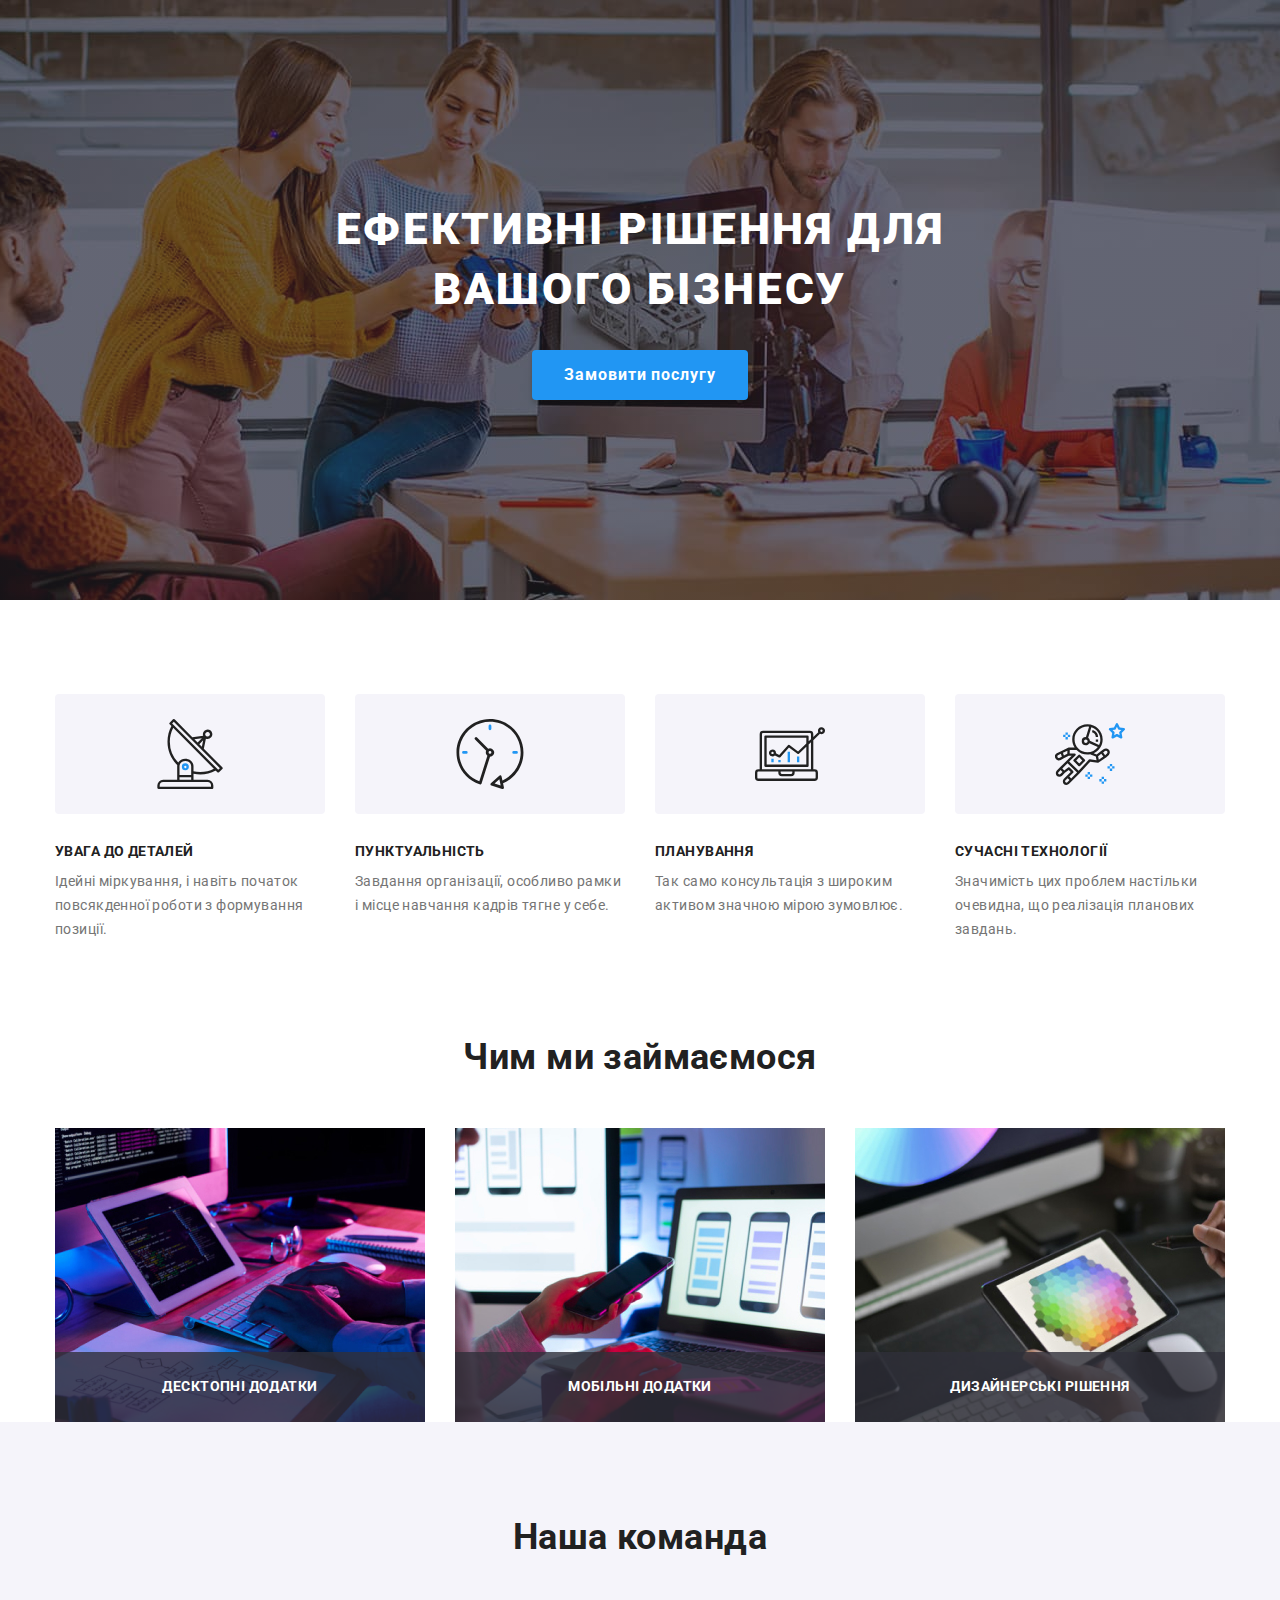
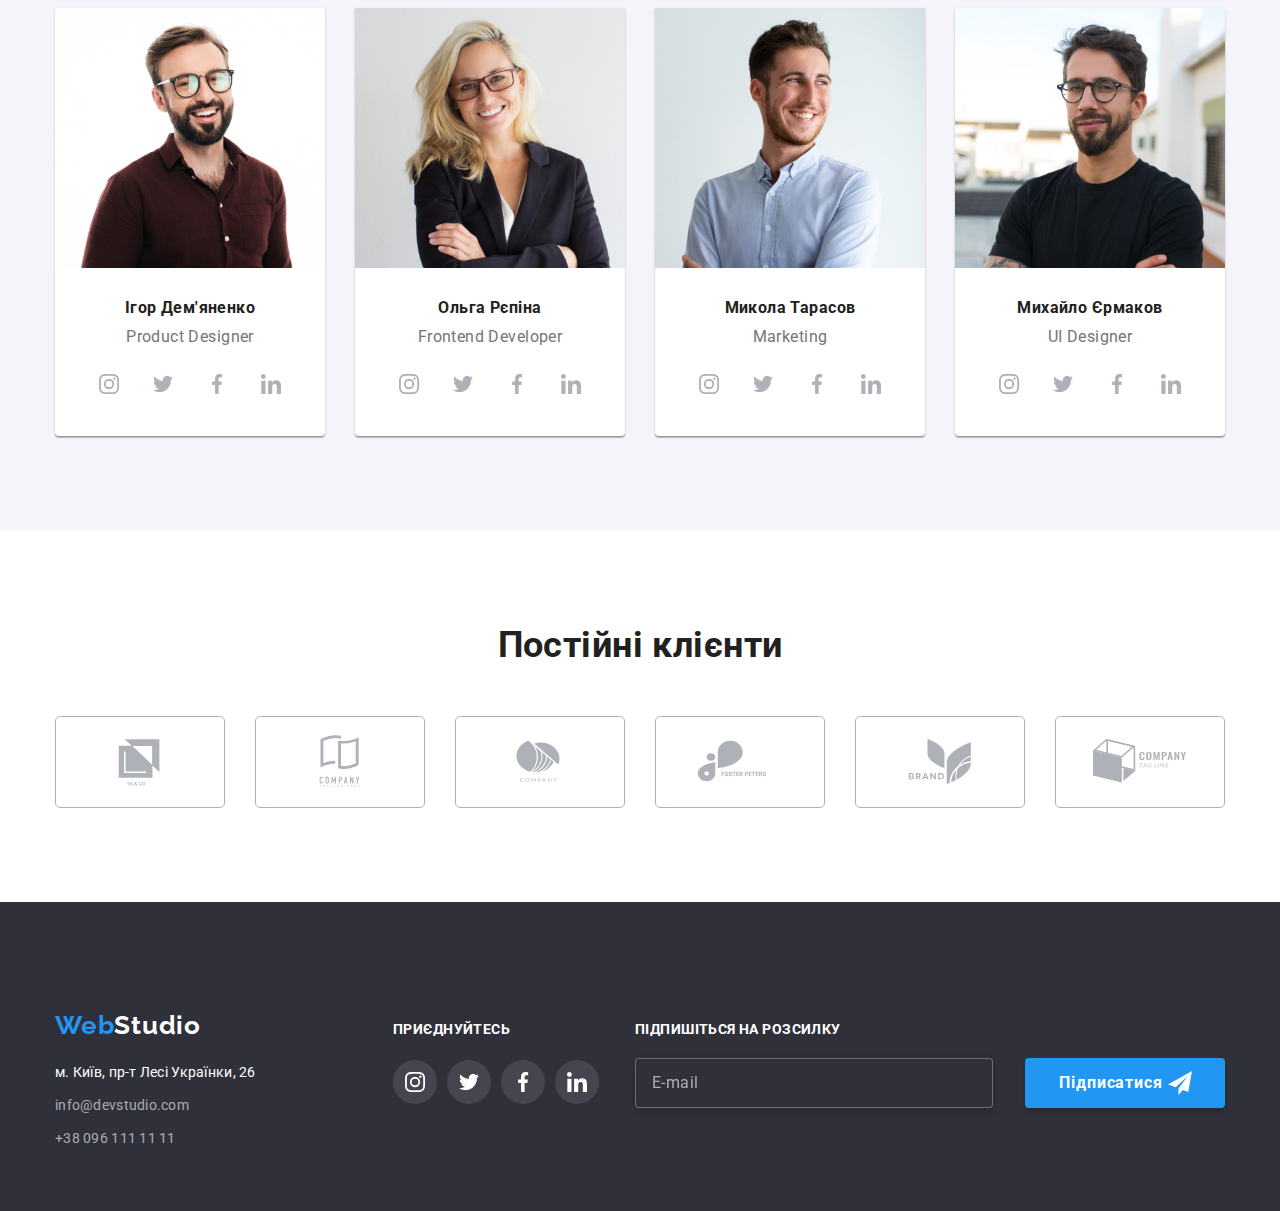
==== index.html @ 2bac2f1e "hw-08_v4" ====
<!DOCTYPE html>
<html lang="uk">

<head>
  <meta charset="UTF-8" />
  <meta http-equiv="X-UA-Compatible" content="IE=edge" />
  <meta name="viewport" content="width=device-width, initial-scale=1.0" />
  <title>Document</title>
  <link rel="preconnect" href="https://fonts.googleapis.com" />
  <link rel="preconnect" href="https://fonts.gstatic.com" crossorigin />
  <link href="https://fonts.googleapis.com/css2?family=Raleway:wght@700&family=Roboto:wght@400;500;700;900&display=swap"
    rel="stylesheet" />
  <link rel="stylesheet"
    href="https://cdnjs.cloudflare.com/ajax/libs/modern-normalize/1.1.0/modern-normalize.min.css" />
  <!-- <link rel="stylesheet" href="./css/styles.css" /> -->
  <link rel="stylesheet" href="./css/main.min.css">
</head>

<body class="body">
  <!-- Шапка-->
  <!-- <header class="header">
    <div class="header__container container">
      <nav class="header__navigation">
        <a href="./index.html" class="logo logo__header link">Web<span class="logo__icon">Studio</span> </a> -->
  <!-- Навигація сайта -->
  <!-- <ul class="menu header__menu list">
          <li class="menu__item"><a href="./index.html" class="link current">Студія</a></li>
          <li class="menu__item"><a href="./portfolio.html" class="link">Портфоліо</a></li>
          <li class="menu__item"><a href="#" class="link">Контакти</a></li>
        </ul>
      </nav>
      <ul class="connect header__connect list">
        <li class="connect__item">
          <a href="mailto:info@devstudio.com" class="connect__link link">
            <svg class="connect__symbol" height="12px" width=" 16px">
              <use href=" ./images/symbol.svg#icon-envelope">
              </use>
            </svg>info@devstudio.com</a>
        </li>
        <li class="connect__item">
          <a href="tel:+380961111111" class="connect__link link">
            <svg class="connect__symbol" width="10px" height="16px">
              <use href=" ./images/symbol.svg#icon-smartphone">
              </use>
            </svg>+38 096 111 11 11
          </a>
        </li>
      </ul>
    </div>
  </header>
  <main> -->
  <!-- Герой -->
  <section class="hero container__hero  list">
    <div class="container">
      <h1 class="hero__title">Ефективні рішення для <br> вашого бізнесу</h1>
      <button data-modal-open type="button" value="Замовити послугу" class="btn">Замовити послугу</button>
    </div>
  </section>
  <!-- Переваги -->
  <section class="benefits benefits__container list">
    <div class="container">
      <h2 class="visually-hidden">Наші переваги</h2>
      <ul class="benefits__list list">
        <li class="benefits__item">
          <div class="benefits__block">
            <svg class="benefits__icon" width="70px" height="70px">
              <use href="./images/symbol.svg#icon-antenna">
              </use>
            </svg>
          </div>
          <h3 class="benefits__title">
            Увага до деталей</h3>
          <p class="benefits__subtitle">
            Ідейні міркування, і навіть початок повсякденної роботи з формування позиції.
          </p>
        </li>
        <li class="benefits__item">
          <div class="benefits__block">
            <svg class="benefits__icon" width="70px" height="70px">
              <use href="./images/symbol.svg#icon-clock">
              </use>
            </svg>
          </div>
          <h3 class="benefits__title">Пунктуальність</h3>
          <p class="benefits__subtitle">
            Завдання організації, особливо рамки і місце навчання кадрів тягне у себе.
          </p>
        </li>
        <li class="benefits__item">
          <div class="benefits__block">
            <svg class="benefits__icon" width="70px" height="70px">
              <use href="./images/symbol.svg#icon-diagram">
              </use>
            </svg>
          </div>
          <h3 class="benefits__title">Планування</h3>
          <p class="benefits__subtitle">
            Так само консультація з широким активом значною мірою зумовлює.
          </p>
        </li>
        <li class="benefits__item">
          <div class="benefits__block">
            <svg class="benefits__icon" width="70px" height="70px">
              <use href="./images/symbol.svg#icon-astronaut">
              </use>
            </svg>
          </div>
          <h3 class="benefits__title">Сучасні технології</h3>
          <p class="benefits__subtitle">
            Значимість цих проблем настільки очевидна, що реалізація планових завдань.
          </p>
        </li>
      </ul>
    </div>
  </section>
  <!-- Опис послуг -->
  <section class="services services__container list">
    <div class="container">
      <h2 class="section__title">Чим ми займаємося</h2>
      <ul class="list services__list">
        <li class="services__item">
          <img src="./images/box_1.jpg" alt="планше, клавіатура та руки" class="services__jpg" />
          <p class="services__text">Десктопні додатки</p>
        </li>
        <li class="services__item">
          <img src="./images/box_2.jpg" alt="комп'ютер та телефон" class="services__jpg" />
          <p class="services__text">Мобільні додатки</p>
        </li>
        <li class="services__item">
          <img src="./images/box_3.jpg" alt="планшет у руці" class="services__jpg" />
          <p class="services__text">Дизайнерські рішення</p>
        </li>
      </ul>
    </div>
  </section>
  <!-- Команда -->
  <section class="team team-container">
    <div class=" container">
      <h2 class="section__title">Наша команда</h2>
      <ul class="team__list list">
        <li class="team__blok">
          <img src="./images/igor.jpg" alt="фото Ігор Дем'яненко" class="team__img" />
          <div class="team__text">
            <h3 class="team__title">Ігор Дем'яненко</h3>
            <p class="team__subtitle">Product Designer</p>
            <ul class="soc-list soc-list__team list">
              <li class="soc-list__item">
                <a href="" class="soc-list__link team__soc-link link">
                  <svg class="soc-list__icon" width="20px" height="20px">
                    <use href="./images/symbol.svg#icon-instagram">
                    </use>
                  </svg>
                </a>
              </li>
              <li class="soc-list__item">
                <a href="" class="soc-list__link team__soc-link link">
                  <svg class="soc-list__icon" width="20px" height="20px">
                    <use href="./images/symbol.svg#icon-twitter"></use>
                  </svg>
                </a>
              </li>
              <li class="soc-list__item">
                <a href="" class="soc-list__link team__soc-link link">
                  <svg class="soc-list__icon" width="20px" height="20px">
                    <use href="./images/symbol.svg#icon-facebook"></use>
                  </svg>
                </a>
              </li>
              <li class="soc-list__item">
                <a href="" class="soc-list__link team__soc-link link">
                  <svg class="soc-list__icon" width="20px" height="20px">
                    <use href="./images/symbol.svg#icon-linkedin"></use>
                  </svg>
                </a>
                </a>
              </li>
            </ul>
          </div>
        </li>
        <li class="team__blok">
          <img src="./images/olga.jpg" alt="фото Ольга Рєпіна" class="team__img" />
          <div class="team__text">
            <h3 class="team__title">Ольга Рєпіна</h3>
            <p class="team__subtitle">Frontend Developer</p>
            <ul class="soc-list soc-list__team list">
              <li class="soc-list__item">
                <a href="" class="soc-list__link team__soc-link link">
                  <svg class="soc-list__icon" width="20px" height="20px">
                    <use href="./images/symbol.svg#icon-instagram">
                    </use>
                  </svg>
                </a>
              </li>
              <li class="soc-list__item">
                <a href="" class="soc-list__link team__soc-link link">
                  <svg class="soc-list__icon" width="20px" height="20px">
                    <use href="./images/symbol.svg#icon-twitter"></use>
                  </svg>
                </a>
              </li>
              <li class="soc-list__item">
                <a href="" class="soc-list__link team__soc-link link">
                  <svg class="soc-list__icon" width="20px" height="20px">
                    <use href="./images/symbol.svg#icon-facebook"></use>
                  </svg>
                </a>
              </li>
              <li class="soc-list__item">
                <a href="" class="soc-list__link team__soc-link link">
                  <svg class="soc-list__icon" width="20px" height="20px">
                    <use href="./images/symbol.svg#icon-linkedin"></use>
                  </svg>
                </a>
                </a>
              </li>
            </ul>
          </div>
        </li>
        <li class="team__blok">
          <img src="./images/mykola.jpg" alt="фото Микола Тарасов" class="team__img" />
          <div class="team__text">
            <h3 class="team__title">Микола Тарасов</h3>
            <p class="team__subtitle">Marketing</p>
            <ul class="soc-list soc-list__team list">
              <li class="soc-list__item">
                <a href="" class="soc-list__link team__soc-link link">
                  <svg class="soc-list__icon" width="20px" height="20px">
                    <use href="./images/symbol.svg#icon-instagram">
                    </use>
                  </svg>
                </a>
              </li>
              <li class="soc-list__item">
                <a href="" class="soc-list__link team__soc-link link">
                  <svg class="soc-list__icon" width="20px" height="20px">
                    <use href="./images/symbol.svg#icon-twitter"></use>
                  </svg>
                </a>
              </li>
              <li class="soc-list__item">
                <a href="" class="soc-list__link team__soc-link link">
                  <svg class="soc-list__icon" width="20px" height="20px">
                    <use href="./images/symbol.svg#icon-facebook"></use>
                  </svg>
                </a>
              </li>
              <li class="soc-list__item">
                <a href="" class="soc-list__link team__soc-link link">
                  <svg class="soc-list__icon" width="20px" height="20px">
                    <use href="./images/symbol.svg#icon-linkedin"></use>
                  </svg>
                </a>
                </a>
              </li>
            </ul>
          </div>
        </li>
        <li class="team__blok">
          <img src="./images/mihailo.jpg" alt="фото михайло Єрмаков" class="team__img" />
          <div class="team__text">
            <h3 class="team__title">Михайло Єрмаков</h3>
            <p class="team__subtitle">UI Designer</p>
            <ul class="soc-list soc-list__team list">
              <li class="soc-list__item">
                <a href="" class="soc-list__link team__soc-link link">
                  <svg class="soc-list__icon" width="20px" height="20px">
                    <use href="./images/symbol.svg#icon-instagram">
                    </use>
                  </svg>
                </a>
              </li>
              <li class="soc-list__item">
                <a href="" class="soc-list__link team__soc-link link">
                  <svg class="soc-list__icon" width="20px" height="20px">
                    <use href="./images/symbol.svg#icon-twitter"></use>
                  </svg>
                </a>
              </li>
              <li class="soc-list__item">
                <a href="" class="soc-list__link team__soc-link link">
                  <svg class="soc-list__icon" width="20px" height="20px">
                    <use href="./images/symbol.svg#icon-facebook"></use>
                  </svg>
                </a>
              </li>
              <li class="soc-list__item">
                <a href="" class="soc-list__link team__soc-link link">
                  <svg class="soc-list__icon" width="20px" height="20px">
                    <use href="./images/symbol.svg#icon-linkedin"></use>
                  </svg>
                </a>
                </a>
              </li>
            </ul>
          </div>
        </li>
      </ul>
    </div>
  </section>
  <section class="clients ">
    <div class="container container__clients">
      <h2 class="section__title">Постійні клієнти</h2>
      <ul class="clients-list list">
        <li class="clients-item">
          <a href="" class="clients-link link">
            <svg class="clients-logo" width=" 106px" height="60px">
              <use href=" ./images/symbol.svg#icon-logo-1">
              </use>
            </svg>
          </a>
        </li>
        <li class="clients-item"> <a href="" class="clients-link link">
            <svg class="clients-logo" width=" 106px" height="60px">
              <use href=" ./images/symbol.svg#icon-logo-2">
              </use>
            </svg>
          </a></a></li>
        <li class="clients-item"> <a href="" class="clients-link link">
            <svg class="clients-logo" width=" 106px" height="60px">
              <use href=" ./images/symbol.svg#icon-logo-3">
              </use>
            </svg>
          </a></li>
        <li class="clients-item"> <a href="" class="clients-link link">
            <svg class="clients-logo" width=" 106px" height="60px">
              <use href=" ./images/symbol.svg#icon-logo-4">
              </use>
            </svg>
          </a></li>
        <li class="clients-item"> <a href="" class="clients-link link">
            <svg class="clients-logo" width=" 106px" height="60px">
              <use href=" ./images/symbol.svg#icon-logo-5">
              </use>
            </svg>
          </a></li>
        <li class="clients-item"> <a href="" class="clients-link link">
            <svg class="clients-logo" width=" 106px" height="60px">
              <use href=" ./images/symbol.svg#icon-logo-6">
              </use>
            </svg>
          </a></li>
      </ul>
    </div>
  </section>
  </main>
  <!------------------------------------ footer ------------------------------------>
  <footer class="footer">
    <div class="container">
      <div class="container-logo">
        <a href="./index.html" class="logo link">Web<span class="footer-logo">Studio</span> </a>
        <address>
          <ul class="footer-link list">
            <li class="footer-item">
              <a href="https://goo.gl/maps/CPtrU1FHBa2aNyZL9" target="_blank" rel="noopener noreferrer nofollow"
                class="portfolio-adress link">м. Київ, пр-т Лесі Українки, 26</a>
            </li>
            <li class="footer-item">
              <a href="mailto:info@devstudio.com" class="portfolio-contacts link">info@devstudio.com</a>
            </li>
            <li class="footer-item">
              <a href="tel:+380961111111" class="portfolio-contacts link">+38 096 111 11 11</a>
            </li>
          </ul>
        </address>
      </div>
      <div class="footer-soc">
        <p class="footer-title">приєднуйтесь</p>
        <ul class="soc-list soc-list__footer list">
          <li class="soc-list__item">
            <a href="" class="soc-list__link soc-link__footer link">
              <svg class="soc-list__icon" width="20px" height="20px">
                <use href="./images/symbol.svg#icon-instagram">
                </use>
              </svg>
            </a>
          </li>
          <li class="soc-list__item">
            <a href="" class="soc-list__link soc-link__footer link">
              <svg class="soc-list__icon" width="20px" height="20px">
                <use href="./images/symbol.svg#icon-twitter"></use>
              </svg>
            </a>
          </li>
          <li class="soc-list__item">
            <a href="" class="soc-list__link soc-link__footer link">
              <svg class="soc-list__icon" width="20px" height="20px">
                <use href="./images/symbol.svg#icon-facebook"></use>
              </svg>
            </a>
          </li>
          <li class="soc-list__item">
            <a href="" class="soc-list__link soc-link__footer link">
              <svg class="soc-list__icon" width="20px" height="20px">
                <use href="./images/symbol.svg#icon-linkedin"></use>
              </svg>
            </a>
            </a>
          </li>
        </ul>
      </div>
      <div class="subscribe-container">
        <p class="subscribe-title">Підпишіться на розсилку</p>
        <form class="subscribe-form">
          <input type="text" name="user-name" class="subscribe-input" id="user-name" placeholder="E-mail">
          <button type="submit" class=" subscribe-btn">Підписатися
            <svg class="subscribe-input-icon" width="24px" height="24px">
              <use href="./images/symbol.svg#icon-telegram"></use>
            </svg>
          </button>
        </form>
      </div>
    </div>
  </footer>
  <!------------------------------------ Modal ------------------------------------>
  <div class="backdrop is-hidden" data-modal>
    <div class="modal">
      <button type="button" data-modal-close class="modal-close">
        <svg class="modal-icon-x" width="18px" height="18px">
          <use href="./images/symbol.svg#icon-x"></use>
        </svg>
      </button>
      <p class="modal-title">Залиште свої дані, ми вам передзвонимо
      </p>
      <form class="modal-form">
        <label for="user-name" class="modal-label">Ім'я</label>
        <div class="input-wrap">
          <input type="text" name="user-name" class="modal-input" id="user-name" required>
          <svg class="modal-input-icon" width="18px" height="18px">
            <use href="./images/symbol.svg#icon-person"></use>
          </svg>
        </div>
        <label for="user-phone" class="modal-label">Телефон</label>
        <div class="input-wrap">
          <input type="tel" name="user-phone" class="modal-input" id="user-phone" required>
          <svg class="modal-input-icon" width="18px" height="18px">
            <use href="./images/symbol.svg#icon-phone"></use>
          </svg>
        </div>
        <label for="user-mail" class="modal-label">Пошта</label>
        <div class="input-wrap">
          <input type="email" name="user-mail" class="modal-input" id="user-mail" required>
          <svg class="modal-input-icon" width="18px" height="18px">
            <use href="./images/symbol.svg#icon-email"></use>
          </svg>
        </div>
        <label class="modal-textarea-block" for="modal-textarea">Коментар</label>
        <textarea class="modal-textarea" name="modal-textarea" id="modal-textarea"
          placeholder="Введіть текст"></textarea>
        <div class="modal-field">
          <input type="checkbox" name="privacy" id="privacy" class="input-check visually-hidden" required>
          <label for="privacy" class="check-text">
            <span>
              <svg class="check-icon" width="16px" height="15px">
                <use href="./images/symbol.svg#icon-mark"></use>
              </svg>
            </span> Погоджуюся з розсилкою та приймаю <a href="" class="check-link link">Умови
              договору</a></label>
        </div>
        <button type="submit" class="modal-btn btn">Відправити</button>
      </form>
    </div>
  </div>
  <script src="./js/modal.js"></script>

</body>

</html>
---- css/main.min.css ----
p,h1,h2,h3,h4,h5,h6{margin:0}ul,ol{margin:0;padding-left:0}button{display:block;cursor:pointer;border:none;border-radius:4px}address{font-style:normal;margin-top:20px}img{display:block}html{box-sizing:border-box}*,*::beffore *::after{box-sizing:inherit}.list{list-style:none;padding-left:0;margin:0}.link{text-decoration:none}body{font-family:Roboto,sans-serif;background-color:#fff;color:#757575;font-size:14px;letter-spacing:.03em}.section__title{margin-top:0;margin-bottom:50px;font-weight:700;font-size:28px;line-height:1.17;text-align:center;color:var(--main-title-color)}@media screen and (min-width: 1200px){.section__title{font-size:36px}}.clients-link,.services__text,.soc-list__link,.check-text span,.check-text,.modal-close{align-items:center;justify-content:center}:root{--main-title-color: #212121;--second-title-color: #757575;--main-btn-color: #2196f3;--main-link-color: #2196f3;--transition-timing-function: cubic-bezier(0.4, 0, 0.2, 1)}.visually-hidden{position:absolute;width:1px;height:1px;margin:-1px;border:0;padding:0;white-space:nowrap;-webkit-clip-path:inset(100%);clip-path:inset(100%);clip:rect(0 0 0 0);overflow:hidden;overflow:hidden}.container{margin-left:auto;margin-right:auto;padding:0px 15px}@media screen and (min-width: 768px){.container{max-width:768px}}@media screen and (min-width: 1200px){.container{max-width:1200px}}.logo{font-family:"Raleway",sans-serif;font-style:normal;font-weight:700;font-size:26px;line-height:1.19;letter-spacing:.03em;color:var(--main-link-color);transition-property:color;transition-duration:250ms;transition-timing-function:var(--transition-timing-function)}.logo__icon{color:var(--main-title-color);transition-property:color;transition-duration:250ms;transition-timing-function:var(--transition-timing-function)}.logo:hover .logo__icon,.logo:focus .logo__icon{color:var(--main-link-color)}.btn{display:inline-block;min-width:216px;font-family:inherit;font-weight:700;font-size:16px;line-height:1.88;letter-spacing:.06em;color:#fff;background-color:#2196f3;cursor:pointer;box-shadow:0px 4px 4px rgba(0,0,0,.15);border-radius:4px;padding:10px 32px;border:none;transition-property:color background-color;transition-duration:250ms;transition-timing-function:var(--transition-timing-function)}.btn.primary{color:#fff;background-color:#2196f3}.btn.secondary{color:#2196f3;background-color:#fff}.btn:hover,.btn:focus{color:var(--main-btn-color);background-color:#fff}.modal{height:609px;max-width:450px;width:100%;background:#fff;position:absolute;top:50%;left:50%;box-shadow:0px 1px 3px rgba(0,0,0,.12),0px 1px 1px rgba(0,0,0,.14),0px 2px 1px rgba(0,0,0,.2);border-radius:4px;padding:40px;transform:scale(1) translate(-50%, -50%);transition:transform 250ms cubic-bezier(0.4, 0, 0.2, 1)}@media screen and (min-width: 1200px){.modal{height:581px;width:528px}}.modal-close{position:absolute;width:30px;height:30px;right:8px;top:8px;border-radius:50%;background:#fff;border:1px solid rgba(0,0,0,.1);display:flex;cursor:pointer;transition-property:fill,background-color;transition-duration:250ms;transition-timing-function:var(--transition-timing-function)}.modal-title{font-weight:700;font-size:20px;line-height:1.15;text-align:center;letter-spacing:.03em;color:#212121;margin-bottom:12px}.modal-close:hover{background-color:var(--main-link-color);fill:#fff}.modal-input{width:100%;height:40px;border:1px solid rgba(33,33,33,.2);border-radius:4px;color:#212121;font-size:16px;padding-left:42px;outline:rgba(0,0,0,0);transition-property:border-color;transition-duration:250ms;transition-timing-function:var(--transition-timing-function)}.modal-input::-moz-placeholder{font-size:12px;line-height:1.17;letter-spacing:.01em;color:rgba(117,117,117,.5)}.modal-input:-ms-input-placeholder{font-size:12px;line-height:1.17;letter-spacing:.01em;color:rgba(117,117,117,.5)}.modal-input::placeholder{font-size:12px;line-height:1.17;letter-spacing:.01em;color:rgba(117,117,117,.5)}.modal-label{font-size:12px;line-height:1.17;letter-spacing:.01em;color:#757575;display:block;margin-bottom:4px}.modal-input-icon{position:absolute;left:12px;top:50%;transform:translateY(-50%);transition-property:fill;transition-duration:250ms;transition-timing-function:var(--transition-timing-function)}.modal-input:focus{border-color:var(--main-link-color)}.modal-input:focus+.modal-input-icon{fill:var(--main-link-color)}.modal-textarea-block{display:block;margin-bottom:4px;font-size:12px}.modal-textarea{width:100%;height:120px;border:1px solid rgba(33,33,33,.2);border-radius:4px;display:block;padding:12px 16px;margin-bottom:20px;resize:none;outline:rgba(0,0,0,0);transition-property:border-color;transition-duration:250ms;transition-timing-function:var(--transition-timing-function)}.modal-textarea:focus{border-color:var(--main-link-color)}.modal-textarea::-moz-placeholder{font-size:12px;line-height:1.17;letter-spacing:.01em;color:rgba(117,117,117,.5)}.modal-textarea:-ms-input-placeholder{font-size:12px;line-height:1.17;letter-spacing:.01em;color:rgba(117,117,117,.5)}.modal-textarea::placeholder{font-size:12px;line-height:1.17;letter-spacing:.01em;color:rgba(117,117,117,.5)}.modal-field{margin-bottom:30px}.modal-btn{display:block;margin:0 auto}.input-label{font-size:12px;line-height:1.17;letter-spacing:.01em;color:#757575}.input-label span{margin-bottom:4px;display:block}.input-wrap{position:relative;margin-bottom:10px}.input-check:focus+.check-text span{border-color:var(--main-link-color)}.check-text{font-size:12px;line-height:1.16;letter-spacing:.03em;color:#757575;display:flex;gap:7px}@media screen and (min-width: 1200px){.check-text{font-size:14px;line-height:1.71}}.check-link{color:var(--main-link-color)}.check-text span{width:16px;height:15px;border:2px solid #212121;border-radius:3px;margin-right:5px;display:flex;fill:rgba(0,0,0,0)}.input-check:checked+.check-text span{background-color:var(--main-link-color);border-color:rgba(0,0,0,0);fill:#fff}.backdrop{position:fixed;top:0;left:0;width:100%;height:100%;opacity:1;background-color:rgba(0,0,0,.6);transition-property:opacity,visibility;transition-duration:250ms;transition-timing-function:var(--transition-timing-function)}.backdrop.is-hidden{opacity:0;visibility:hidden;pointer-events:none}.backdrop.is-hidden .modal{transform:translate(-50%, -50%) scale(0.7)}.subscribe-form{display:flex;position:relative}@media screen and (min-width: 320px){.subscribe-form{justify-content:center;flex-wrap:wrap;gap:20px}}@media screen and (min-width: 768px){.subscribe-form{justify-content:center;flex-wrap:wrap;gap:20px}}.subscribe-title{font-weight:700;font-size:14px;line-height:1.14;letter-spacing:.03em;text-transform:uppercase;color:#fff;margin-bottom:20px}@media screen and (min-width: 768px){.subscribe-title{margin-top:60px}}.subscribe-input{height:50px;padding-left:16px;background-color:#2f303a;border:1px solid rgba(255,255,255,.3);filter:drop-shadow(0px 4px 4px rgba(0, 0, 0, 0.15));border-radius:4px;outline:rgba(0,0,0,0);color:#fff;transition-property:border-color;transition-duration:250ms;transition-timing-function:var(--transition-timing-function)}@media screen and (min-width: 320px){.subscribe-input{width:100%}}@media screen and (min-width: 768px){.subscribe-input{width:450}}@media screen and (min-width: 1200px){.subscribe-input{width:358px;margin-right:12px}}.subscribe-input:focus{border-color:var(--main-link-color)}.subscribe-wrap{height:50px}.subscribe-btn{display:inline-block;position:relative;min-width:200px;height:50px;font-family:inherit;font-weight:700;font-size:16px;line-height:1.88;letter-spacing:.06em;color:#fff;background-color:#2196f3;cursor:pointer;padding-right:34px;box-shadow:0px 4px 4px rgba(0,0,0,.15);border-radius:4px;border:none;transition-property:color,background-color;transition-duration:250ms;transition-timing-function:var(--transition-timing-function)}.subscribe-btn:hover,.subscribe-btn:focus{color:var(--main-btn-color);background-color:#fff}.subscribe-input-icon{fill:#fff;position:absolute;margin-left:5px;top:50%;transform:translateY(-50%);transition-property:fill;transition-duration:250ms;transition-timing-function:var(--transition-timing-function)}.subscribe-btn:hover .subscribe-input-icon{fill:var(--main-btn-color)}input::-moz-placeholder{font-size:16px;line-height:1.25;letter-spacing:.03em;color:rgba(255,255,255,.6)}input:-ms-input-placeholder{font-size:16px;line-height:1.25;letter-spacing:.03em;color:rgba(255,255,255,.6)}input::placeholder{font-size:16px;line-height:1.25;letter-spacing:.03em;color:rgba(255,255,255,.6)}.soc-list{display:flex;justify-content:center;gap:10px}.soc-list__item{width:44px;height:44px}.soc-list__icon{fill:currentColor}.soc-list__link:hover,.soc-list__link:focus{background-color:var(--main-link-color);color:#fff}.soc-list__link{width:100%;height:100%;border-radius:50%;display:flex}.header{border:1px solid #ececec}.header__container{padding:25px 0;display:flex}.header__navigation{display:flex;align-items:center}.header__menu{display:flex;margin-left:93px}.header__connect{display:flex;align-items:center;margin-left:auto}.menu .menu__item:not(:last-child){margin-right:50px}.menu .link{display:block;color:var(--main-title-color);font-weight:500;line-height:1.14;letter-spacing:.02em;transition-property:color;transition-duration:250ms;transition-timing-function:var(--transition-timing-function)}.menu .link:hover,.menu .link:focus{color:#2196f3}.menu li .current{color:var(--main-link-color)}.menu__item{position:relative}.connect .link:hover,.connect .link:focus{color:#2196f3}.connect .connect__item+.connect__item{margin-left:50px}.connect__link{font-weight:500;line-height:1.14;letter-spacing:.02em;color:var(--second-title-color);display:flex;align-items:center;transition-property:color;transition-duration:250ms;transition-timing-function:var(--transition-timing-function)}.connect__symbol{fill:currentColor;margin-right:10px}.connect__symbol:hover,.connect__symbol:focus{color:#2196f3}.link.current::after{content:"";position:absolute;bottom:-32px;right:0;display:block;width:100%;height:4px;border-radius:2px;background:#2196f3}@media screen and (min-width: 320px){.logo__header{margin-left:15px}}.container__hero{padding:200px 0;align-content:center;height:600px;margin:0 auto}@media screen and (min-width: 1200px){.container__hero{max-width:1600px}}.hero{background:#2f303a;text-align:center;background-repeat:no-repeat;background-position:center;background-size:cover;background-image:linear-gradient(rgba(47, 48, 58, 0.4), rgba(47, 48, 58, 0.4)),url(../images/bg-hero-mob.jpg)}@media(min-device-pixel-ratio: 2),(-webkit-min-device-pixel-ratio: 2),(min-resolution: 192dpi),(min-resolution: 2dppx){.hero{background-image:url("../images/bg-hero-mob-2x.jpg")}}@media screen and (min-width: 768px){.hero{background-image:linear-gradient(rgba(47, 48, 58, 0.4), rgba(47, 48, 58, 0.4)),url(../images/bg-hero-tab.jpg)}}@media screen and (min-width: 768px)and (min-device-pixel-ratio: 2),screen and (min-width: 768px)and (-webkit-min-device-pixel-ratio: 2),screen and (min-width: 768px)and (min-resolution: 192dpi),screen and (min-width: 768px)and (min-resolution: 2dppx){.hero{background-image:url("../images/bg-hero-tab-2x.jpg")}}@media screen and (min-width: 1200px){.hero{background-image:linear-gradient(rgba(47, 48, 58, 0.4), rgba(47, 48, 58, 0.4)),url(../images/bg-hero.jpg)}}@media screen and (min-width: 1200px)and (min-device-pixel-ratio: 2),screen and (min-width: 1200px)and (-webkit-min-device-pixel-ratio: 2),screen and (min-width: 1200px)and (min-resolution: 192dpi),screen and (min-width: 1200px)and (min-resolution: 2dppx){.hero{background-image:url("../images/bg-hero-2x.jpg")}}.hero__title{margin:0 auto;margin-bottom:30px;font-weight:900;text-align:center;letter-spacing:.06em;text-transform:uppercase;color:#fff}@media screen and (min-width: 320px){.hero__title{font-size:26px;line-height:1.61}}@media screen and (min-width: 720px){.hero__title{font-size:26px;line-height:1.61}}@media screen and (min-width: 1200px){.hero__title{width:696px;font-size:44px;line-height:1.36}}.portfolio{padding:94px 0}.portfolio-menu{display:flex;gap:8px;justify-content:center;margin-bottom:50px}.portfolio-list{display:flex;flex-wrap:wrap;gap:30px}.portfolio-title{font-weight:700;font-size:18px;line-height:2;letter-spacing:.06em;color:var(--main-title-color)}.portfolio-subtitle{font-size:16px;line-height:1.88;color:var(--second-title-color);margin-top:4px}.portfolio-item{padding:20px 24px;border:1px solid #eee}.portfolio-btn{font-weight:500;font-size:16px;line-height:1.62;letter-spacing:.03em;text-align:center;color:var(--main-title-color);background-color:#f5f4fa;cursor:pointer;padding:6px 22px;transition-property:color,background-color,box-shadow;transition-duration:250ms;transition-timing-function:var(--transition-timing-function)}.portfolio-btn:hover,.portfolio-btn:focus{color:#fff;background-color:#2196f3;box-shadow:0px 3px 1px rgba(0,0,0,.1),0px 1px 2px rgba(0,0,0,.08),0px 2px 2px rgba(0,0,0,.12)}.portfolio-adress{line-height:1.71;letter-spacing:.02em;color:#fff;transition-property:color;transition-duration:250ms;transition-timing-function:var(--transition-timing-function)}.portfolio-adress:hover,.portfolio-adress:focus{color:#2196f3}.portfolio-contacts{line-height:1.71;letter-spacing:.02em;color:rgba(255,255,255,.6);transition-property:color,box-shadow;transition-duration:250ms;transition-timing-function:var(--transition-timing-function)}.portfolio-contacts:hover,.portfolio-contacts:focus{color:#2196f3}.portfolio-link{display:block;transition-property:box-shadow;transition-duration:250ms;transition-timing-function:var(--transition-timing-function)}.portfolio-link:hover,.portfolio-link:focus{box-shadow:0px 1px 1px rgba(0,0,0,.12),0px 4px 4px rgba(0,0,0,.06),1px 4px 6px rgba(0,0,0,.16)}.portfolio-link:hover .portfolio-text,.portfolio-link:focus .portfolio-text{transform:translateY(0)}.portfolio-block{position:relative;overflow:hidden}.portfolio .img{display:block;max-width:100%;height:auto}.portfolio .flex-element:nth-child(3n){margin-right:0}.portfolio .flex-element{width:370px}.portfolio-text{width:100%;height:100%;position:absolute;background:rgba(33,150,243,.9);transform:translateY(100%);transition-property:transform;transition-duration:250ms;transition-timing-function:var(--transition-timing-function);padding:20px 43px;font-size:18px;line-height:1.56;letter-spacing:.03em;color:#fff}.benefits__container{margin-bottom:0px;margin-top:0;padding:94px 0}.benefits__block{height:120px;max-width:100%;background-color:#f5f4fa;margin-bottom:30px;display:flex;align-items:center;justify-content:center;border-radius:4px}.benefits__title{margin-top:0;margin-bottom:10px;font-weight:700;font-size:14px;line-height:1.14;text-transform:uppercase;color:var(--main-title-color)}@media screen and (min-width: 320px){.benefits__title{width:100%}}@media screen and (min-width: 768px){.benefits__title{width:354px}}@media screen and (min-width: 1200px){.benefits__title{width:270px}}.benefits__subtitle{margin-top:0;margin-bottom:0;line-height:1.71}@media screen and (min-width: 320px){.benefits__subtitle{width:100%}}@media screen and (min-width: 768px){.benefits__subtitle{width:354px}}@media screen and (min-width: 1200px){.benefits__subtitle{width:270px}}.benefits__list{display:flex;flex-wrap:wrap;gap:30px;justify-content:center}@media screen and (min-width: 320px){.benefits__item{width:100%}}@media screen and (min-width: 768px){.benefits__item{width:354px}}@media screen and (min-width: 1200px){.benefits__item{width:270px}}.services__container{padding:94px 0;padding-top:0;display:none}@media screen and (min-width: 1200px){.services__container{display:contents}}.services__list{display:flex;flex-wrap:wrap;gap:30px;justify-content:center}.services__text{font-weight:700;line-height:1.14;text-transform:uppercase;color:#fff;width:100%;height:70px;background-color:rgba(47,48,58,.8);position:absolute;bottom:0;display:flex}.services__item{position:relative}.services__jpg{width:100%}.team-container{padding:94px 0}.team{background:#f5f4fa}.team__list{display:flex;flex-wrap:wrap;gap:30px;justify-content:center}.team__blok{background:#fff;box-shadow:0px 1px 3px rgba(0,0,0,.12),0px 1px 1px rgba(0,0,0,.14),0px 2px 1px rgba(0,0,0,.2);border-radius:0px 0px 4px 4px}.team__text{padding-top:30px;padding-bottom:30px}.team__title{font-size:16px;line-height:1.19;text-align:center;color:var(--main-title-color)}.team__subtitle{font-weight:400;font-size:16px;line-height:1.19;text-align:center;color:var(--second-title-color);margin-top:10px}.team__img{display:block;width:100%}@media screen and (min-width: 768px){.team__img{width:354px}}@media screen and (min-width: 1200px){.team__img{width:270px}}.soc-list__team{margin-top:16px}.team__soc-link{color:#afb1b8;transition-property:background-color,color;transition-duration:250ms;transition-timing-function:var(--transition-timing-function)}.container__clients{padding:94px 15px}@media screen and (min-width: 768px){.container__clients{max-width:768px}}@media screen and (min-width: 1200px){.container__clients{max-width:1200px}}.clients-list{display:flex;flex-wrap:wrap;gap:30px;justify-content:center}.clients-item{height:92px;width:calc((100% - 30px)/2)}@media screen and (min-width: 768px){.clients-item{width:226px}}@media screen and (min-width: 1200px){.clients-item{width:170px}}.clients-link{width:100%;height:100%;fill:#afb1b8;display:flex;border:1px solid #afb1b8;border-radius:5px;transition-property:border-color,fill;transition-duration:250ms;transition-timing-function:var(--transition-timing-function)}.clients-link:hover,.clients-link:focus{border-color:var(--main-link-color);fill:var(--main-btn-color)}.footer{background-color:#2f303a;padding:60px 0}.footer .container{display:flex}@media screen and (min-width: 320px){.footer .container{max-width:480px;gap:60px;text-align:center;justify-content:center;flex-wrap:wrap}}@media screen and (min-width: 768px){.footer .container{max-width:768px;text-align:center;gap:0}}@media screen and (min-width: 1200px){.footer .container{max-width:1200px;align-items:baseline;text-align:left}}.footer-link{font-style:normal}@media screen and (min-width: 1200px){.footer-link{width:232px;margin-right:70px}}.footer-logo{color:#fff;transition-property:color;transition-duration:250ms;transition-timing-function:var(--transition-timing-function)}.footer-item:not(:last-child){margin-bottom:9px}.footer-title{font-weight:700;font-size:14px;line-height:1.14;letter-spacing:.03em;text-transform:uppercase;color:#fff}@media screen and (min-width: 768px){.footer-soc{margin-left:165px}}@media screen and (min-width: 1200px){.footer-soc{max-width:1200px;margin-right:auto;margin-left:auto}}.logo:hover .footer-logo,.logo:focus .footer-logo{color:var(--main-link-color)}.soc-link__footer{color:#fff;background-color:rgba(255,255,255,.1);transition-property:background-color;transition-duration:250ms;transition-timing-function:var(--transition-timing-function)}.soc-link__footer:hover,.soc-link__footer:focus{background-color:var(--main-link-color)}.soc-list__footer{margin-top:22px}/*# sourceMappingURL=main.min.css.map */
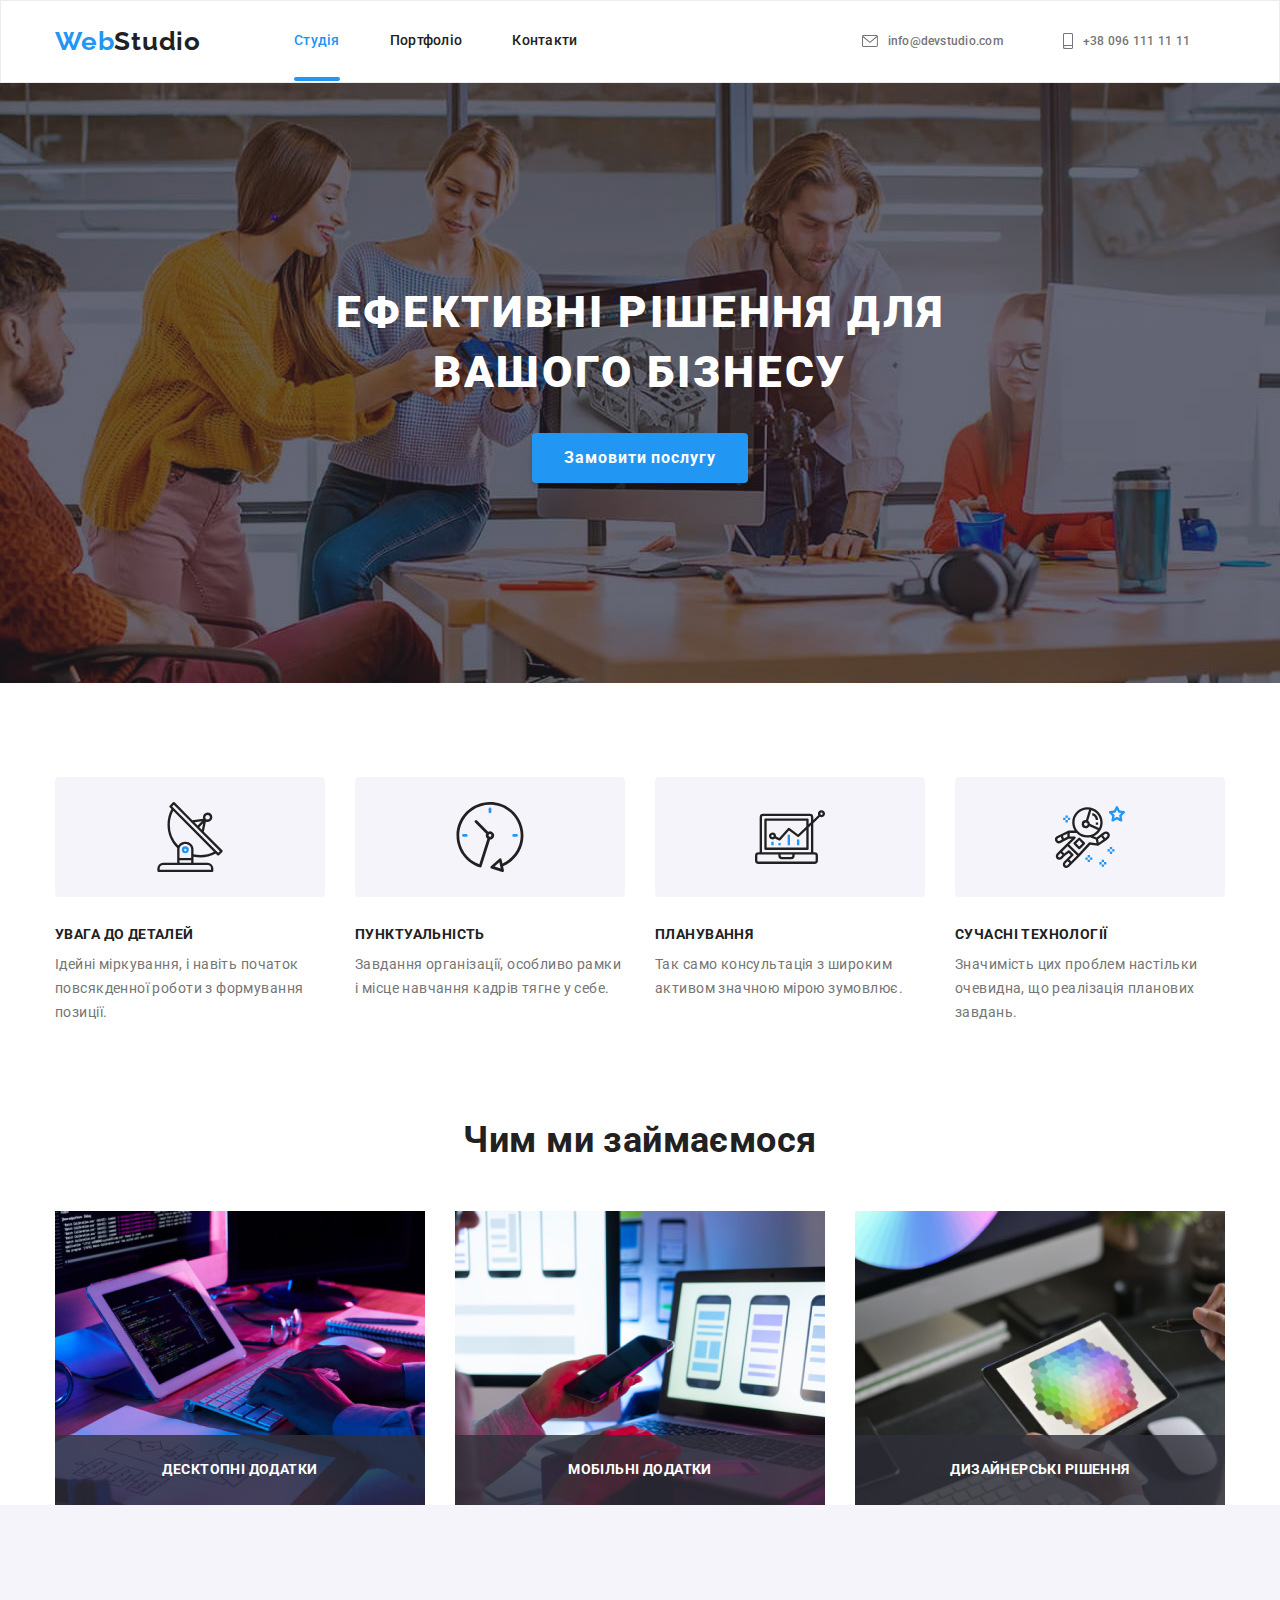
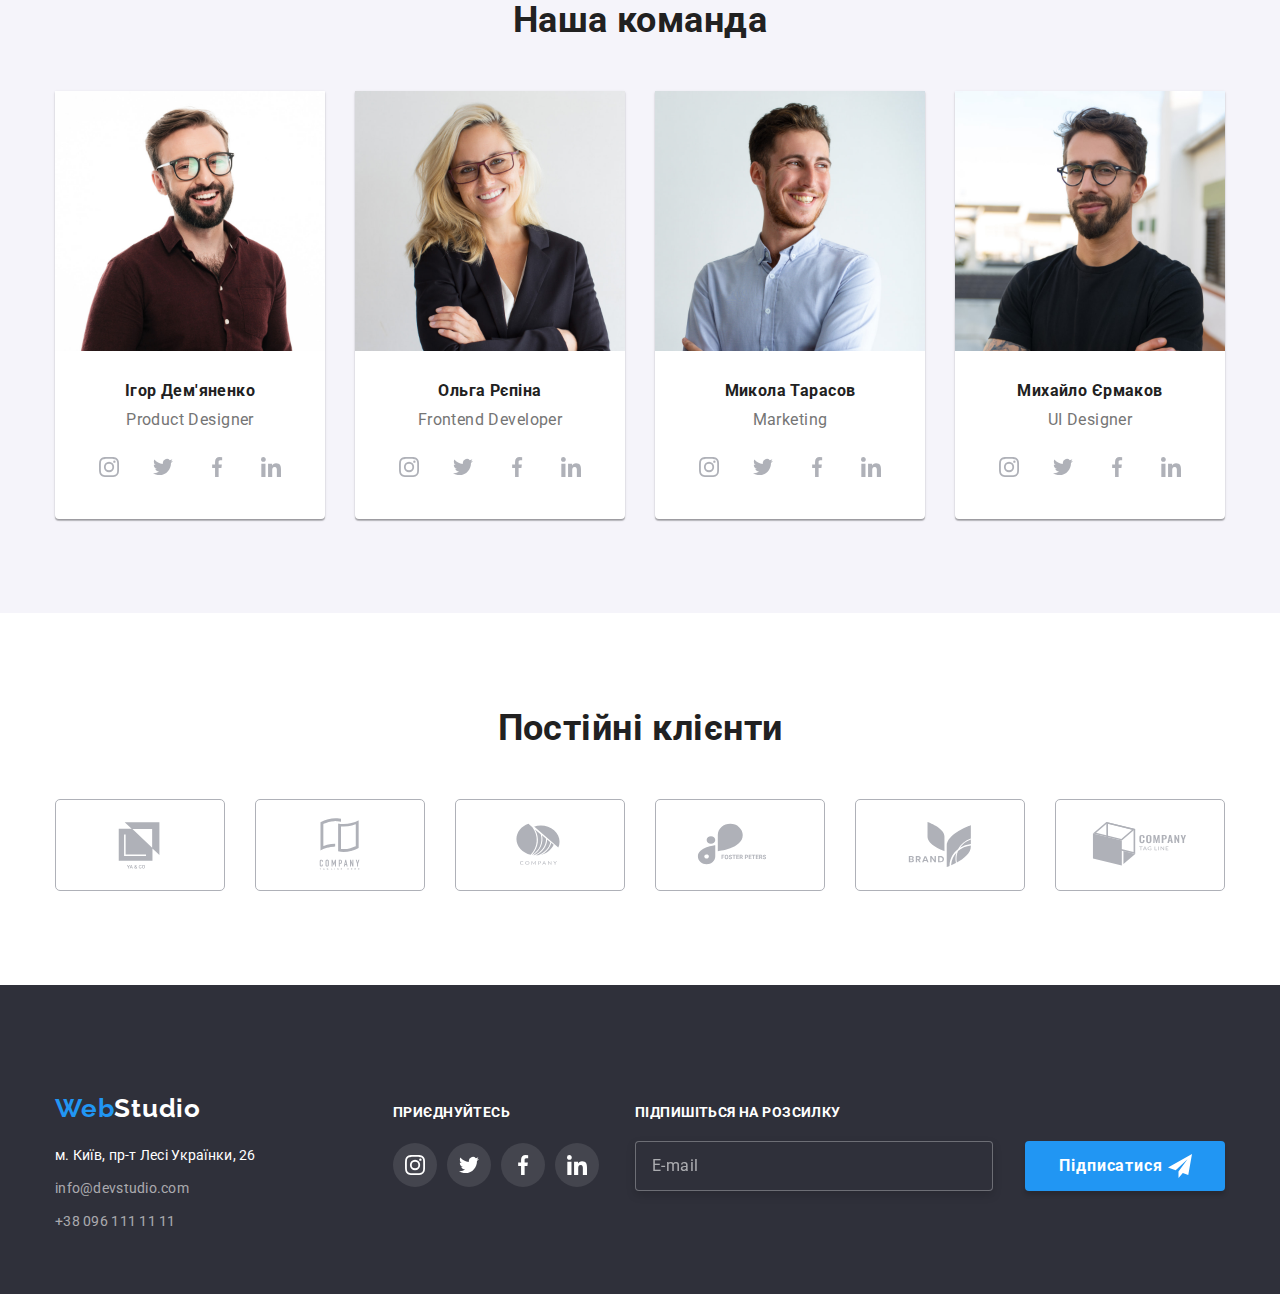
==== commit ab1ab000: "hw-08_v5" ====
--- a/index.html
+++ b/index.html
@@ -18,12 +18,12 @@
 
 <body class="body">
   <!-- Шапка-->
-  <!-- <header class="header">
+  <header class="header">
     <div class="header__container container">
       <nav class="header__navigation">
-        <a href="./index.html" class="logo logo__header link">Web<span class="logo__icon">Studio</span> </a> -->
-  <!-- Навигація сайта -->
-  <!-- <ul class="menu header__menu list">
+        <a href="./index.html" class="logo logo__header link">Web<span class="logo__icon">Studio</span> </a>
+        <!-- Навигація сайта -->
+        <ul class="menu header__menu list">
           <li class="menu__item"><a href="./index.html" class="link current">Студія</a></li>
           <li class="menu__item"><a href="./portfolio.html" class="link">Портфоліо</a></li>
           <li class="menu__item"><a href="#" class="link">Контакти</a></li>
@@ -48,300 +48,300 @@
       </ul>
     </div>
   </header>
-  <main> -->
-  <!-- Герой -->
-  <section class="hero container__hero  list">
-    <div class="container">
-      <h1 class="hero__title">Ефективні рішення для <br> вашого бізнесу</h1>
-      <button data-modal-open type="button" value="Замовити послугу" class="btn">Замовити послугу</button>
-    </div>
-  </section>
-  <!-- Переваги -->
-  <section class="benefits benefits__container list">
-    <div class="container">
-      <h2 class="visually-hidden">Наші переваги</h2>
-      <ul class="benefits__list list">
-        <li class="benefits__item">
-          <div class="benefits__block">
-            <svg class="benefits__icon" width="70px" height="70px">
-              <use href="./images/symbol.svg#icon-antenna">
-              </use>
-            </svg>
-          </div>
-          <h3 class="benefits__title">
-            Увага до деталей</h3>
-          <p class="benefits__subtitle">
-            Ідейні міркування, і навіть початок повсякденної роботи з формування позиції.
-          </p>
-        </li>
-        <li class="benefits__item">
-          <div class="benefits__block">
-            <svg class="benefits__icon" width="70px" height="70px">
-              <use href="./images/symbol.svg#icon-clock">
-              </use>
-            </svg>
-          </div>
-          <h3 class="benefits__title">Пунктуальність</h3>
-          <p class="benefits__subtitle">
-            Завдання організації, особливо рамки і місце навчання кадрів тягне у себе.
-          </p>
-        </li>
-        <li class="benefits__item">
-          <div class="benefits__block">
-            <svg class="benefits__icon" width="70px" height="70px">
-              <use href="./images/symbol.svg#icon-diagram">
-              </use>
-            </svg>
-          </div>
-          <h3 class="benefits__title">Планування</h3>
-          <p class="benefits__subtitle">
-            Так само консультація з широким активом значною мірою зумовлює.
-          </p>
-        </li>
-        <li class="benefits__item">
-          <div class="benefits__block">
-            <svg class="benefits__icon" width="70px" height="70px">
-              <use href="./images/symbol.svg#icon-astronaut">
-              </use>
-            </svg>
-          </div>
-          <h3 class="benefits__title">Сучасні технології</h3>
-          <p class="benefits__subtitle">
-            Значимість цих проблем настільки очевидна, що реалізація планових завдань.
-          </p>
-        </li>
-      </ul>
-    </div>
-  </section>
-  <!-- Опис послуг -->
-  <section class="services services__container list">
-    <div class="container">
-      <h2 class="section__title">Чим ми займаємося</h2>
-      <ul class="list services__list">
-        <li class="services__item">
-          <img src="./images/box_1.jpg" alt="планше, клавіатура та руки" class="services__jpg" />
-          <p class="services__text">Десктопні додатки</p>
-        </li>
-        <li class="services__item">
-          <img src="./images/box_2.jpg" alt="комп'ютер та телефон" class="services__jpg" />
-          <p class="services__text">Мобільні додатки</p>
-        </li>
-        <li class="services__item">
-          <img src="./images/box_3.jpg" alt="планшет у руці" class="services__jpg" />
-          <p class="services__text">Дизайнерські рішення</p>
-        </li>
-      </ul>
-    </div>
-  </section>
-  <!-- Команда -->
-  <section class="team team-container">
-    <div class=" container">
-      <h2 class="section__title">Наша команда</h2>
-      <ul class="team__list list">
-        <li class="team__blok">
-          <img src="./images/igor.jpg" alt="фото Ігор Дем'яненко" class="team__img" />
-          <div class="team__text">
-            <h3 class="team__title">Ігор Дем'яненко</h3>
-            <p class="team__subtitle">Product Designer</p>
-            <ul class="soc-list soc-list__team list">
-              <li class="soc-list__item">
-                <a href="" class="soc-list__link team__soc-link link">
-                  <svg class="soc-list__icon" width="20px" height="20px">
-                    <use href="./images/symbol.svg#icon-instagram">
-                    </use>
-                  </svg>
-                </a>
-              </li>
-              <li class="soc-list__item">
-                <a href="" class="soc-list__link team__soc-link link">
-                  <svg class="soc-list__icon" width="20px" height="20px">
-                    <use href="./images/symbol.svg#icon-twitter"></use>
-                  </svg>
-                </a>
-              </li>
-              <li class="soc-list__item">
-                <a href="" class="soc-list__link team__soc-link link">
-                  <svg class="soc-list__icon" width="20px" height="20px">
-                    <use href="./images/symbol.svg#icon-facebook"></use>
-                  </svg>
-                </a>
-              </li>
-              <li class="soc-list__item">
-                <a href="" class="soc-list__link team__soc-link link">
-                  <svg class="soc-list__icon" width="20px" height="20px">
-                    <use href="./images/symbol.svg#icon-linkedin"></use>
-                  </svg>
-                </a>
-                </a>
-              </li>
-            </ul>
-          </div>
-        </li>
-        <li class="team__blok">
-          <img src="./images/olga.jpg" alt="фото Ольга Рєпіна" class="team__img" />
-          <div class="team__text">
-            <h3 class="team__title">Ольга Рєпіна</h3>
-            <p class="team__subtitle">Frontend Developer</p>
-            <ul class="soc-list soc-list__team list">
-              <li class="soc-list__item">
-                <a href="" class="soc-list__link team__soc-link link">
-                  <svg class="soc-list__icon" width="20px" height="20px">
-                    <use href="./images/symbol.svg#icon-instagram">
-                    </use>
-                  </svg>
-                </a>
-              </li>
-              <li class="soc-list__item">
-                <a href="" class="soc-list__link team__soc-link link">
-                  <svg class="soc-list__icon" width="20px" height="20px">
-                    <use href="./images/symbol.svg#icon-twitter"></use>
-                  </svg>
-                </a>
-              </li>
-              <li class="soc-list__item">
-                <a href="" class="soc-list__link team__soc-link link">
-                  <svg class="soc-list__icon" width="20px" height="20px">
-                    <use href="./images/symbol.svg#icon-facebook"></use>
-                  </svg>
-                </a>
-              </li>
-              <li class="soc-list__item">
-                <a href="" class="soc-list__link team__soc-link link">
-                  <svg class="soc-list__icon" width="20px" height="20px">
-                    <use href="./images/symbol.svg#icon-linkedin"></use>
-                  </svg>
-                </a>
-                </a>
-              </li>
-            </ul>
-          </div>
-        </li>
-        <li class="team__blok">
-          <img src="./images/mykola.jpg" alt="фото Микола Тарасов" class="team__img" />
-          <div class="team__text">
-            <h3 class="team__title">Микола Тарасов</h3>
-            <p class="team__subtitle">Marketing</p>
-            <ul class="soc-list soc-list__team list">
-              <li class="soc-list__item">
-                <a href="" class="soc-list__link team__soc-link link">
-                  <svg class="soc-list__icon" width="20px" height="20px">
-                    <use href="./images/symbol.svg#icon-instagram">
-                    </use>
-                  </svg>
-                </a>
-              </li>
-              <li class="soc-list__item">
-                <a href="" class="soc-list__link team__soc-link link">
-                  <svg class="soc-list__icon" width="20px" height="20px">
-                    <use href="./images/symbol.svg#icon-twitter"></use>
-                  </svg>
-                </a>
-              </li>
-              <li class="soc-list__item">
-                <a href="" class="soc-list__link team__soc-link link">
-                  <svg class="soc-list__icon" width="20px" height="20px">
-                    <use href="./images/symbol.svg#icon-facebook"></use>
-                  </svg>
-                </a>
-              </li>
-              <li class="soc-list__item">
-                <a href="" class="soc-list__link team__soc-link link">
-                  <svg class="soc-list__icon" width="20px" height="20px">
-                    <use href="./images/symbol.svg#icon-linkedin"></use>
-                  </svg>
-                </a>
-                </a>
-              </li>
-            </ul>
-          </div>
-        </li>
-        <li class="team__blok">
-          <img src="./images/mihailo.jpg" alt="фото михайло Єрмаков" class="team__img" />
-          <div class="team__text">
-            <h3 class="team__title">Михайло Єрмаков</h3>
-            <p class="team__subtitle">UI Designer</p>
-            <ul class="soc-list soc-list__team list">
-              <li class="soc-list__item">
-                <a href="" class="soc-list__link team__soc-link link">
-                  <svg class="soc-list__icon" width="20px" height="20px">
-                    <use href="./images/symbol.svg#icon-instagram">
-                    </use>
-                  </svg>
-                </a>
-              </li>
-              <li class="soc-list__item">
-                <a href="" class="soc-list__link team__soc-link link">
-                  <svg class="soc-list__icon" width="20px" height="20px">
-                    <use href="./images/symbol.svg#icon-twitter"></use>
-                  </svg>
-                </a>
-              </li>
-              <li class="soc-list__item">
-                <a href="" class="soc-list__link team__soc-link link">
-                  <svg class="soc-list__icon" width="20px" height="20px">
-                    <use href="./images/symbol.svg#icon-facebook"></use>
-                  </svg>
-                </a>
-              </li>
-              <li class="soc-list__item">
-                <a href="" class="soc-list__link team__soc-link link">
-                  <svg class="soc-list__icon" width="20px" height="20px">
-                    <use href="./images/symbol.svg#icon-linkedin"></use>
-                  </svg>
-                </a>
-                </a>
-              </li>
-            </ul>
-          </div>
-        </li>
-      </ul>
-    </div>
-  </section>
-  <section class="clients ">
-    <div class="container container__clients">
-      <h2 class="section__title">Постійні клієнти</h2>
-      <ul class="clients-list list">
-        <li class="clients-item">
-          <a href="" class="clients-link link">
-            <svg class="clients-logo" width=" 106px" height="60px">
-              <use href=" ./images/symbol.svg#icon-logo-1">
-              </use>
-            </svg>
-          </a>
-        </li>
-        <li class="clients-item"> <a href="" class="clients-link link">
-            <svg class="clients-logo" width=" 106px" height="60px">
-              <use href=" ./images/symbol.svg#icon-logo-2">
-              </use>
-            </svg>
-          </a></a></li>
-        <li class="clients-item"> <a href="" class="clients-link link">
-            <svg class="clients-logo" width=" 106px" height="60px">
-              <use href=" ./images/symbol.svg#icon-logo-3">
-              </use>
-            </svg>
-          </a></li>
-        <li class="clients-item"> <a href="" class="clients-link link">
-            <svg class="clients-logo" width=" 106px" height="60px">
-              <use href=" ./images/symbol.svg#icon-logo-4">
-              </use>
-            </svg>
-          </a></li>
-        <li class="clients-item"> <a href="" class="clients-link link">
-            <svg class="clients-logo" width=" 106px" height="60px">
-              <use href=" ./images/symbol.svg#icon-logo-5">
-              </use>
-            </svg>
-          </a></li>
-        <li class="clients-item"> <a href="" class="clients-link link">
-            <svg class="clients-logo" width=" 106px" height="60px">
-              <use href=" ./images/symbol.svg#icon-logo-6">
-              </use>
-            </svg>
-          </a></li>
-      </ul>
-    </div>
-  </section>
+  <main>
+    <!-- Герой -->
+    <section class="hero container__hero  list">
+      <div class="container">
+        <h1 class="hero__title">Ефективні рішення для <br> вашого бізнесу</h1>
+        <button data-modal-open type="button" value="Замовити послугу" class="btn">Замовити послугу</button>
+      </div>
+    </section>
+    <!-- Переваги -->
+    <section class="benefits benefits__container list">
+      <div class="container">
+        <h2 class="visually-hidden">Наші переваги</h2>
+        <ul class="benefits__list list">
+          <li class="benefits__item">
+            <div class="benefits__block">
+              <svg class="benefits__icon" width="70px" height="70px">
+                <use href="./images/symbol.svg#icon-antenna">
+                </use>
+              </svg>
+            </div>
+            <h3 class="benefits__title">
+              Увага до деталей</h3>
+            <p class="benefits__subtitle">
+              Ідейні міркування, і навіть початок повсякденної роботи з формування позиції.
+            </p>
+          </li>
+          <li class="benefits__item">
+            <div class="benefits__block">
+              <svg class="benefits__icon" width="70px" height="70px">
+                <use href="./images/symbol.svg#icon-clock">
+                </use>
+              </svg>
+            </div>
+            <h3 class="benefits__title">Пунктуальність</h3>
+            <p class="benefits__subtitle">
+              Завдання організації, особливо рамки і місце навчання кадрів тягне у себе.
+            </p>
+          </li>
+          <li class="benefits__item">
+            <div class="benefits__block">
+              <svg class="benefits__icon" width="70px" height="70px">
+                <use href="./images/symbol.svg#icon-diagram">
+                </use>
+              </svg>
+            </div>
+            <h3 class="benefits__title">Планування</h3>
+            <p class="benefits__subtitle">
+              Так само консультація з широким активом значною мірою зумовлює.
+            </p>
+          </li>
+          <li class="benefits__item">
+            <div class="benefits__block">
+              <svg class="benefits__icon" width="70px" height="70px">
+                <use href="./images/symbol.svg#icon-astronaut">
+                </use>
+              </svg>
+            </div>
+            <h3 class="benefits__title">Сучасні технології</h3>
+            <p class="benefits__subtitle">
+              Значимість цих проблем настільки очевидна, що реалізація планових завдань.
+            </p>
+          </li>
+        </ul>
+      </div>
+    </section>
+    <!-- Опис послуг -->
+    <section class="services services__container list">
+      <div class="container">
+        <h2 class="section__title">Чим ми займаємося</h2>
+        <ul class="list services__list">
+          <li class="services__item">
+            <img src="./images/box_1.jpg" alt="планше, клавіатура та руки" class="services__jpg" />
+            <p class="services__text">Десктопні додатки</p>
+          </li>
+          <li class="services__item">
+            <img src="./images/box_2.jpg" alt="комп'ютер та телефон" class="services__jpg" />
+            <p class="services__text">Мобільні додатки</p>
+          </li>
+          <li class="services__item">
+            <img src="./images/box_3.jpg" alt="планшет у руці" class="services__jpg" />
+            <p class="services__text">Дизайнерські рішення</p>
+          </li>
+        </ul>
+      </div>
+    </section>
+    <!-- Команда -->
+    <section class="team team-container">
+      <div class=" container">
+        <h2 class="section__title">Наша команда</h2>
+        <ul class="team__list list">
+          <li class="team__blok">
+            <img src="./images/igor.jpg" alt="фото Ігор Дем'яненко" class="team__img" />
+            <div class="team__text">
+              <h3 class="team__title">Ігор Дем'яненко</h3>
+              <p class="team__subtitle">Product Designer</p>
+              <ul class="soc-list soc-list__team list">
+                <li class="soc-list__item">
+                  <a href="" class="soc-list__link team__soc-link link">
+                    <svg class="soc-list__icon" width="20px" height="20px">
+                      <use href="./images/symbol.svg#icon-instagram">
+                      </use>
+                    </svg>
+                  </a>
+                </li>
+                <li class="soc-list__item">
+                  <a href="" class="soc-list__link team__soc-link link">
+                    <svg class="soc-list__icon" width="20px" height="20px">
+                      <use href="./images/symbol.svg#icon-twitter"></use>
+                    </svg>
+                  </a>
+                </li>
+                <li class="soc-list__item">
+                  <a href="" class="soc-list__link team__soc-link link">
+                    <svg class="soc-list__icon" width="20px" height="20px">
+                      <use href="./images/symbol.svg#icon-facebook"></use>
+                    </svg>
+                  </a>
+                </li>
+                <li class="soc-list__item">
+                  <a href="" class="soc-list__link team__soc-link link">
+                    <svg class="soc-list__icon" width="20px" height="20px">
+                      <use href="./images/symbol.svg#icon-linkedin"></use>
+                    </svg>
+                  </a>
+                  </a>
+                </li>
+              </ul>
+            </div>
+          </li>
+          <li class="team__blok">
+            <img src="./images/olga.jpg" alt="фото Ольга Рєпіна" class="team__img" />
+            <div class="team__text">
+              <h3 class="team__title">Ольга Рєпіна</h3>
+              <p class="team__subtitle">Frontend Developer</p>
+              <ul class="soc-list soc-list__team list">
+                <li class="soc-list__item">
+                  <a href="" class="soc-list__link team__soc-link link">
+                    <svg class="soc-list__icon" width="20px" height="20px">
+                      <use href="./images/symbol.svg#icon-instagram">
+                      </use>
+                    </svg>
+                  </a>
+                </li>
+                <li class="soc-list__item">
+                  <a href="" class="soc-list__link team__soc-link link">
+                    <svg class="soc-list__icon" width="20px" height="20px">
+                      <use href="./images/symbol.svg#icon-twitter"></use>
+                    </svg>
+                  </a>
+                </li>
+                <li class="soc-list__item">
+                  <a href="" class="soc-list__link team__soc-link link">
+                    <svg class="soc-list__icon" width="20px" height="20px">
+                      <use href="./images/symbol.svg#icon-facebook"></use>
+                    </svg>
+                  </a>
+                </li>
+                <li class="soc-list__item">
+                  <a href="" class="soc-list__link team__soc-link link">
+                    <svg class="soc-list__icon" width="20px" height="20px">
+                      <use href="./images/symbol.svg#icon-linkedin"></use>
+                    </svg>
+                  </a>
+                  </a>
+                </li>
+              </ul>
+            </div>
+          </li>
+          <li class="team__blok">
+            <img src="./images/mykola.jpg" alt="фото Микола Тарасов" class="team__img" />
+            <div class="team__text">
+              <h3 class="team__title">Микола Тарасов</h3>
+              <p class="team__subtitle">Marketing</p>
+              <ul class="soc-list soc-list__team list">
+                <li class="soc-list__item">
+                  <a href="" class="soc-list__link team__soc-link link">
+                    <svg class="soc-list__icon" width="20px" height="20px">
+                      <use href="./images/symbol.svg#icon-instagram">
+                      </use>
+                    </svg>
+                  </a>
+                </li>
+                <li class="soc-list__item">
+                  <a href="" class="soc-list__link team__soc-link link">
+                    <svg class="soc-list__icon" width="20px" height="20px">
+                      <use href="./images/symbol.svg#icon-twitter"></use>
+                    </svg>
+                  </a>
+                </li>
+                <li class="soc-list__item">
+                  <a href="" class="soc-list__link team__soc-link link">
+                    <svg class="soc-list__icon" width="20px" height="20px">
+                      <use href="./images/symbol.svg#icon-facebook"></use>
+                    </svg>
+                  </a>
+                </li>
+                <li class="soc-list__item">
+                  <a href="" class="soc-list__link team__soc-link link">
+                    <svg class="soc-list__icon" width="20px" height="20px">
+                      <use href="./images/symbol.svg#icon-linkedin"></use>
+                    </svg>
+                  </a>
+                  </a>
+                </li>
+              </ul>
+            </div>
+          </li>
+          <li class="team__blok">
+            <img src="./images/mihailo.jpg" alt="фото михайло Єрмаков" class="team__img" />
+            <div class="team__text">
+              <h3 class="team__title">Михайло Єрмаков</h3>
+              <p class="team__subtitle">UI Designer</p>
+              <ul class="soc-list soc-list__team list">
+                <li class="soc-list__item">
+                  <a href="" class="soc-list__link team__soc-link link">
+                    <svg class="soc-list__icon" width="20px" height="20px">
+                      <use href="./images/symbol.svg#icon-instagram">
+                      </use>
+                    </svg>
+                  </a>
+                </li>
+                <li class="soc-list__item">
+                  <a href="" class="soc-list__link team__soc-link link">
+                    <svg class="soc-list__icon" width="20px" height="20px">
+                      <use href="./images/symbol.svg#icon-twitter"></use>
+                    </svg>
+                  </a>
+                </li>
+                <li class="soc-list__item">
+                  <a href="" class="soc-list__link team__soc-link link">
+                    <svg class="soc-list__icon" width="20px" height="20px">
+                      <use href="./images/symbol.svg#icon-facebook"></use>
+                    </svg>
+                  </a>
+                </li>
+                <li class="soc-list__item">
+                  <a href="" class="soc-list__link team__soc-link link">
+                    <svg class="soc-list__icon" width="20px" height="20px">
+                      <use href="./images/symbol.svg#icon-linkedin"></use>
+                    </svg>
+                  </a>
+                  </a>
+                </li>
+              </ul>
+            </div>
+          </li>
+        </ul>
+      </div>
+    </section>
+    <section class="clients ">
+      <div class="container container__clients">
+        <h2 class="section__title">Постійні клієнти</h2>
+        <ul class="clients-list list">
+          <li class="clients-item">
+            <a href="" class="clients-link link">
+              <svg class="clients-logo" width=" 106px" height="60px">
+                <use href=" ./images/symbol.svg#icon-logo-1">
+                </use>
+              </svg>
+            </a>
+          </li>
+          <li class="clients-item"> <a href="" class="clients-link link">
+              <svg class="clients-logo" width=" 106px" height="60px">
+                <use href=" ./images/symbol.svg#icon-logo-2">
+                </use>
+              </svg>
+            </a></a></li>
+          <li class="clients-item"> <a href="" class="clients-link link">
+              <svg class="clients-logo" width=" 106px" height="60px">
+                <use href=" ./images/symbol.svg#icon-logo-3">
+                </use>
+              </svg>
+            </a></li>
+          <li class="clients-item"> <a href="" class="clients-link link">
+              <svg class="clients-logo" width=" 106px" height="60px">
+                <use href=" ./images/symbol.svg#icon-logo-4">
+                </use>
+              </svg>
+            </a></li>
+          <li class="clients-item"> <a href="" class="clients-link link">
+              <svg class="clients-logo" width=" 106px" height="60px">
+                <use href=" ./images/symbol.svg#icon-logo-5">
+                </use>
+              </svg>
+            </a></li>
+          <li class="clients-item"> <a href="" class="clients-link link">
+              <svg class="clients-logo" width=" 106px" height="60px">
+                <use href=" ./images/symbol.svg#icon-logo-6">
+                </use>
+              </svg>
+            </a></li>
+        </ul>
+      </div>
+    </section>
   </main>
   <!------------------------------------ footer ------------------------------------>
   <footer class="footer">
--- a/css/main.min.css
+++ b/css/main.min.css
@@ -1 +1 @@
-p,h1,h2,h3,h4,h5,h6{margin:0}ul,ol{margin:0;padding-left:0}button{display:block;cursor:pointer;border:none;border-radius:4px}address{font-style:normal;margin-top:20px}img{display:block}html{box-sizing:border-box}*,*::beffore *::after{box-sizing:inherit}.list{list-style:none;padding-left:0;margin:0}.link{text-decoration:none}body{font-family:Roboto,sans-serif;background-color:#fff;color:#757575;font-size:14px;letter-spacing:.03em}.section__title{margin-top:0;margin-bottom:50px;font-weight:700;font-size:28px;line-height:1.17;text-align:center;color:var(--main-title-color)}@media screen and (min-width: 1200px){.section__title{font-size:36px}}.clients-link,.services__text,.soc-list__link,.check-text span,.check-text,.modal-close{align-items:center;justify-content:center}:root{--main-title-color: #212121;--second-title-color: #757575;--main-btn-color: #2196f3;--main-link-color: #2196f3;--transition-timing-function: cubic-bezier(0.4, 0, 0.2, 1)}.visually-hidden{position:absolute;width:1px;height:1px;margin:-1px;border:0;padding:0;white-space:nowrap;-webkit-clip-path:inset(100%);clip-path:inset(100%);clip:rect(0 0 0 0);overflow:hidden;overflow:hidden}.container{margin-left:auto;margin-right:auto;padding:0px 15px}@media screen and (min-width: 768px){.container{max-width:768px}}@media screen and (min-width: 1200px){.container{max-width:1200px}}.logo{font-family:"Raleway",sans-serif;font-style:normal;font-weight:700;font-size:26px;line-height:1.19;letter-spacing:.03em;color:var(--main-link-color);transition-property:color;transition-duration:250ms;transition-timing-function:var(--transition-timing-function)}.logo__icon{color:var(--main-title-color);transition-property:color;transition-duration:250ms;transition-timing-function:var(--transition-timing-function)}.logo:hover .logo__icon,.logo:focus .logo__icon{color:var(--main-link-color)}.btn{display:inline-block;min-width:216px;font-family:inherit;font-weight:700;font-size:16px;line-height:1.88;letter-spacing:.06em;color:#fff;background-color:#2196f3;cursor:pointer;box-shadow:0px 4px 4px rgba(0,0,0,.15);border-radius:4px;padding:10px 32px;border:none;transition-property:color background-color;transition-duration:250ms;transition-timing-function:var(--transition-timing-function)}.btn.primary{color:#fff;background-color:#2196f3}.btn.secondary{color:#2196f3;background-color:#fff}.btn:hover,.btn:focus{color:var(--main-btn-color);background-color:#fff}.modal{height:609px;max-width:450px;width:100%;background:#fff;position:absolute;top:50%;left:50%;box-shadow:0px 1px 3px rgba(0,0,0,.12),0px 1px 1px rgba(0,0,0,.14),0px 2px 1px rgba(0,0,0,.2);border-radius:4px;padding:40px;transform:scale(1) translate(-50%, -50%);transition:transform 250ms cubic-bezier(0.4, 0, 0.2, 1)}@media screen and (min-width: 1200px){.modal{height:581px;width:528px}}.modal-close{position:absolute;width:30px;height:30px;right:8px;top:8px;border-radius:50%;background:#fff;border:1px solid rgba(0,0,0,.1);display:flex;cursor:pointer;transition-property:fill,background-color;transition-duration:250ms;transition-timing-function:var(--transition-timing-function)}.modal-title{font-weight:700;font-size:20px;line-height:1.15;text-align:center;letter-spacing:.03em;color:#212121;margin-bottom:12px}.modal-close:hover{background-color:var(--main-link-color);fill:#fff}.modal-input{width:100%;height:40px;border:1px solid rgba(33,33,33,.2);border-radius:4px;color:#212121;font-size:16px;padding-left:42px;outline:rgba(0,0,0,0);transition-property:border-color;transition-duration:250ms;transition-timing-function:var(--transition-timing-function)}.modal-input::-moz-placeholder{font-size:12px;line-height:1.17;letter-spacing:.01em;color:rgba(117,117,117,.5)}.modal-input:-ms-input-placeholder{font-size:12px;line-height:1.17;letter-spacing:.01em;color:rgba(117,117,117,.5)}.modal-input::placeholder{font-size:12px;line-height:1.17;letter-spacing:.01em;color:rgba(117,117,117,.5)}.modal-label{font-size:12px;line-height:1.17;letter-spacing:.01em;color:#757575;display:block;margin-bottom:4px}.modal-input-icon{position:absolute;left:12px;top:50%;transform:translateY(-50%);transition-property:fill;transition-duration:250ms;transition-timing-function:var(--transition-timing-function)}.modal-input:focus{border-color:var(--main-link-color)}.modal-input:focus+.modal-input-icon{fill:var(--main-link-color)}.modal-textarea-block{display:block;margin-bottom:4px;font-size:12px}.modal-textarea{width:100%;height:120px;border:1px solid rgba(33,33,33,.2);border-radius:4px;display:block;padding:12px 16px;margin-bottom:20px;resize:none;outline:rgba(0,0,0,0);transition-property:border-color;transition-duration:250ms;transition-timing-function:var(--transition-timing-function)}.modal-textarea:focus{border-color:var(--main-link-color)}.modal-textarea::-moz-placeholder{font-size:12px;line-height:1.17;letter-spacing:.01em;color:rgba(117,117,117,.5)}.modal-textarea:-ms-input-placeholder{font-size:12px;line-height:1.17;letter-spacing:.01em;color:rgba(117,117,117,.5)}.modal-textarea::placeholder{font-size:12px;line-height:1.17;letter-spacing:.01em;color:rgba(117,117,117,.5)}.modal-field{margin-bottom:30px}.modal-btn{display:block;margin:0 auto}.input-label{font-size:12px;line-height:1.17;letter-spacing:.01em;color:#757575}.input-label span{margin-bottom:4px;display:block}.input-wrap{position:relative;margin-bottom:10px}.input-check:focus+.check-text span{border-color:var(--main-link-color)}.check-text{font-size:12px;line-height:1.16;letter-spacing:.03em;color:#757575;display:flex;gap:7px}@media screen and (min-width: 1200px){.check-text{font-size:14px;line-height:1.71}}.check-link{color:var(--main-link-color)}.check-text span{width:16px;height:15px;border:2px solid #212121;border-radius:3px;margin-right:5px;display:flex;fill:rgba(0,0,0,0)}.input-check:checked+.check-text span{background-color:var(--main-link-color);border-color:rgba(0,0,0,0);fill:#fff}.backdrop{position:fixed;top:0;left:0;width:100%;height:100%;opacity:1;background-color:rgba(0,0,0,.6);transition-property:opacity,visibility;transition-duration:250ms;transition-timing-function:var(--transition-timing-function)}.backdrop.is-hidden{opacity:0;visibility:hidden;pointer-events:none}.backdrop.is-hidden .modal{transform:translate(-50%, -50%) scale(0.7)}.subscribe-form{display:flex;position:relative}@media screen and (min-width: 320px){.subscribe-form{justify-content:center;flex-wrap:wrap;gap:20px}}@media screen and (min-width: 768px){.subscribe-form{justify-content:center;flex-wrap:wrap;gap:20px}}.subscribe-title{font-weight:700;font-size:14px;line-height:1.14;letter-spacing:.03em;text-transform:uppercase;color:#fff;margin-bottom:20px}@media screen and (min-width: 768px){.subscribe-title{margin-top:60px}}.subscribe-input{height:50px;padding-left:16px;background-color:#2f303a;border:1px solid rgba(255,255,255,.3);filter:drop-shadow(0px 4px 4px rgba(0, 0, 0, 0.15));border-radius:4px;outline:rgba(0,0,0,0);color:#fff;transition-property:border-color;transition-duration:250ms;transition-timing-function:var(--transition-timing-function)}@media screen and (min-width: 320px){.subscribe-input{width:100%}}@media screen and (min-width: 768px){.subscribe-input{width:450}}@media screen and (min-width: 1200px){.subscribe-input{width:358px;margin-right:12px}}.subscribe-input:focus{border-color:var(--main-link-color)}.subscribe-wrap{height:50px}.subscribe-btn{display:inline-block;position:relative;min-width:200px;height:50px;font-family:inherit;font-weight:700;font-size:16px;line-height:1.88;letter-spacing:.06em;color:#fff;background-color:#2196f3;cursor:pointer;padding-right:34px;box-shadow:0px 4px 4px rgba(0,0,0,.15);border-radius:4px;border:none;transition-property:color,background-color;transition-duration:250ms;transition-timing-function:var(--transition-timing-function)}.subscribe-btn:hover,.subscribe-btn:focus{color:var(--main-btn-color);background-color:#fff}.subscribe-input-icon{fill:#fff;position:absolute;margin-left:5px;top:50%;transform:translateY(-50%);transition-property:fill;transition-duration:250ms;transition-timing-function:var(--transition-timing-function)}.subscribe-btn:hover .subscribe-input-icon{fill:var(--main-btn-color)}input::-moz-placeholder{font-size:16px;line-height:1.25;letter-spacing:.03em;color:rgba(255,255,255,.6)}input:-ms-input-placeholder{font-size:16px;line-height:1.25;letter-spacing:.03em;color:rgba(255,255,255,.6)}input::placeholder{font-size:16px;line-height:1.25;letter-spacing:.03em;color:rgba(255,255,255,.6)}.soc-list{display:flex;justify-content:center;gap:10px}.soc-list__item{width:44px;height:44px}.soc-list__icon{fill:currentColor}.soc-list__link:hover,.soc-list__link:focus{background-color:var(--main-link-color);color:#fff}.soc-list__link{width:100%;height:100%;border-radius:50%;display:flex}.header{border:1px solid #ececec}.header__container{padding:25px 0;display:flex}.header__navigation{display:flex;align-items:center}.header__menu{display:flex;margin-left:93px}.header__connect{display:flex;align-items:center;margin-left:auto}.menu .menu__item:not(:last-child){margin-right:50px}.menu .link{display:block;color:var(--main-title-color);font-weight:500;line-height:1.14;letter-spacing:.02em;transition-property:color;transition-duration:250ms;transition-timing-function:var(--transition-timing-function)}.menu .link:hover,.menu .link:focus{color:#2196f3}.menu li .current{color:var(--main-link-color)}.menu__item{position:relative}.connect .link:hover,.connect .link:focus{color:#2196f3}.connect .connect__item+.connect__item{margin-left:50px}.connect__link{font-weight:500;line-height:1.14;letter-spacing:.02em;color:var(--second-title-color);display:flex;align-items:center;transition-property:color;transition-duration:250ms;transition-timing-function:var(--transition-timing-function)}.connect__symbol{fill:currentColor;margin-right:10px}.connect__symbol:hover,.connect__symbol:focus{color:#2196f3}.link.current::after{content:"";position:absolute;bottom:-32px;right:0;display:block;width:100%;height:4px;border-radius:2px;background:#2196f3}@media screen and (min-width: 320px){.logo__header{margin-left:15px}}.container__hero{padding:200px 0;align-content:center;height:600px;margin:0 auto}@media screen and (min-width: 1200px){.container__hero{max-width:1600px}}.hero{background:#2f303a;text-align:center;background-repeat:no-repeat;background-position:center;background-size:cover;background-image:linear-gradient(rgba(47, 48, 58, 0.4), rgba(47, 48, 58, 0.4)),url(../images/bg-hero-mob.jpg)}@media(min-device-pixel-ratio: 2),(-webkit-min-device-pixel-ratio: 2),(min-resolution: 192dpi),(min-resolution: 2dppx){.hero{background-image:url("../images/bg-hero-mob-2x.jpg")}}@media screen and (min-width: 768px){.hero{background-image:linear-gradient(rgba(47, 48, 58, 0.4), rgba(47, 48, 58, 0.4)),url(../images/bg-hero-tab.jpg)}}@media screen and (min-width: 768px)and (min-device-pixel-ratio: 2),screen and (min-width: 768px)and (-webkit-min-device-pixel-ratio: 2),screen and (min-width: 768px)and (min-resolution: 192dpi),screen and (min-width: 768px)and (min-resolution: 2dppx){.hero{background-image:url("../images/bg-hero-tab-2x.jpg")}}@media screen and (min-width: 1200px){.hero{background-image:linear-gradient(rgba(47, 48, 58, 0.4), rgba(47, 48, 58, 0.4)),url(../images/bg-hero.jpg)}}@media screen and (min-width: 1200px)and (min-device-pixel-ratio: 2),screen and (min-width: 1200px)and (-webkit-min-device-pixel-ratio: 2),screen and (min-width: 1200px)and (min-resolution: 192dpi),screen and (min-width: 1200px)and (min-resolution: 2dppx){.hero{background-image:url("../images/bg-hero-2x.jpg")}}.hero__title{margin:0 auto;margin-bottom:30px;font-weight:900;text-align:center;letter-spacing:.06em;text-transform:uppercase;color:#fff}@media screen and (min-width: 320px){.hero__title{font-size:26px;line-height:1.61}}@media screen and (min-width: 720px){.hero__title{font-size:26px;line-height:1.61}}@media screen and (min-width: 1200px){.hero__title{width:696px;font-size:44px;line-height:1.36}}.portfolio{padding:94px 0}.portfolio-menu{display:flex;gap:8px;justify-content:center;margin-bottom:50px}.portfolio-list{display:flex;flex-wrap:wrap;gap:30px}.portfolio-title{font-weight:700;font-size:18px;line-height:2;letter-spacing:.06em;color:var(--main-title-color)}.portfolio-subtitle{font-size:16px;line-height:1.88;color:var(--second-title-color);margin-top:4px}.portfolio-item{padding:20px 24px;border:1px solid #eee}.portfolio-btn{font-weight:500;font-size:16px;line-height:1.62;letter-spacing:.03em;text-align:center;color:var(--main-title-color);background-color:#f5f4fa;cursor:pointer;padding:6px 22px;transition-property:color,background-color,box-shadow;transition-duration:250ms;transition-timing-function:var(--transition-timing-function)}.portfolio-btn:hover,.portfolio-btn:focus{color:#fff;background-color:#2196f3;box-shadow:0px 3px 1px rgba(0,0,0,.1),0px 1px 2px rgba(0,0,0,.08),0px 2px 2px rgba(0,0,0,.12)}.portfolio-adress{line-height:1.71;letter-spacing:.02em;color:#fff;transition-property:color;transition-duration:250ms;transition-timing-function:var(--transition-timing-function)}.portfolio-adress:hover,.portfolio-adress:focus{color:#2196f3}.portfolio-contacts{line-height:1.71;letter-spacing:.02em;color:rgba(255,255,255,.6);transition-property:color,box-shadow;transition-duration:250ms;transition-timing-function:var(--transition-timing-function)}.portfolio-contacts:hover,.portfolio-contacts:focus{color:#2196f3}.portfolio-link{display:block;transition-property:box-shadow;transition-duration:250ms;transition-timing-function:var(--transition-timing-function)}.portfolio-link:hover,.portfolio-link:focus{box-shadow:0px 1px 1px rgba(0,0,0,.12),0px 4px 4px rgba(0,0,0,.06),1px 4px 6px rgba(0,0,0,.16)}.portfolio-link:hover .portfolio-text,.portfolio-link:focus .portfolio-text{transform:translateY(0)}.portfolio-block{position:relative;overflow:hidden}.portfolio .img{display:block;max-width:100%;height:auto}.portfolio .flex-element:nth-child(3n){margin-right:0}.portfolio .flex-element{width:370px}.portfolio-text{width:100%;height:100%;position:absolute;background:rgba(33,150,243,.9);transform:translateY(100%);transition-property:transform;transition-duration:250ms;transition-timing-function:var(--transition-timing-function);padding:20px 43px;font-size:18px;line-height:1.56;letter-spacing:.03em;color:#fff}.benefits__container{margin-bottom:0px;margin-top:0;padding:94px 0}.benefits__block{height:120px;max-width:100%;background-color:#f5f4fa;margin-bottom:30px;display:flex;align-items:center;justify-content:center;border-radius:4px}.benefits__title{margin-top:0;margin-bottom:10px;font-weight:700;font-size:14px;line-height:1.14;text-transform:uppercase;color:var(--main-title-color)}@media screen and (min-width: 320px){.benefits__title{width:100%}}@media screen and (min-width: 768px){.benefits__title{width:354px}}@media screen and (min-width: 1200px){.benefits__title{width:270px}}.benefits__subtitle{margin-top:0;margin-bottom:0;line-height:1.71}@media screen and (min-width: 320px){.benefits__subtitle{width:100%}}@media screen and (min-width: 768px){.benefits__subtitle{width:354px}}@media screen and (min-width: 1200px){.benefits__subtitle{width:270px}}.benefits__list{display:flex;flex-wrap:wrap;gap:30px;justify-content:center}@media screen and (min-width: 320px){.benefits__item{width:100%}}@media screen and (min-width: 768px){.benefits__item{width:354px}}@media screen and (min-width: 1200px){.benefits__item{width:270px}}.services__container{padding:94px 0;padding-top:0;display:none}@media screen and (min-width: 1200px){.services__container{display:contents}}.services__list{display:flex;flex-wrap:wrap;gap:30px;justify-content:center}.services__text{font-weight:700;line-height:1.14;text-transform:uppercase;color:#fff;width:100%;height:70px;background-color:rgba(47,48,58,.8);position:absolute;bottom:0;display:flex}.services__item{position:relative}.services__jpg{width:100%}.team-container{padding:94px 0}.team{background:#f5f4fa}.team__list{display:flex;flex-wrap:wrap;gap:30px;justify-content:center}.team__blok{background:#fff;box-shadow:0px 1px 3px rgba(0,0,0,.12),0px 1px 1px rgba(0,0,0,.14),0px 2px 1px rgba(0,0,0,.2);border-radius:0px 0px 4px 4px}.team__text{padding-top:30px;padding-bottom:30px}.team__title{font-size:16px;line-height:1.19;text-align:center;color:var(--main-title-color)}.team__subtitle{font-weight:400;font-size:16px;line-height:1.19;text-align:center;color:var(--second-title-color);margin-top:10px}.team__img{display:block;width:100%}@media screen and (min-width: 768px){.team__img{width:354px}}@media screen and (min-width: 1200px){.team__img{width:270px}}.soc-list__team{margin-top:16px}.team__soc-link{color:#afb1b8;transition-property:background-color,color;transition-duration:250ms;transition-timing-function:var(--transition-timing-function)}.container__clients{padding:94px 15px}@media screen and (min-width: 768px){.container__clients{max-width:768px}}@media screen and (min-width: 1200px){.container__clients{max-width:1200px}}.clients-list{display:flex;flex-wrap:wrap;gap:30px;justify-content:center}.clients-item{height:92px;width:calc((100% - 30px)/2)}@media screen and (min-width: 768px){.clients-item{width:226px}}@media screen and (min-width: 1200px){.clients-item{width:170px}}.clients-link{width:100%;height:100%;fill:#afb1b8;display:flex;border:1px solid #afb1b8;border-radius:5px;transition-property:border-color,fill;transition-duration:250ms;transition-timing-function:var(--transition-timing-function)}.clients-link:hover,.clients-link:focus{border-color:var(--main-link-color);fill:var(--main-btn-color)}.footer{background-color:#2f303a;padding:60px 0}.footer .container{display:flex}@media screen and (min-width: 320px){.footer .container{max-width:480px;gap:60px;text-align:center;justify-content:center;flex-wrap:wrap}}@media screen and (min-width: 768px){.footer .container{max-width:768px;text-align:center;gap:0}}@media screen and (min-width: 1200px){.footer .container{max-width:1200px;align-items:baseline;text-align:left}}.footer-link{font-style:normal}@media screen and (min-width: 1200px){.footer-link{width:232px;margin-right:70px}}.footer-logo{color:#fff;transition-property:color;transition-duration:250ms;transition-timing-function:var(--transition-timing-function)}.footer-item:not(:last-child){margin-bottom:9px}.footer-title{font-weight:700;font-size:14px;line-height:1.14;letter-spacing:.03em;text-transform:uppercase;color:#fff}@media screen and (min-width: 768px){.footer-soc{margin-left:165px}}@media screen and (min-width: 1200px){.footer-soc{max-width:1200px;margin-right:auto;margin-left:auto}}.logo:hover .footer-logo,.logo:focus .footer-logo{color:var(--main-link-color)}.soc-link__footer{color:#fff;background-color:rgba(255,255,255,.1);transition-property:background-color;transition-duration:250ms;transition-timing-function:var(--transition-timing-function)}.soc-link__footer:hover,.soc-link__footer:focus{background-color:var(--main-link-color)}.soc-list__footer{margin-top:22px}/*# sourceMappingURL=main.min.css.map */+p,h1,h2,h3,h4,h5,h6{margin:0}ul,ol{margin:0;padding-left:0}button{display:block;cursor:pointer;border:none;border-radius:4px}address{font-style:normal;margin-top:20px}img{display:block}html{box-sizing:border-box}*,*::beffore *::after{box-sizing:inherit}.list{list-style:none;padding-left:0;margin:0}.link{text-decoration:none}body{font-family:Roboto,sans-serif;background-color:#fff;color:#757575;font-size:14px;letter-spacing:.03em}.section__title{margin-top:0;margin-bottom:50px;font-weight:700;font-size:28px;line-height:1.17;text-align:center;color:var(--main-title-color)}@media screen and (min-width: 1200px){.section__title{font-size:36px}}.clients-link,.services__text,.soc-list__link,.check-text span,.check-text,.modal-close{align-items:center;justify-content:center}:root{--main-title-color: #212121;--second-title-color: #757575;--main-btn-color: #2196f3;--main-link-color: #2196f3;--transition-timing-function: cubic-bezier(0.4, 0, 0.2, 1)}.visually-hidden{position:absolute;width:1px;height:1px;margin:-1px;border:0;padding:0;white-space:nowrap;-webkit-clip-path:inset(100%);clip-path:inset(100%);clip:rect(0 0 0 0);overflow:hidden;overflow:hidden}.container{margin-left:auto;margin-right:auto;padding:0px 15px}@media screen and (min-width: 768px){.container{max-width:768px}}@media screen and (min-width: 1200px){.container{max-width:1200px}}.logo{font-family:"Raleway",sans-serif;font-style:normal;font-weight:700;font-size:26px;line-height:1.19;letter-spacing:.03em;color:var(--main-link-color);transition-property:color;transition-duration:250ms;transition-timing-function:var(--transition-timing-function)}.logo__icon{color:var(--main-title-color);transition-property:color;transition-duration:250ms;transition-timing-function:var(--transition-timing-function)}.logo:hover .logo__icon,.logo:focus .logo__icon{color:var(--main-link-color)}.btn{display:inline-block;min-width:216px;font-family:inherit;font-weight:700;font-size:16px;line-height:1.88;letter-spacing:.06em;color:#fff;background-color:#2196f3;cursor:pointer;box-shadow:0px 4px 4px rgba(0,0,0,.15);border-radius:4px;padding:10px 32px;border:none;transition-property:color background-color;transition-duration:250ms;transition-timing-function:var(--transition-timing-function)}.btn.primary{color:#fff;background-color:#2196f3}.btn.secondary{color:#2196f3;background-color:#fff}.btn:hover,.btn:focus{color:var(--main-btn-color);background-color:#fff}.modal{height:609px;max-width:450px;width:100%;background:#fff;position:absolute;top:50%;left:50%;box-shadow:0px 1px 3px rgba(0,0,0,.12),0px 1px 1px rgba(0,0,0,.14),0px 2px 1px rgba(0,0,0,.2);border-radius:4px;padding:40px;transform:scale(1) translate(-50%, -50%);transition:transform 250ms cubic-bezier(0.4, 0, 0.2, 1)}@media screen and (min-width: 1200px){.modal{height:581px;width:528px}}.modal-close{position:absolute;width:30px;height:30px;right:8px;top:8px;border-radius:50%;background:#fff;border:1px solid rgba(0,0,0,.1);display:flex;cursor:pointer;transition-property:fill,background-color;transition-duration:250ms;transition-timing-function:var(--transition-timing-function)}.modal-title{font-weight:700;font-size:20px;line-height:1.15;text-align:center;letter-spacing:.03em;color:#212121;margin-bottom:12px}.modal-close:hover{background-color:var(--main-link-color);fill:#fff}.modal-input{width:100%;height:40px;border:1px solid rgba(33,33,33,.2);border-radius:4px;color:#212121;font-size:16px;padding-left:42px;outline:rgba(0,0,0,0);transition-property:border-color;transition-duration:250ms;transition-timing-function:var(--transition-timing-function)}.modal-input::-moz-placeholder{font-size:12px;line-height:1.17;letter-spacing:.01em;color:rgba(117,117,117,.5)}.modal-input:-ms-input-placeholder{font-size:12px;line-height:1.17;letter-spacing:.01em;color:rgba(117,117,117,.5)}.modal-input::placeholder{font-size:12px;line-height:1.17;letter-spacing:.01em;color:rgba(117,117,117,.5)}.modal-label{font-size:12px;line-height:1.17;letter-spacing:.01em;color:#757575;display:block;margin-bottom:4px}.modal-input-icon{position:absolute;left:12px;top:50%;transform:translateY(-50%);transition-property:fill;transition-duration:250ms;transition-timing-function:var(--transition-timing-function)}.modal-input:focus{border-color:var(--main-link-color)}.modal-input:focus+.modal-input-icon{fill:var(--main-link-color)}.modal-textarea-block{display:block;margin-bottom:4px;font-size:12px}.modal-textarea{width:100%;height:120px;border:1px solid rgba(33,33,33,.2);border-radius:4px;display:block;padding:12px 16px;margin-bottom:20px;resize:none;outline:rgba(0,0,0,0);transition-property:border-color;transition-duration:250ms;transition-timing-function:var(--transition-timing-function)}.modal-textarea:focus{border-color:var(--main-link-color)}.modal-textarea::-moz-placeholder{font-size:12px;line-height:1.17;letter-spacing:.01em;color:rgba(117,117,117,.5)}.modal-textarea:-ms-input-placeholder{font-size:12px;line-height:1.17;letter-spacing:.01em;color:rgba(117,117,117,.5)}.modal-textarea::placeholder{font-size:12px;line-height:1.17;letter-spacing:.01em;color:rgba(117,117,117,.5)}.modal-field{margin-bottom:30px}.modal-btn{display:block;margin:0 auto}.input-label{font-size:12px;line-height:1.17;letter-spacing:.01em;color:#757575}.input-label span{margin-bottom:4px;display:block}.input-wrap{position:relative;margin-bottom:10px}.input-check:focus+.check-text span{border-color:var(--main-link-color)}.check-text{font-size:12px;line-height:1.16;letter-spacing:.03em;color:#757575;display:flex;gap:7px}.check-link{color:var(--main-link-color)}.check-text span{width:16px;height:15px;border:2px solid #212121;border-radius:3px;margin-right:5px;display:flex;fill:rgba(0,0,0,0)}.input-check:checked+.check-text span{background-color:var(--main-link-color);border-color:rgba(0,0,0,0);fill:#fff}.backdrop{position:fixed;top:0;left:0;width:100%;height:100%;opacity:1;background-color:rgba(0,0,0,.6);transition-property:opacity,visibility;transition-duration:250ms;transition-timing-function:var(--transition-timing-function)}.backdrop.is-hidden{opacity:0;visibility:hidden;pointer-events:none}.backdrop.is-hidden .modal{transform:translate(-50%, -50%) scale(0.7)}.subscribe-form{display:flex;position:relative}@media screen and (min-width: 320px){.subscribe-form{justify-content:center;flex-wrap:wrap;gap:20px}}@media screen and (min-width: 768px){.subscribe-form{justify-content:center;flex-wrap:wrap;gap:20px}}.subscribe-title{font-weight:700;font-size:14px;line-height:1.14;letter-spacing:.03em;text-transform:uppercase;color:#fff;margin-bottom:20px}@media screen and (min-width: 768px){.subscribe-title{margin-top:60px}}.subscribe-input{height:50px;padding-left:16px;background-color:#2f303a;border:1px solid rgba(255,255,255,.3);filter:drop-shadow(0px 4px 4px rgba(0, 0, 0, 0.15));border-radius:4px;outline:rgba(0,0,0,0);color:#fff;transition-property:border-color;transition-duration:250ms;transition-timing-function:var(--transition-timing-function)}@media screen and (min-width: 320px){.subscribe-input{width:100%}}@media screen and (min-width: 768px){.subscribe-input{width:450}}@media screen and (min-width: 1200px){.subscribe-input{width:358px;margin-right:12px}}.subscribe-input:focus{border-color:var(--main-link-color)}.subscribe-wrap{height:50px}.subscribe-btn{display:inline-block;position:relative;min-width:200px;height:50px;font-family:inherit;font-weight:700;font-size:16px;line-height:1.88;letter-spacing:.06em;color:#fff;background-color:#2196f3;cursor:pointer;padding-right:34px;box-shadow:0px 4px 4px rgba(0,0,0,.15);border-radius:4px;border:none;transition-property:color,background-color;transition-duration:250ms;transition-timing-function:var(--transition-timing-function)}.subscribe-btn:hover,.subscribe-btn:focus{color:var(--main-btn-color);background-color:#fff}.subscribe-input-icon{fill:#fff;position:absolute;margin-left:5px;top:50%;transform:translateY(-50%);transition-property:fill;transition-duration:250ms;transition-timing-function:var(--transition-timing-function)}.subscribe-btn:hover .subscribe-input-icon{fill:var(--main-btn-color)}input::-moz-placeholder{font-size:16px;line-height:1.25;letter-spacing:.03em;color:rgba(255,255,255,.6)}input:-ms-input-placeholder{font-size:16px;line-height:1.25;letter-spacing:.03em;color:rgba(255,255,255,.6)}input::placeholder{font-size:16px;line-height:1.25;letter-spacing:.03em;color:rgba(255,255,255,.6)}.soc-list{display:flex;justify-content:center;gap:10px}.soc-list__item{width:44px;height:44px}.soc-list__icon{fill:currentColor}.soc-list__link:hover,.soc-list__link:focus{background-color:var(--main-link-color);color:#fff}.soc-list__link{width:100%;height:100%;border-radius:50%;display:flex}.header{border:1px solid #ececec}.header__container{padding:25px 0;display:flex}.header__navigation{display:flex;align-items:center}.header__menu{display:none}@media screen and (min-width: 768px){.header__menu{display:contents;display:flex;margin-left:86px;margin-right:93px}}@media screen and (min-width: 1200px){.header__menu{display:flex;margin-left:93px}}.header__connect{display:none}@media screen and (min-width: 768px){.header__connect{display:contents;display:flex;flex-wrap:wrap;margin-right:50px;font-size:12px;gap:10px}}@media screen and (min-width: 1200px){.header__connect{display:flex;align-items:center;margin-left:auto}}.menu .menu__item:not(:last-child){margin-right:50px}.menu .link{display:block;color:var(--main-title-color);font-weight:500;line-height:1.14;letter-spacing:.02em;transition-property:color;transition-duration:250ms;transition-timing-function:var(--transition-timing-function)}.menu .link:hover,.menu .link:focus{color:#2196f3}.menu li .current{color:var(--main-link-color)}.menu__item{position:relative}.connect .link:hover,.connect .link:focus{color:#2196f3}@media screen and (min-width: 1200px){.connect .connect__item+.connect__item{margin-left:50px}}.connect__link{font-weight:500;line-height:1.14;letter-spacing:.02em;color:var(--second-title-color);display:flex;align-items:center;transition-property:color;transition-duration:250ms;transition-timing-function:var(--transition-timing-function)}.connect__symbol{fill:currentColor;margin-right:10px}.connect__symbol:hover,.connect__symbol:focus{color:#2196f3}.link.current::after{content:"";position:absolute;bottom:-32px;right:0;display:block;width:100%;height:4px;border-radius:2px;background:#2196f3}@media screen and (min-width: 320px){.logo__header{margin-left:15px}}.container__hero{padding:200px 0;align-content:center;height:600px;margin:0 auto}@media screen and (min-width: 1200px){.container__hero{max-width:1600px}}.hero{background:#2f303a;text-align:center;background-repeat:no-repeat;background-position:center;background-size:cover;background-image:linear-gradient(rgba(47, 48, 58, 0.4), rgba(47, 48, 58, 0.4)),url(../images/bg-hero-mob.jpg)}@media(min-device-pixel-ratio: 2),(-webkit-min-device-pixel-ratio: 2),(min-resolution: 192dpi),(min-resolution: 2dppx){.hero{background-image:url("../images/bg-hero-mob-2x.jpg")}}@media screen and (min-width: 768px){.hero{background-image:linear-gradient(rgba(47, 48, 58, 0.4), rgba(47, 48, 58, 0.4)),url(../images/bg-hero-tab.jpg)}}@media screen and (min-width: 768px)and (min-device-pixel-ratio: 2),screen and (min-width: 768px)and (-webkit-min-device-pixel-ratio: 2),screen and (min-width: 768px)and (min-resolution: 192dpi),screen and (min-width: 768px)and (min-resolution: 2dppx){.hero{background-image:url("../images/bg-hero-tab-2x.jpg")}}@media screen and (min-width: 1200px){.hero{background-image:linear-gradient(rgba(47, 48, 58, 0.4), rgba(47, 48, 58, 0.4)),url(../images/bg-hero.jpg)}}@media screen and (min-width: 1200px)and (min-device-pixel-ratio: 2),screen and (min-width: 1200px)and (-webkit-min-device-pixel-ratio: 2),screen and (min-width: 1200px)and (min-resolution: 192dpi),screen and (min-width: 1200px)and (min-resolution: 2dppx){.hero{background-image:url("../images/bg-hero-2x.jpg")}}.hero__title{margin:0 auto;margin-bottom:30px;font-weight:900;text-align:center;letter-spacing:.06em;text-transform:uppercase;color:#fff}@media screen and (min-width: 320px){.hero__title{font-size:26px;line-height:1.61}}@media screen and (min-width: 720px){.hero__title{font-size:26px;line-height:1.61}}@media screen and (min-width: 1200px){.hero__title{width:696px;font-size:44px;line-height:1.36}}.portfolio{padding:94px 0}.portfolio-menu{display:flex;gap:8px;justify-content:center;margin-bottom:50px}.portfolio-list{display:flex;flex-wrap:wrap;gap:30px}.portfolio-title{font-weight:700;font-size:18px;line-height:2;letter-spacing:.06em;color:var(--main-title-color)}.portfolio-subtitle{font-size:16px;line-height:1.88;color:var(--second-title-color);margin-top:4px}.portfolio-item{padding:20px 24px;border:1px solid #eee}.portfolio-btn{font-weight:500;font-size:16px;line-height:1.62;letter-spacing:.03em;text-align:center;color:var(--main-title-color);background-color:#f5f4fa;cursor:pointer;padding:6px 22px;transition-property:color,background-color,box-shadow;transition-duration:250ms;transition-timing-function:var(--transition-timing-function)}.portfolio-btn:hover,.portfolio-btn:focus{color:#fff;background-color:#2196f3;box-shadow:0px 3px 1px rgba(0,0,0,.1),0px 1px 2px rgba(0,0,0,.08),0px 2px 2px rgba(0,0,0,.12)}.portfolio-adress{line-height:1.71;letter-spacing:.02em;color:#fff;transition-property:color;transition-duration:250ms;transition-timing-function:var(--transition-timing-function)}.portfolio-adress:hover,.portfolio-adress:focus{color:#2196f3}.portfolio-contacts{line-height:1.71;letter-spacing:.02em;color:rgba(255,255,255,.6);transition-property:color,box-shadow;transition-duration:250ms;transition-timing-function:var(--transition-timing-function)}.portfolio-contacts:hover,.portfolio-contacts:focus{color:#2196f3}.portfolio-link{display:block;transition-property:box-shadow;transition-duration:250ms;transition-timing-function:var(--transition-timing-function)}.portfolio-link:hover,.portfolio-link:focus{box-shadow:0px 1px 1px rgba(0,0,0,.12),0px 4px 4px rgba(0,0,0,.06),1px 4px 6px rgba(0,0,0,.16)}.portfolio-link:hover .portfolio-text,.portfolio-link:focus .portfolio-text{transform:translateY(0)}.portfolio-block{position:relative;overflow:hidden}.portfolio .img{display:block;max-width:100%;height:auto}.portfolio .flex-element:nth-child(3n){margin-right:0}.portfolio .flex-element{width:370px}.portfolio-text{width:100%;height:100%;position:absolute;background:rgba(33,150,243,.9);transform:translateY(100%);transition-property:transform;transition-duration:250ms;transition-timing-function:var(--transition-timing-function);padding:20px 43px;font-size:18px;line-height:1.56;letter-spacing:.03em;color:#fff}.benefits__container{margin-bottom:0px;margin-top:0;padding:94px 0}.benefits__block{height:120px;max-width:100%;background-color:#f5f4fa;margin-bottom:30px;display:flex;align-items:center;justify-content:center;border-radius:4px}.benefits__title{margin-top:0;margin-bottom:10px;font-weight:700;font-size:14px;line-height:1.14;text-transform:uppercase;color:var(--main-title-color)}@media screen and (min-width: 320px){.benefits__title{width:100%}}@media screen and (min-width: 768px){.benefits__title{width:354px}}@media screen and (min-width: 1200px){.benefits__title{width:270px}}.benefits__subtitle{margin-top:0;margin-bottom:0;line-height:1.71}@media screen and (min-width: 320px){.benefits__subtitle{width:100%}}@media screen and (min-width: 768px){.benefits__subtitle{width:354px}}@media screen and (min-width: 1200px){.benefits__subtitle{width:270px}}.benefits__list{display:flex;flex-wrap:wrap;gap:30px;justify-content:center}@media screen and (min-width: 320px){.benefits__item{width:100%}}@media screen and (min-width: 768px){.benefits__item{width:354px}}@media screen and (min-width: 1200px){.benefits__item{width:270px}}.services__container{padding:94px 0;padding-top:0;display:none}@media screen and (min-width: 1200px){.services__container{display:contents}}.services__list{display:flex;flex-wrap:wrap;gap:30px;justify-content:center}.services__text{font-weight:700;line-height:1.14;text-transform:uppercase;color:#fff;width:100%;height:70px;background-color:rgba(47,48,58,.8);position:absolute;bottom:0;display:flex}.services__item{position:relative}.services__jpg{width:100%}.team-container{padding:94px 0}.team{background:#f5f4fa}.team__list{display:flex;flex-wrap:wrap;gap:30px;justify-content:center}.team__blok{background:#fff;box-shadow:0px 1px 3px rgba(0,0,0,.12),0px 1px 1px rgba(0,0,0,.14),0px 2px 1px rgba(0,0,0,.2);border-radius:0px 0px 4px 4px}.team__text{padding-top:30px;padding-bottom:30px}.team__title{font-size:16px;line-height:1.19;text-align:center;color:var(--main-title-color)}.team__subtitle{font-weight:400;font-size:16px;line-height:1.19;text-align:center;color:var(--second-title-color);margin-top:10px}.team__img{display:block;width:100%}@media screen and (min-width: 768px){.team__img{width:354px}}@media screen and (min-width: 1200px){.team__img{width:270px}}.soc-list__team{margin-top:16px}.team__soc-link{color:#afb1b8;transition-property:background-color,color;transition-duration:250ms;transition-timing-function:var(--transition-timing-function)}.container__clients{padding:94px 15px}@media screen and (min-width: 768px){.container__clients{max-width:768px}}@media screen and (min-width: 1200px){.container__clients{max-width:1200px}}.clients-list{display:flex;flex-wrap:wrap;gap:30px;justify-content:center}.clients-item{height:92px;width:calc((100% - 30px)/2)}@media screen and (min-width: 768px){.clients-item{width:226px}}@media screen and (min-width: 1200px){.clients-item{width:170px}}.clients-link{width:100%;height:100%;fill:#afb1b8;display:flex;border:1px solid #afb1b8;border-radius:5px;transition-property:border-color,fill;transition-duration:250ms;transition-timing-function:var(--transition-timing-function)}.clients-link:hover,.clients-link:focus{border-color:var(--main-link-color);fill:var(--main-btn-color)}.footer{background-color:#2f303a;padding:60px 0}.footer .container{display:flex}@media screen and (min-width: 320px){.footer .container{max-width:480px;gap:60px;text-align:center;justify-content:center;flex-wrap:wrap}}@media screen and (min-width: 768px){.footer .container{max-width:768px;text-align:center;gap:0}}@media screen and (min-width: 1200px){.footer .container{max-width:1200px;align-items:baseline;text-align:left}}.footer-link{font-style:normal}@media screen and (min-width: 1200px){.footer-link{width:232px;margin-right:70px}}.footer-logo{color:#fff;transition-property:color;transition-duration:250ms;transition-timing-function:var(--transition-timing-function)}.footer-item:not(:last-child){margin-bottom:9px}.footer-title{font-weight:700;font-size:14px;line-height:1.14;letter-spacing:.03em;text-transform:uppercase;color:#fff}@media screen and (min-width: 768px){.footer-soc{margin-left:165px}}@media screen and (min-width: 1200px){.footer-soc{max-width:1200px;margin-right:auto;margin-left:auto}}.logo:hover .footer-logo,.logo:focus .footer-logo{color:var(--main-link-color)}.soc-link__footer{color:#fff;background-color:rgba(255,255,255,.1);transition-property:background-color;transition-duration:250ms;transition-timing-function:var(--transition-timing-function)}.soc-link__footer:hover,.soc-link__footer:focus{background-color:var(--main-link-color)}.soc-list__footer{margin-top:22px}/*# sourceMappingURL=main.min.css.map */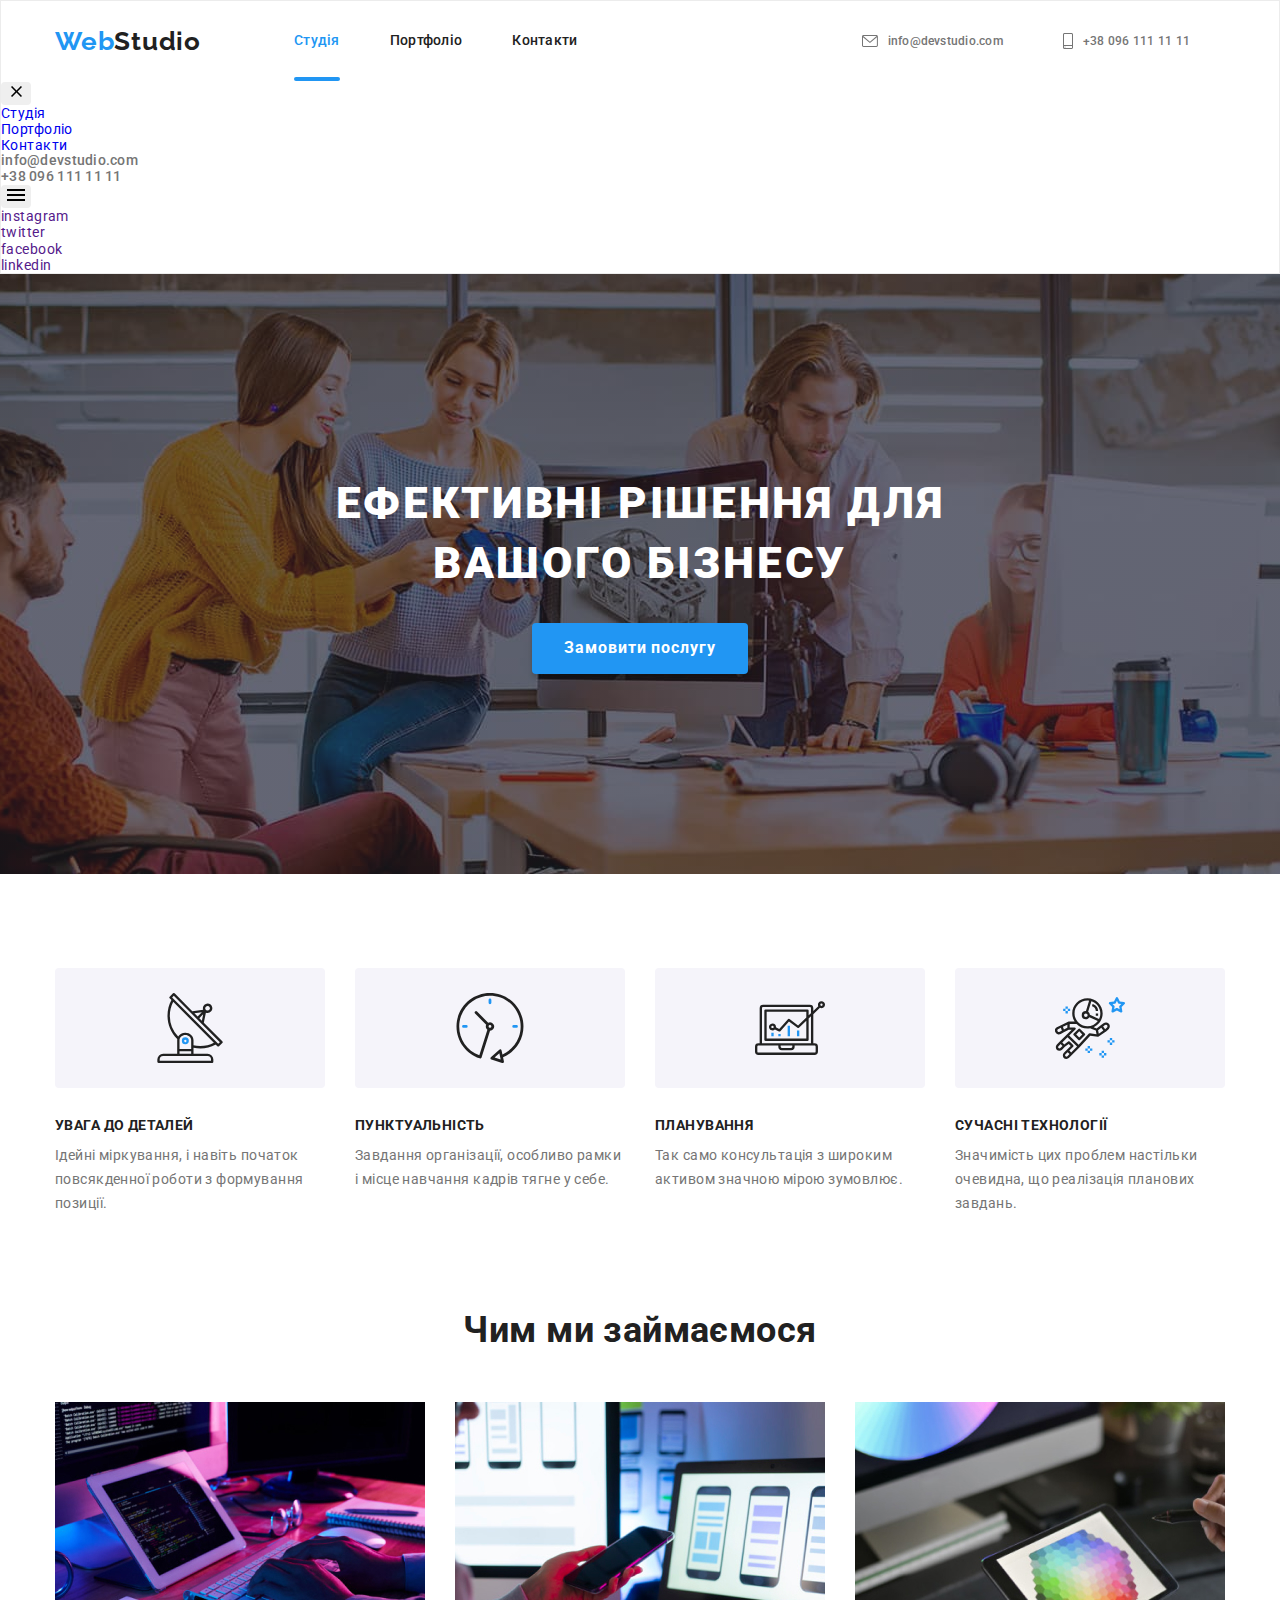
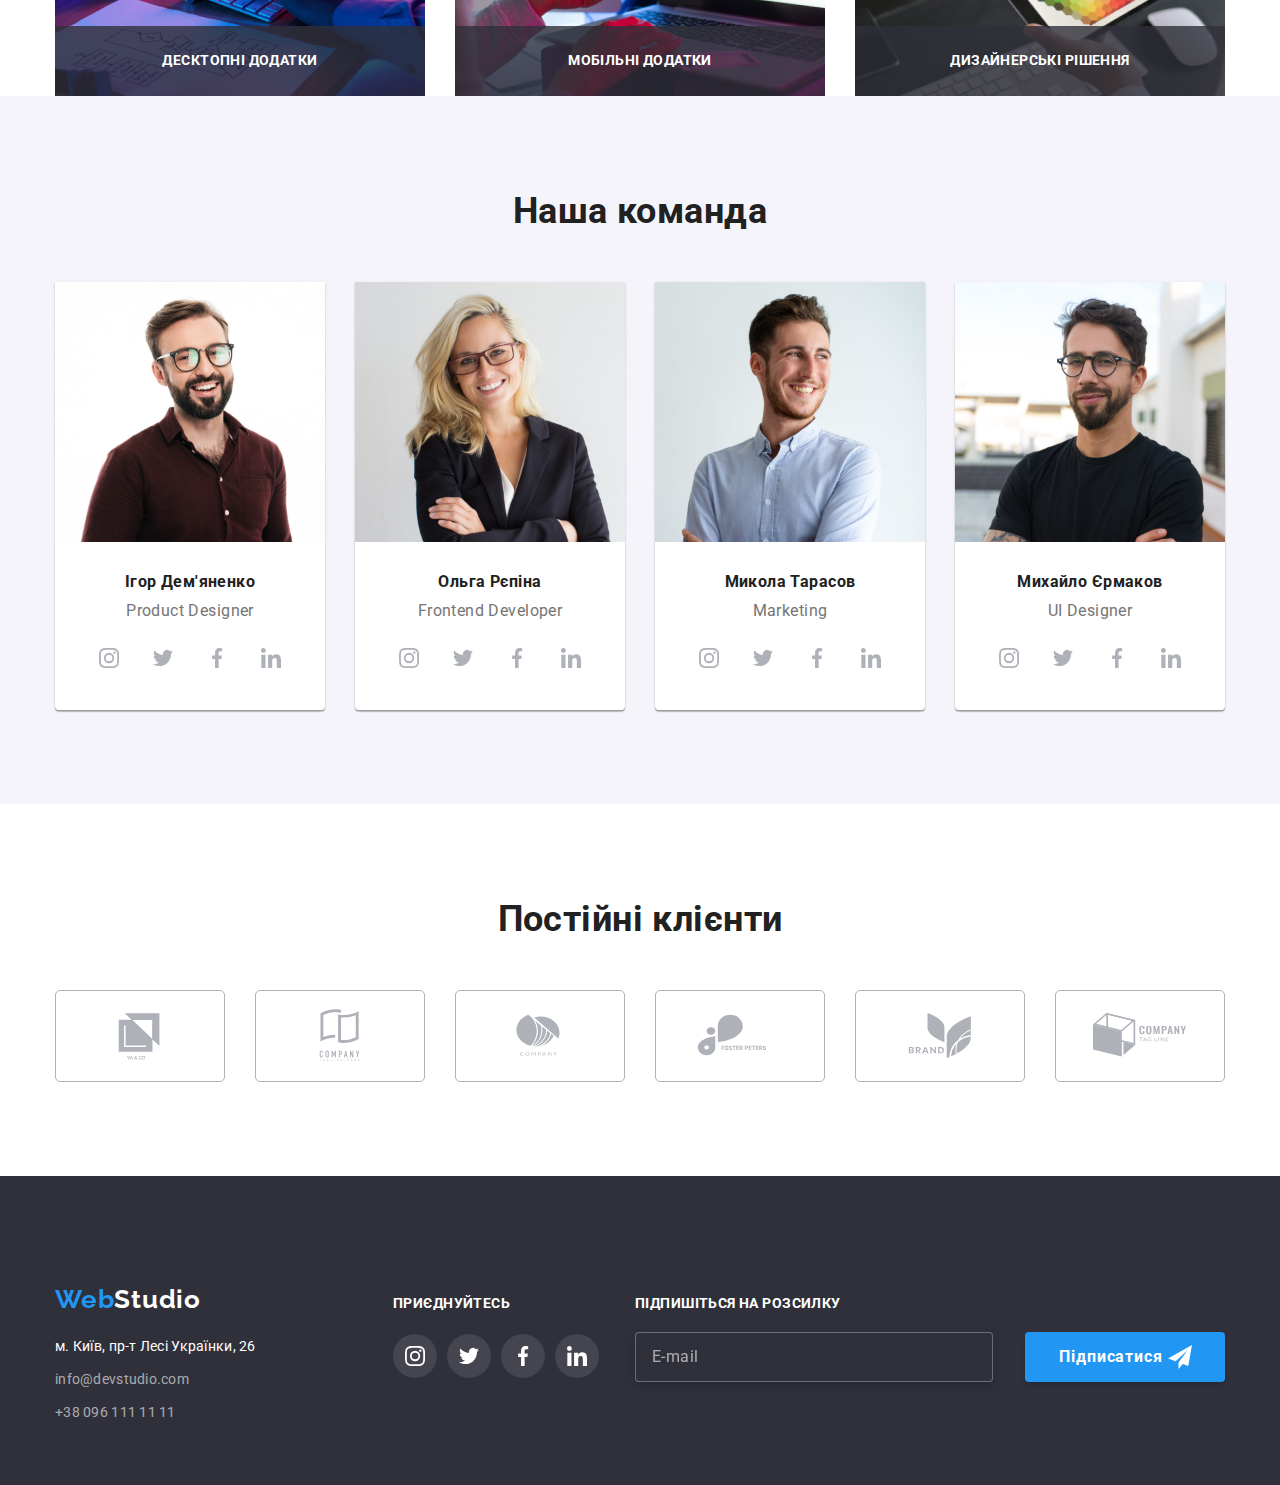
==== commit 33078932: "hw-08_v6" ====
--- a/index.html
+++ b/index.html
@@ -47,6 +47,61 @@
         </li>
       </ul>
     </div>
+
+    <div class="mob-menu">
+      <button type="button" data-modal-close class="mob-menu__close"><svg class="mob-menu__x" width="18px"
+          height="18px">
+          <use href="./images/symbol.svg#icon-x"></use>
+        </svg>
+      </button>
+      <ul class="menu-mob__list list">
+        <li class="menu-mob__item"><a href="./index.html" class="link">Студія</a></li>
+        <li class="menu-mob__item"><a href="./portfolio.html" class="link">Портфоліо</a></li>
+        <li class="menu-mob__item"><a href="#" class="link">Контакти</a></li>
+      </ul>
+
+      <ul class="menu-mob__connect list">
+        <li class="menu-mob__item">
+          <a href="mailto:info@devstudio.com" class="connect__link link">
+            info@devstudio.com</a>
+        </li>
+        <li class="menu-mob__item">
+          <a href="tel:+380961111111" class="connect__link link">
+            +38 096 111 11 11
+          </a>
+        </li>
+      </ul>
+
+      <button data-modal-open type="button" value="menu-mob" class="menu-mob__btn"><svg class="modal-icon-x"
+          width="18px" height="18px">
+          <use href="./images/symbol.svg#icon-menu"></use>
+        </svg></button>
+
+      <ul class="menu-soc list">
+        <li class="menu-soc__item">
+          <a href="" class="menu-soc__link link">
+            instagram
+          </a>
+        </li>
+        <li class="menu-soc__item">
+          <a href="" class="menu-soc__link link">
+            twitter
+          </a>
+        </li>
+        <li class="menu-soc__item">
+          <a href="" class="menu-soc__link link">
+            facebook
+          </a>
+        </li>
+        <li class="menu-soc__item">
+          <a href="" class="menu-soc__link link">
+            linkedin
+          </a>
+          </a>
+        </li>
+      </ul>
+    </div>
+
   </header>
   <main>
     <!-- Герой -->
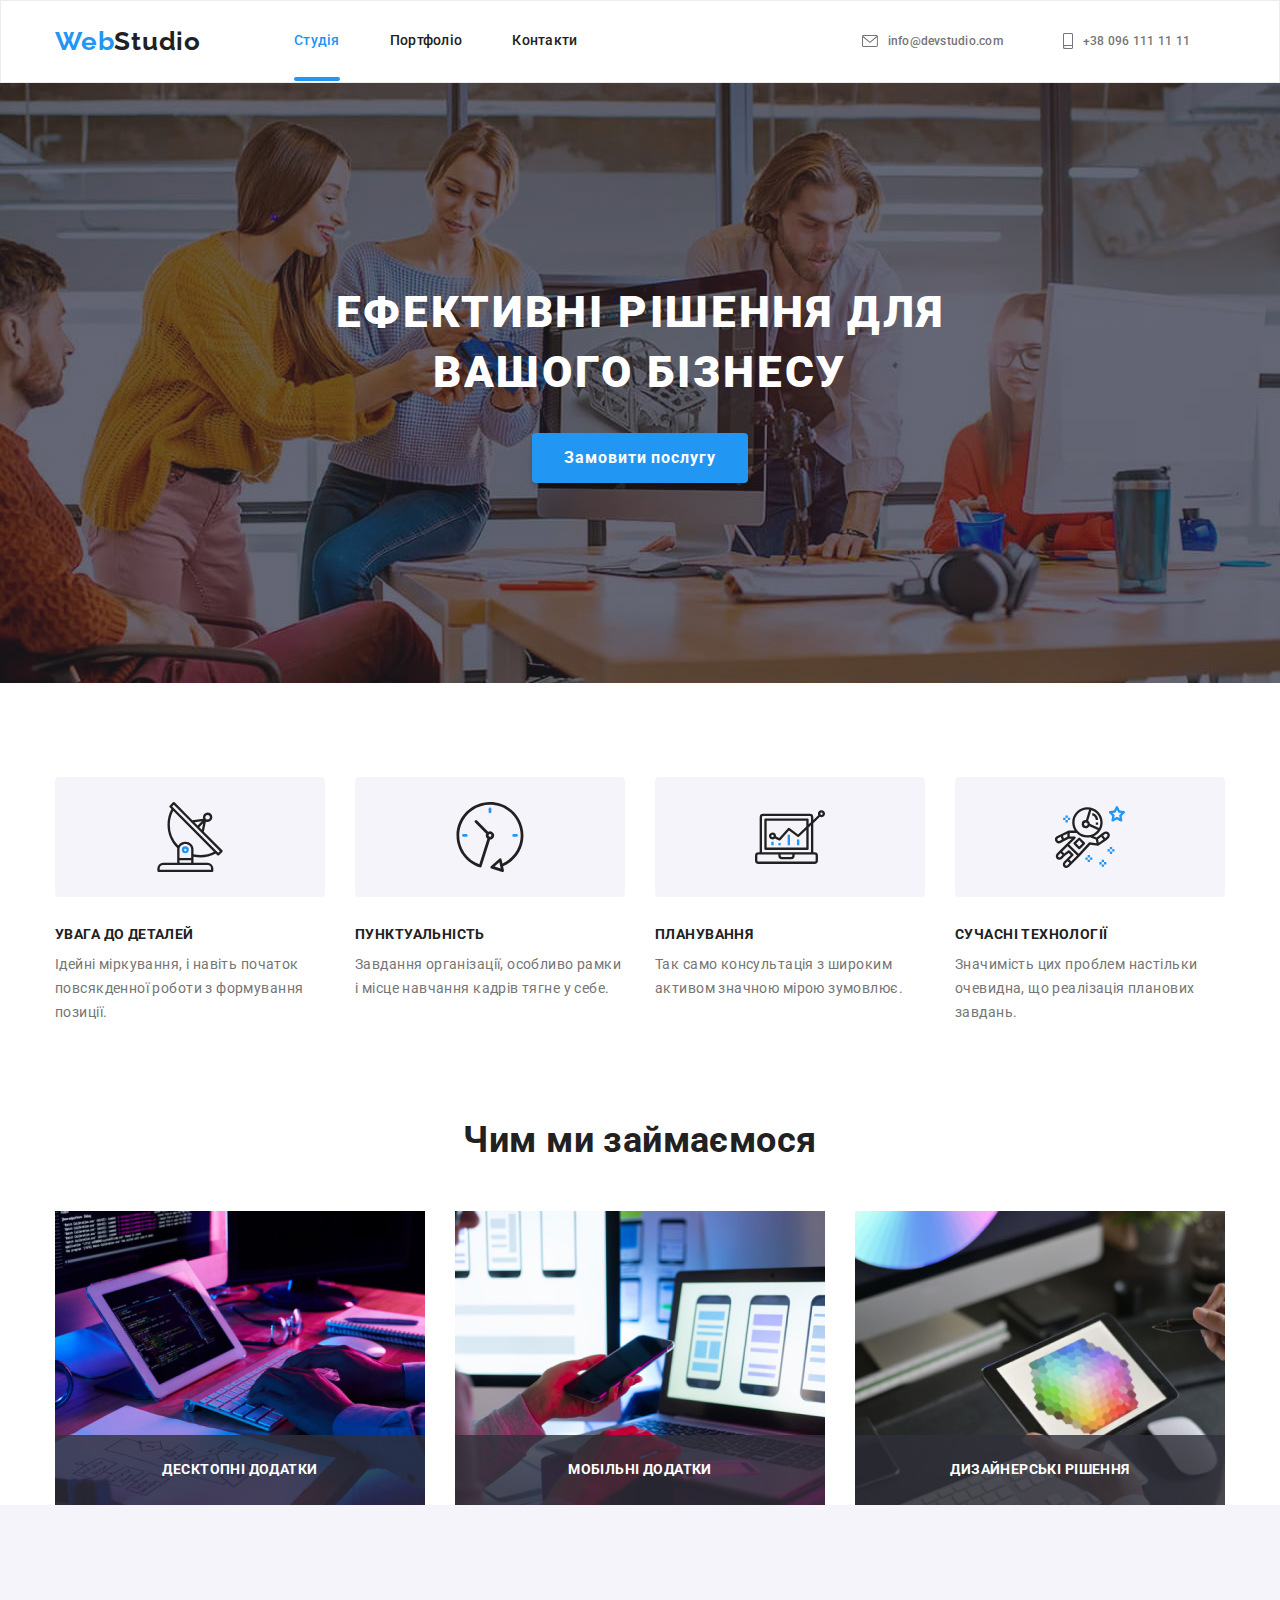
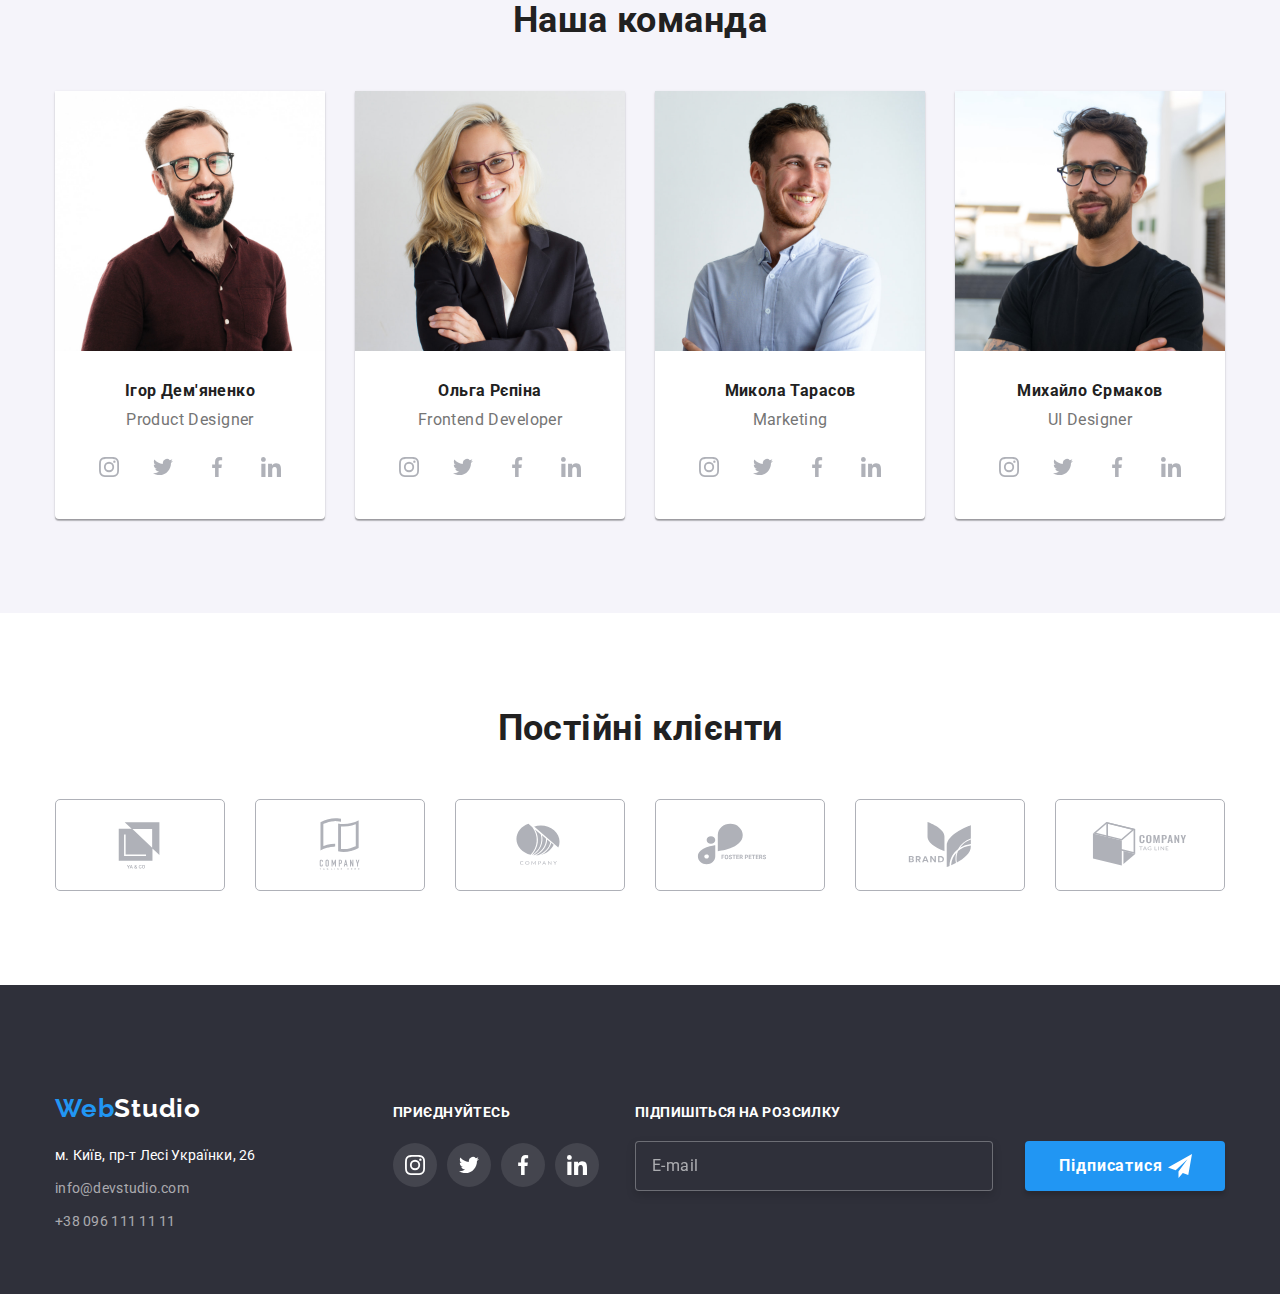
==== commit 52fc1b5c: "hw-08_v7" ====
--- a/index.html
+++ b/index.html
@@ -17,12 +17,12 @@
 </head>
 
 <body class="body">
-  <!-- Шапка-->
+  <!--------------------- Шапка --------------------->
   <header class="header">
     <div class="header__container container">
       <nav class="header__navigation">
         <a href="./index.html" class="logo logo__header link">Web<span class="logo__icon">Studio</span> </a>
-        <!-- Навигація сайта -->
+        <!--------------------- Навигація сайта --------------------->
         <ul class="menu header__menu list">
           <li class="menu__item"><a href="./index.html" class="link current">Студія</a></li>
           <li class="menu__item"><a href="./portfolio.html" class="link">Портфоліо</a></li>
@@ -46,72 +46,78 @@
           </a>
         </li>
       </ul>
+      <div class="menu-mob__container">
+        <button data-menu-open type="button" value="menu-mob" class="menu-mob__open"><svg class="menu-mob__icon"
+            width="40px" height="40px">
+            <use href="./images/symbol.svg#icon-menu" class="menu-mob__icon"></use>
+          </svg></button>
+      </div>
     </div>
-
-    <div class="mob-menu">
-      <button type="button" data-modal-close class="mob-menu__close"><svg class="mob-menu__x" width="18px"
-          height="18px">
-          <use href="./images/symbol.svg#icon-x"></use>
-        </svg>
-      </button>
-      <ul class="menu-mob__list list">
-        <li class="menu-mob__item"><a href="./index.html" class="link">Студія</a></li>
-        <li class="menu-mob__item"><a href="./portfolio.html" class="link">Портфоліо</a></li>
-        <li class="menu-mob__item"><a href="#" class="link">Контакти</a></li>
-      </ul>
-
-      <ul class="menu-mob__connect list">
-        <li class="menu-mob__item">
-          <a href="mailto:info@devstudio.com" class="connect__link link">
-            info@devstudio.com</a>
-        </li>
-        <li class="menu-mob__item">
-          <a href="tel:+380961111111" class="connect__link link">
-            +38 096 111 11 11
-          </a>
-        </li>
-      </ul>
-
-      <button data-modal-open type="button" value="menu-mob" class="menu-mob__btn"><svg class="modal-icon-x"
-          width="18px" height="18px">
-          <use href="./images/symbol.svg#icon-menu"></use>
-        </svg></button>
-
-      <ul class="menu-soc list">
-        <li class="menu-soc__item">
-          <a href="" class="menu-soc__link link">
-            instagram
-          </a>
-        </li>
-        <li class="menu-soc__item">
-          <a href="" class="menu-soc__link link">
-            twitter
-          </a>
-        </li>
-        <li class="menu-soc__item">
-          <a href="" class="menu-soc__link link">
-            facebook
-          </a>
-        </li>
-        <li class="menu-soc__item">
-          <a href="" class="menu-soc__link link">
-            linkedin
-          </a>
-          </a>
-        </li>
-      </ul>
+    <!--------------------- мобільне меню --------------------->
+    <div class="mob-menu is-hidden" data-menu>
+      <div class="container">
+        <div class="mob-menu__top">
+          <button data-menu-close type="button" class="mob-menu__close"><svg class="mob-menu__x" width="18px"
+              height="18px">
+              <use href="./images/symbol.svg#icon-x"></use>
+            </svg> </button>
+          <ul class="menu-mob__list list">
+            <li class="menu-mob__item"><a href="./index.html" class="menu-mob__link link">Студія</a></li>
+            <li class="menu-mob__item"><a href="./portfolio.html" class="menu-mob__link link">Портфоліо</a></li>
+            <li class="menu-mob__item"><a href="#" class="menu-mob__link link">Контакти</a></li>
+          </ul>
+        </div>
+        <div class="mob-menu__buttom">
+          <div>
+            <ul class="mob-connect list">
+              <li class="mmob-connect__item">
+                <a href="tel:+380961111111" class="mob-connect__tel link">
+                  +38 096 111 11 11
+                </a>
+              </li>
+              <li class="mob-connect__item">
+                <a href="mailto:info@devstudio.com" class="mob-connect__mail link">
+                  info@devstudio.com</a>
+              </li>
+            </ul>
+          </div>
+          <ul class="menu-soc_list list">
+            <li class="menu-soc__item">
+              <a href="https://www.instagram.com/video.slivki.tv/" class="menu-soc__link link">
+                instagram
+              </a>
+            </li>
+            <li class="menu-soc__item">
+              <a href="" class="menu-soc__link link">
+                twitter
+              </a>
+            </li>
+            <li class="menu-soc__item">
+              <a href="https://www.facebook.com/slivkaalexandr/" class="menu-soc__link link">
+                facebook
+              </a>
+            </li>
+            <li class="menu-soc__item">
+              <a href="https://www.linkedin.com/in/%D0%B0%D0%BB%D0%B5%D0%BA%D1%81%D0%B0%D0%BD%D0%B4%D1%80-%D1%81%D0%BB%D0%B8%D0%B2%D0%BA%D0%B0-b59072ba/"
+                class="menu-soc__link link">
+                linkedin
+              </a>
+              </a>
+            </li>
+          </ul>
+        </div>
+      </div>
     </div>
-
   </header>
   <main>
-    <!-- Герой -->
+    <!--------------------- Герой --------------------->
     <section class="hero container__hero  list">
       <div class="container">
         <h1 class="hero__title">Ефективні рішення для <br> вашого бізнесу</h1>
         <button data-modal-open type="button" value="Замовити послугу" class="btn">Замовити послугу</button>
       </div>
     </section>
-    <!-- Переваги -->
+    <!--------------------- Переваги --------------------->
     <section class="benefits benefits__container list">
       <div class="container">
         <h2 class="visually-hidden">Наші переваги</h2>
@@ -168,7 +174,7 @@
         </ul>
       </div>
     </section>
-    <!-- Опис послуг -->
+    <!--------------------- Опис послуг --------------------->
     <section class="services services__container list">
       <div class="container">
         <h2 class="section__title">Чим ми займаємося</h2>
@@ -188,7 +194,7 @@
         </ul>
       </div>
     </section>
-    <!-- Команда -->
+    <!--------------------- Команда --------------------->
     <section class="team team-container">
       <div class=" container">
         <h2 class="section__title">Наша команда</h2>
@@ -398,7 +404,7 @@
       </div>
     </section>
   </main>
-  <!------------------------------------ footer ------------------------------------>
+  <!---------------------footer --------------------->
   <footer class="footer">
     <div class="container">
       <div class="container-logo">
@@ -466,7 +472,7 @@
       </div>
     </div>
   </footer>
-  <!------------------------------------ Modal ------------------------------------>
+  <!--------------------- Modal --------------------->
   <div class="backdrop is-hidden" data-modal>
     <div class="modal">
       <button type="button" data-modal-close class="modal-close">
@@ -516,7 +522,7 @@
     </div>
   </div>
   <script src="./js/modal.js"></script>
-
+  <script src="./js/mob-menu.js"></script>
 </body>
 
 </html>--- a/css/main.min.css
+++ b/css/main.min.css
@@ -1 +1 @@
-p,h1,h2,h3,h4,h5,h6{margin:0}ul,ol{margin:0;padding-left:0}button{display:block;cursor:pointer;border:none;border-radius:4px}address{font-style:normal;margin-top:20px}img{display:block}html{box-sizing:border-box}*,*::beffore *::after{box-sizing:inherit}.list{list-style:none;padding-left:0;margin:0}.link{text-decoration:none}body{font-family:Roboto,sans-serif;background-color:#fff;color:#757575;font-size:14px;letter-spacing:.03em}.section__title{margin-top:0;margin-bottom:50px;font-weight:700;font-size:28px;line-height:1.17;text-align:center;color:var(--main-title-color)}@media screen and (min-width: 1200px){.section__title{font-size:36px}}.clients-link,.services__text,.soc-list__link,.check-text span,.check-text,.modal-close{align-items:center;justify-content:center}:root{--main-title-color: #212121;--second-title-color: #757575;--main-btn-color: #2196f3;--main-link-color: #2196f3;--transition-timing-function: cubic-bezier(0.4, 0, 0.2, 1)}.visually-hidden{position:absolute;width:1px;height:1px;margin:-1px;border:0;padding:0;white-space:nowrap;-webkit-clip-path:inset(100%);clip-path:inset(100%);clip:rect(0 0 0 0);overflow:hidden;overflow:hidden}.container{margin-left:auto;margin-right:auto;padding:0px 15px}@media screen and (min-width: 768px){.container{max-width:768px}}@media screen and (min-width: 1200px){.container{max-width:1200px}}.logo{font-family:"Raleway",sans-serif;font-style:normal;font-weight:700;font-size:26px;line-height:1.19;letter-spacing:.03em;color:var(--main-link-color);transition-property:color;transition-duration:250ms;transition-timing-function:var(--transition-timing-function)}.logo__icon{color:var(--main-title-color);transition-property:color;transition-duration:250ms;transition-timing-function:var(--transition-timing-function)}.logo:hover .logo__icon,.logo:focus .logo__icon{color:var(--main-link-color)}.btn{display:inline-block;min-width:216px;font-family:inherit;font-weight:700;font-size:16px;line-height:1.88;letter-spacing:.06em;color:#fff;background-color:#2196f3;cursor:pointer;box-shadow:0px 4px 4px rgba(0,0,0,.15);border-radius:4px;padding:10px 32px;border:none;transition-property:color background-color;transition-duration:250ms;transition-timing-function:var(--transition-timing-function)}.btn.primary{color:#fff;background-color:#2196f3}.btn.secondary{color:#2196f3;background-color:#fff}.btn:hover,.btn:focus{color:var(--main-btn-color);background-color:#fff}.modal{height:609px;max-width:450px;width:100%;background:#fff;position:absolute;top:50%;left:50%;box-shadow:0px 1px 3px rgba(0,0,0,.12),0px 1px 1px rgba(0,0,0,.14),0px 2px 1px rgba(0,0,0,.2);border-radius:4px;padding:40px;transform:scale(1) translate(-50%, -50%);transition:transform 250ms cubic-bezier(0.4, 0, 0.2, 1)}@media screen and (min-width: 1200px){.modal{height:581px;width:528px}}.modal-close{position:absolute;width:30px;height:30px;right:8px;top:8px;border-radius:50%;background:#fff;border:1px solid rgba(0,0,0,.1);display:flex;cursor:pointer;transition-property:fill,background-color;transition-duration:250ms;transition-timing-function:var(--transition-timing-function)}.modal-title{font-weight:700;font-size:20px;line-height:1.15;text-align:center;letter-spacing:.03em;color:#212121;margin-bottom:12px}.modal-close:hover{background-color:var(--main-link-color);fill:#fff}.modal-input{width:100%;height:40px;border:1px solid rgba(33,33,33,.2);border-radius:4px;color:#212121;font-size:16px;padding-left:42px;outline:rgba(0,0,0,0);transition-property:border-color;transition-duration:250ms;transition-timing-function:var(--transition-timing-function)}.modal-input::-moz-placeholder{font-size:12px;line-height:1.17;letter-spacing:.01em;color:rgba(117,117,117,.5)}.modal-input:-ms-input-placeholder{font-size:12px;line-height:1.17;letter-spacing:.01em;color:rgba(117,117,117,.5)}.modal-input::placeholder{font-size:12px;line-height:1.17;letter-spacing:.01em;color:rgba(117,117,117,.5)}.modal-label{font-size:12px;line-height:1.17;letter-spacing:.01em;color:#757575;display:block;margin-bottom:4px}.modal-input-icon{position:absolute;left:12px;top:50%;transform:translateY(-50%);transition-property:fill;transition-duration:250ms;transition-timing-function:var(--transition-timing-function)}.modal-input:focus{border-color:var(--main-link-color)}.modal-input:focus+.modal-input-icon{fill:var(--main-link-color)}.modal-textarea-block{display:block;margin-bottom:4px;font-size:12px}.modal-textarea{width:100%;height:120px;border:1px solid rgba(33,33,33,.2);border-radius:4px;display:block;padding:12px 16px;margin-bottom:20px;resize:none;outline:rgba(0,0,0,0);transition-property:border-color;transition-duration:250ms;transition-timing-function:var(--transition-timing-function)}.modal-textarea:focus{border-color:var(--main-link-color)}.modal-textarea::-moz-placeholder{font-size:12px;line-height:1.17;letter-spacing:.01em;color:rgba(117,117,117,.5)}.modal-textarea:-ms-input-placeholder{font-size:12px;line-height:1.17;letter-spacing:.01em;color:rgba(117,117,117,.5)}.modal-textarea::placeholder{font-size:12px;line-height:1.17;letter-spacing:.01em;color:rgba(117,117,117,.5)}.modal-field{margin-bottom:30px}.modal-btn{display:block;margin:0 auto}.input-label{font-size:12px;line-height:1.17;letter-spacing:.01em;color:#757575}.input-label span{margin-bottom:4px;display:block}.input-wrap{position:relative;margin-bottom:10px}.input-check:focus+.check-text span{border-color:var(--main-link-color)}.check-text{font-size:12px;line-height:1.16;letter-spacing:.03em;color:#757575;display:flex;gap:7px}.check-link{color:var(--main-link-color)}.check-text span{width:16px;height:15px;border:2px solid #212121;border-radius:3px;margin-right:5px;display:flex;fill:rgba(0,0,0,0)}.input-check:checked+.check-text span{background-color:var(--main-link-color);border-color:rgba(0,0,0,0);fill:#fff}.backdrop{position:fixed;top:0;left:0;width:100%;height:100%;opacity:1;background-color:rgba(0,0,0,.6);transition-property:opacity,visibility;transition-duration:250ms;transition-timing-function:var(--transition-timing-function)}.backdrop.is-hidden{opacity:0;visibility:hidden;pointer-events:none}.backdrop.is-hidden .modal{transform:translate(-50%, -50%) scale(0.7)}.subscribe-form{display:flex;position:relative}@media screen and (min-width: 320px){.subscribe-form{justify-content:center;flex-wrap:wrap;gap:20px}}@media screen and (min-width: 768px){.subscribe-form{justify-content:center;flex-wrap:wrap;gap:20px}}.subscribe-title{font-weight:700;font-size:14px;line-height:1.14;letter-spacing:.03em;text-transform:uppercase;color:#fff;margin-bottom:20px}@media screen and (min-width: 768px){.subscribe-title{margin-top:60px}}.subscribe-input{height:50px;padding-left:16px;background-color:#2f303a;border:1px solid rgba(255,255,255,.3);filter:drop-shadow(0px 4px 4px rgba(0, 0, 0, 0.15));border-radius:4px;outline:rgba(0,0,0,0);color:#fff;transition-property:border-color;transition-duration:250ms;transition-timing-function:var(--transition-timing-function)}@media screen and (min-width: 320px){.subscribe-input{width:100%}}@media screen and (min-width: 768px){.subscribe-input{width:450}}@media screen and (min-width: 1200px){.subscribe-input{width:358px;margin-right:12px}}.subscribe-input:focus{border-color:var(--main-link-color)}.subscribe-wrap{height:50px}.subscribe-btn{display:inline-block;position:relative;min-width:200px;height:50px;font-family:inherit;font-weight:700;font-size:16px;line-height:1.88;letter-spacing:.06em;color:#fff;background-color:#2196f3;cursor:pointer;padding-right:34px;box-shadow:0px 4px 4px rgba(0,0,0,.15);border-radius:4px;border:none;transition-property:color,background-color;transition-duration:250ms;transition-timing-function:var(--transition-timing-function)}.subscribe-btn:hover,.subscribe-btn:focus{color:var(--main-btn-color);background-color:#fff}.subscribe-input-icon{fill:#fff;position:absolute;margin-left:5px;top:50%;transform:translateY(-50%);transition-property:fill;transition-duration:250ms;transition-timing-function:var(--transition-timing-function)}.subscribe-btn:hover .subscribe-input-icon{fill:var(--main-btn-color)}input::-moz-placeholder{font-size:16px;line-height:1.25;letter-spacing:.03em;color:rgba(255,255,255,.6)}input:-ms-input-placeholder{font-size:16px;line-height:1.25;letter-spacing:.03em;color:rgba(255,255,255,.6)}input::placeholder{font-size:16px;line-height:1.25;letter-spacing:.03em;color:rgba(255,255,255,.6)}.soc-list{display:flex;justify-content:center;gap:10px}.soc-list__item{width:44px;height:44px}.soc-list__icon{fill:currentColor}.soc-list__link:hover,.soc-list__link:focus{background-color:var(--main-link-color);color:#fff}.soc-list__link{width:100%;height:100%;border-radius:50%;display:flex}.header{border:1px solid #ececec}.header__container{padding:25px 0;display:flex}.header__navigation{display:flex;align-items:center}.header__menu{display:none}@media screen and (min-width: 768px){.header__menu{display:contents;display:flex;margin-left:86px;margin-right:93px}}@media screen and (min-width: 1200px){.header__menu{display:flex;margin-left:93px}}.header__connect{display:none}@media screen and (min-width: 768px){.header__connect{display:contents;display:flex;flex-wrap:wrap;margin-right:50px;font-size:12px;gap:10px}}@media screen and (min-width: 1200px){.header__connect{display:flex;align-items:center;margin-left:auto}}.menu .menu__item:not(:last-child){margin-right:50px}.menu .link{display:block;color:var(--main-title-color);font-weight:500;line-height:1.14;letter-spacing:.02em;transition-property:color;transition-duration:250ms;transition-timing-function:var(--transition-timing-function)}.menu .link:hover,.menu .link:focus{color:#2196f3}.menu li .current{color:var(--main-link-color)}.menu__item{position:relative}.connect .link:hover,.connect .link:focus{color:#2196f3}@media screen and (min-width: 1200px){.connect .connect__item+.connect__item{margin-left:50px}}.connect__link{font-weight:500;line-height:1.14;letter-spacing:.02em;color:var(--second-title-color);display:flex;align-items:center;transition-property:color;transition-duration:250ms;transition-timing-function:var(--transition-timing-function)}.connect__symbol{fill:currentColor;margin-right:10px}.connect__symbol:hover,.connect__symbol:focus{color:#2196f3}.link.current::after{content:"";position:absolute;bottom:-32px;right:0;display:block;width:100%;height:4px;border-radius:2px;background:#2196f3}@media screen and (min-width: 320px){.logo__header{margin-left:15px}}.container__hero{padding:200px 0;align-content:center;height:600px;margin:0 auto}@media screen and (min-width: 1200px){.container__hero{max-width:1600px}}.hero{background:#2f303a;text-align:center;background-repeat:no-repeat;background-position:center;background-size:cover;background-image:linear-gradient(rgba(47, 48, 58, 0.4), rgba(47, 48, 58, 0.4)),url(../images/bg-hero-mob.jpg)}@media(min-device-pixel-ratio: 2),(-webkit-min-device-pixel-ratio: 2),(min-resolution: 192dpi),(min-resolution: 2dppx){.hero{background-image:url("../images/bg-hero-mob-2x.jpg")}}@media screen and (min-width: 768px){.hero{background-image:linear-gradient(rgba(47, 48, 58, 0.4), rgba(47, 48, 58, 0.4)),url(../images/bg-hero-tab.jpg)}}@media screen and (min-width: 768px)and (min-device-pixel-ratio: 2),screen and (min-width: 768px)and (-webkit-min-device-pixel-ratio: 2),screen and (min-width: 768px)and (min-resolution: 192dpi),screen and (min-width: 768px)and (min-resolution: 2dppx){.hero{background-image:url("../images/bg-hero-tab-2x.jpg")}}@media screen and (min-width: 1200px){.hero{background-image:linear-gradient(rgba(47, 48, 58, 0.4), rgba(47, 48, 58, 0.4)),url(../images/bg-hero.jpg)}}@media screen and (min-width: 1200px)and (min-device-pixel-ratio: 2),screen and (min-width: 1200px)and (-webkit-min-device-pixel-ratio: 2),screen and (min-width: 1200px)and (min-resolution: 192dpi),screen and (min-width: 1200px)and (min-resolution: 2dppx){.hero{background-image:url("../images/bg-hero-2x.jpg")}}.hero__title{margin:0 auto;margin-bottom:30px;font-weight:900;text-align:center;letter-spacing:.06em;text-transform:uppercase;color:#fff}@media screen and (min-width: 320px){.hero__title{font-size:26px;line-height:1.61}}@media screen and (min-width: 720px){.hero__title{font-size:26px;line-height:1.61}}@media screen and (min-width: 1200px){.hero__title{width:696px;font-size:44px;line-height:1.36}}.portfolio{padding:94px 0}.portfolio-menu{display:flex;gap:8px;justify-content:center;margin-bottom:50px}.portfolio-list{display:flex;flex-wrap:wrap;gap:30px}.portfolio-title{font-weight:700;font-size:18px;line-height:2;letter-spacing:.06em;color:var(--main-title-color)}.portfolio-subtitle{font-size:16px;line-height:1.88;color:var(--second-title-color);margin-top:4px}.portfolio-item{padding:20px 24px;border:1px solid #eee}.portfolio-btn{font-weight:500;font-size:16px;line-height:1.62;letter-spacing:.03em;text-align:center;color:var(--main-title-color);background-color:#f5f4fa;cursor:pointer;padding:6px 22px;transition-property:color,background-color,box-shadow;transition-duration:250ms;transition-timing-function:var(--transition-timing-function)}.portfolio-btn:hover,.portfolio-btn:focus{color:#fff;background-color:#2196f3;box-shadow:0px 3px 1px rgba(0,0,0,.1),0px 1px 2px rgba(0,0,0,.08),0px 2px 2px rgba(0,0,0,.12)}.portfolio-adress{line-height:1.71;letter-spacing:.02em;color:#fff;transition-property:color;transition-duration:250ms;transition-timing-function:var(--transition-timing-function)}.portfolio-adress:hover,.portfolio-adress:focus{color:#2196f3}.portfolio-contacts{line-height:1.71;letter-spacing:.02em;color:rgba(255,255,255,.6);transition-property:color,box-shadow;transition-duration:250ms;transition-timing-function:var(--transition-timing-function)}.portfolio-contacts:hover,.portfolio-contacts:focus{color:#2196f3}.portfolio-link{display:block;transition-property:box-shadow;transition-duration:250ms;transition-timing-function:var(--transition-timing-function)}.portfolio-link:hover,.portfolio-link:focus{box-shadow:0px 1px 1px rgba(0,0,0,.12),0px 4px 4px rgba(0,0,0,.06),1px 4px 6px rgba(0,0,0,.16)}.portfolio-link:hover .portfolio-text,.portfolio-link:focus .portfolio-text{transform:translateY(0)}.portfolio-block{position:relative;overflow:hidden}.portfolio .img{display:block;max-width:100%;height:auto}.portfolio .flex-element:nth-child(3n){margin-right:0}.portfolio .flex-element{width:370px}.portfolio-text{width:100%;height:100%;position:absolute;background:rgba(33,150,243,.9);transform:translateY(100%);transition-property:transform;transition-duration:250ms;transition-timing-function:var(--transition-timing-function);padding:20px 43px;font-size:18px;line-height:1.56;letter-spacing:.03em;color:#fff}.benefits__container{margin-bottom:0px;margin-top:0;padding:94px 0}.benefits__block{height:120px;max-width:100%;background-color:#f5f4fa;margin-bottom:30px;display:flex;align-items:center;justify-content:center;border-radius:4px}.benefits__title{margin-top:0;margin-bottom:10px;font-weight:700;font-size:14px;line-height:1.14;text-transform:uppercase;color:var(--main-title-color)}@media screen and (min-width: 320px){.benefits__title{width:100%}}@media screen and (min-width: 768px){.benefits__title{width:354px}}@media screen and (min-width: 1200px){.benefits__title{width:270px}}.benefits__subtitle{margin-top:0;margin-bottom:0;line-height:1.71}@media screen and (min-width: 320px){.benefits__subtitle{width:100%}}@media screen and (min-width: 768px){.benefits__subtitle{width:354px}}@media screen and (min-width: 1200px){.benefits__subtitle{width:270px}}.benefits__list{display:flex;flex-wrap:wrap;gap:30px;justify-content:center}@media screen and (min-width: 320px){.benefits__item{width:100%}}@media screen and (min-width: 768px){.benefits__item{width:354px}}@media screen and (min-width: 1200px){.benefits__item{width:270px}}.services__container{padding:94px 0;padding-top:0;display:none}@media screen and (min-width: 1200px){.services__container{display:contents}}.services__list{display:flex;flex-wrap:wrap;gap:30px;justify-content:center}.services__text{font-weight:700;line-height:1.14;text-transform:uppercase;color:#fff;width:100%;height:70px;background-color:rgba(47,48,58,.8);position:absolute;bottom:0;display:flex}.services__item{position:relative}.services__jpg{width:100%}.team-container{padding:94px 0}.team{background:#f5f4fa}.team__list{display:flex;flex-wrap:wrap;gap:30px;justify-content:center}.team__blok{background:#fff;box-shadow:0px 1px 3px rgba(0,0,0,.12),0px 1px 1px rgba(0,0,0,.14),0px 2px 1px rgba(0,0,0,.2);border-radius:0px 0px 4px 4px}.team__text{padding-top:30px;padding-bottom:30px}.team__title{font-size:16px;line-height:1.19;text-align:center;color:var(--main-title-color)}.team__subtitle{font-weight:400;font-size:16px;line-height:1.19;text-align:center;color:var(--second-title-color);margin-top:10px}.team__img{display:block;width:100%}@media screen and (min-width: 768px){.team__img{width:354px}}@media screen and (min-width: 1200px){.team__img{width:270px}}.soc-list__team{margin-top:16px}.team__soc-link{color:#afb1b8;transition-property:background-color,color;transition-duration:250ms;transition-timing-function:var(--transition-timing-function)}.container__clients{padding:94px 15px}@media screen and (min-width: 768px){.container__clients{max-width:768px}}@media screen and (min-width: 1200px){.container__clients{max-width:1200px}}.clients-list{display:flex;flex-wrap:wrap;gap:30px;justify-content:center}.clients-item{height:92px;width:calc((100% - 30px)/2)}@media screen and (min-width: 768px){.clients-item{width:226px}}@media screen and (min-width: 1200px){.clients-item{width:170px}}.clients-link{width:100%;height:100%;fill:#afb1b8;display:flex;border:1px solid #afb1b8;border-radius:5px;transition-property:border-color,fill;transition-duration:250ms;transition-timing-function:var(--transition-timing-function)}.clients-link:hover,.clients-link:focus{border-color:var(--main-link-color);fill:var(--main-btn-color)}.footer{background-color:#2f303a;padding:60px 0}.footer .container{display:flex}@media screen and (min-width: 320px){.footer .container{max-width:480px;gap:60px;text-align:center;justify-content:center;flex-wrap:wrap}}@media screen and (min-width: 768px){.footer .container{max-width:768px;text-align:center;gap:0}}@media screen and (min-width: 1200px){.footer .container{max-width:1200px;align-items:baseline;text-align:left}}.footer-link{font-style:normal}@media screen and (min-width: 1200px){.footer-link{width:232px;margin-right:70px}}.footer-logo{color:#fff;transition-property:color;transition-duration:250ms;transition-timing-function:var(--transition-timing-function)}.footer-item:not(:last-child){margin-bottom:9px}.footer-title{font-weight:700;font-size:14px;line-height:1.14;letter-spacing:.03em;text-transform:uppercase;color:#fff}@media screen and (min-width: 768px){.footer-soc{margin-left:165px}}@media screen and (min-width: 1200px){.footer-soc{max-width:1200px;margin-right:auto;margin-left:auto}}.logo:hover .footer-logo,.logo:focus .footer-logo{color:var(--main-link-color)}.soc-link__footer{color:#fff;background-color:rgba(255,255,255,.1);transition-property:background-color;transition-duration:250ms;transition-timing-function:var(--transition-timing-function)}.soc-link__footer:hover,.soc-link__footer:focus{background-color:var(--main-link-color)}.soc-list__footer{margin-top:22px}/*# sourceMappingURL=main.min.css.map */+p,h1,h2,h3,h4,h5,h6{margin:0}ul,ol{margin:0;padding-left:0}button{display:block;cursor:pointer;border:none;border-radius:4px}address{font-style:normal;margin-top:20px}img{display:block}html{box-sizing:border-box}*,*::beffore *::after{box-sizing:inherit}.list{list-style:none;padding-left:0;margin:0}.link{text-decoration:none}body{font-family:Roboto,sans-serif;background-color:#fff;color:#757575;font-size:14px;letter-spacing:.03em}.section__title{margin-top:0;margin-bottom:50px;font-weight:700;font-size:28px;line-height:1.17;text-align:center;color:var(--main-title-color)}@media screen and (min-width: 1200px){.section__title{font-size:36px}}.clients-link,.services__text,.soc-list__link,.check-text span,.check-text,.modal-close,.mob-menu__close{align-items:center;justify-content:center}:root{--main-title-color: #212121;--second-title-color: #757575;--main-btn-color: #2196f3;--main-link-color: #2196f3;--transition-timing-function: cubic-bezier(0.4, 0, 0.2, 1)}.visually-hidden{position:absolute;width:1px;height:1px;margin:-1px;border:0;padding:0;white-space:nowrap;-webkit-clip-path:inset(100%);clip-path:inset(100%);clip:rect(0 0 0 0);overflow:hidden;overflow:hidden}.mob-menu{width:100vw;height:100vh;background-color:#fff;top:0;position:fixed;z-index:1;padding-top:15px;padding-bottom:15px}.mob-menu>.container{height:100%;display:flex;flex-direction:column;justify-content:space-between;overflow:auto}.menu-mob__open{padding:0;margin-right:15px;background-color:rgba(0,0,0,0)}.menu-mob__container{align-items:center;margin-left:auto}@media screen and (min-width: 768px){.menu-mob__container{display:none}}.mob-menu__close{display:block;margin-left:auto;margin-top:22px;margin-right:14px;position:absolute;width:30px;height:30px;right:8px;top:8px;border-radius:50%;background:#fff;border:1px solid rgba(0,0,0,.1);display:flex;cursor:pointer;transition-property:fill,background-color;transition-duration:250ms;transition-timing-function:var(--transition-timing-function)}.menu-mob__list{margin-top:48px;margin-bottom:64px}.menu-mob__item:not(:last-child){margin-bottom:24px}.menu-mob__link{font-weight:500;font-size:40px;line-height:1.17;letter-spacing:.02em;color:#757575}.mob-connect__tel{font-size:34px;line-height:1.18;letter-spacing:.02em;color:#2196f3;display:block;margin-bottom:32px}.mob-connect__mail{font-weight:500;font-size:24px;line-height:1.17;letter-spacing:.02em;color:#757575;display:block;margin-bottom:32px}.menu-soc_list{display:flex;justify-content:center;flex-wrap:wrap}.menu-soc__item{position:relative;display:block;padding:10px}.menu-soc__link{font-weight:500;font-size:18px;line-height:1.22;letter-spacing:.02em;color:#2196f3}.menu-soc__item:not(:last-child)::after{position:absolute;content:"";width:1px;height:22px;background-color:rgba(33,33,33,.2);left:100%;top:50%;transform:translateY(-50%)}.menu-soc__line{background-color:rgba(33,33,33,.2)}.container{margin-left:auto;margin-right:auto;padding:0px 15px}@media screen and (min-width: 768px){.container{max-width:768px}}@media screen and (min-width: 1200px){.container{max-width:1200px}}.logo{font-family:"Raleway",sans-serif;font-style:normal;font-weight:700;font-size:26px;line-height:1.19;letter-spacing:.03em;color:var(--main-link-color);transition-property:color;transition-duration:250ms;transition-timing-function:var(--transition-timing-function)}.logo__icon{color:var(--main-title-color);transition-property:color;transition-duration:250ms;transition-timing-function:var(--transition-timing-function)}.logo:hover .logo__icon,.logo:focus .logo__icon{color:var(--main-link-color)}.btn{display:inline-block;min-width:216px;font-family:inherit;font-weight:700;font-size:16px;line-height:1.88;letter-spacing:.06em;color:#fff;background-color:#2196f3;cursor:pointer;box-shadow:0px 4px 4px rgba(0,0,0,.15);border-radius:4px;padding:10px 32px;border:none;transition-property:color background-color;transition-duration:250ms;transition-timing-function:var(--transition-timing-function)}.btn.primary{color:#fff;background-color:#2196f3}.btn.secondary{color:#2196f3;background-color:#fff}.btn:hover,.btn:focus{color:var(--main-btn-color);background-color:#fff}.modal{height:609px;max-width:450px;width:100%;background:#fff;position:absolute;top:50%;left:50%;box-shadow:0px 1px 3px rgba(0,0,0,.12),0px 1px 1px rgba(0,0,0,.14),0px 2px 1px rgba(0,0,0,.2);border-radius:4px;padding:40px;transform:scale(1) translate(-50%, -50%);transition:transform 250ms cubic-bezier(0.4, 0, 0.2, 1)}@media screen and (min-width: 1200px){.modal{height:581px;width:528px}}.modal-close{position:absolute;width:30px;height:30px;right:8px;top:8px;border-radius:50%;background:#fff;border:1px solid rgba(0,0,0,.1);display:flex;cursor:pointer;transition-property:fill,background-color;transition-duration:250ms;transition-timing-function:var(--transition-timing-function)}.modal-title{font-weight:700;font-size:20px;line-height:1.15;text-align:center;letter-spacing:.03em;color:#212121;margin-bottom:12px}.modal-close:hover{background-color:var(--main-link-color);fill:#fff}.modal-input{width:100%;height:40px;border:1px solid rgba(33,33,33,.2);border-radius:4px;color:#212121;font-size:16px;padding-left:42px;outline:rgba(0,0,0,0);transition-property:border-color;transition-duration:250ms;transition-timing-function:var(--transition-timing-function)}.modal-input::-moz-placeholder{font-size:12px;line-height:1.17;letter-spacing:.01em;color:rgba(117,117,117,.5)}.modal-input:-ms-input-placeholder{font-size:12px;line-height:1.17;letter-spacing:.01em;color:rgba(117,117,117,.5)}.modal-input::placeholder{font-size:12px;line-height:1.17;letter-spacing:.01em;color:rgba(117,117,117,.5)}.modal-label{font-size:12px;line-height:1.17;letter-spacing:.01em;color:#757575;display:block;margin-bottom:4px}.modal-input-icon{position:absolute;left:12px;top:50%;transform:translateY(-50%);transition-property:fill;transition-duration:250ms;transition-timing-function:var(--transition-timing-function)}.modal-input:focus{border-color:var(--main-link-color)}.modal-input:focus+.modal-input-icon{fill:var(--main-link-color)}.modal-textarea-block{display:block;margin-bottom:4px;font-size:12px}.modal-textarea{width:100%;height:120px;border:1px solid rgba(33,33,33,.2);border-radius:4px;display:block;padding:12px 16px;margin-bottom:20px;resize:none;outline:rgba(0,0,0,0);transition-property:border-color;transition-duration:250ms;transition-timing-function:var(--transition-timing-function)}.modal-textarea:focus{border-color:var(--main-link-color)}.modal-textarea::-moz-placeholder{font-size:12px;line-height:1.17;letter-spacing:.01em;color:rgba(117,117,117,.5)}.modal-textarea:-ms-input-placeholder{font-size:12px;line-height:1.17;letter-spacing:.01em;color:rgba(117,117,117,.5)}.modal-textarea::placeholder{font-size:12px;line-height:1.17;letter-spacing:.01em;color:rgba(117,117,117,.5)}.modal-field{margin-bottom:30px}.modal-btn{display:block;margin:0 auto}.input-label{font-size:12px;line-height:1.17;letter-spacing:.01em;color:#757575}.input-label span{margin-bottom:4px;display:block}.input-wrap{position:relative;margin-bottom:10px}.input-check:focus+.check-text span{border-color:var(--main-link-color)}.check-text{font-size:12px;line-height:1.16;letter-spacing:.03em;color:#757575;display:flex;gap:7px}.check-link{color:var(--main-link-color)}.check-text span{width:16px;height:15px;border:2px solid #212121;border-radius:3px;margin-right:5px;display:flex;fill:rgba(0,0,0,0)}.input-check:checked+.check-text span{background-color:var(--main-link-color);border-color:rgba(0,0,0,0);fill:#fff}.backdrop{position:fixed;top:0;left:0;width:100%;height:100%;opacity:1;background-color:rgba(0,0,0,.6);transition-property:opacity,visibility;transition-duration:250ms;transition-timing-function:var(--transition-timing-function)}.backdrop.is-hidden .modal{transform:translate(-50%, -50%) scale(0.7)}.is-hidden{opacity:0;visibility:hidden;pointer-events:none}.subscribe-form{display:flex;position:relative}@media screen and (min-width: 320px){.subscribe-form{justify-content:center;flex-wrap:wrap;gap:20px}}@media screen and (min-width: 768px){.subscribe-form{justify-content:center;flex-wrap:wrap;gap:20px}}.subscribe-title{font-weight:700;font-size:14px;line-height:1.14;letter-spacing:.03em;text-transform:uppercase;color:#fff;margin-bottom:20px}@media screen and (min-width: 768px){.subscribe-title{margin-top:60px}}.subscribe-input{height:50px;padding-left:16px;background-color:#2f303a;border:1px solid rgba(255,255,255,.3);filter:drop-shadow(0px 4px 4px rgba(0, 0, 0, 0.15));border-radius:4px;outline:rgba(0,0,0,0);color:#fff;transition-property:border-color;transition-duration:250ms;transition-timing-function:var(--transition-timing-function)}@media screen and (min-width: 320px){.subscribe-input{width:100%}}@media screen and (min-width: 768px){.subscribe-input{width:450}}@media screen and (min-width: 1200px){.subscribe-input{width:358px;margin-right:12px}}.subscribe-input:focus{border-color:var(--main-link-color)}.subscribe-wrap{height:50px}.subscribe-btn{display:inline-block;position:relative;min-width:200px;height:50px;font-family:inherit;font-weight:700;font-size:16px;line-height:1.88;letter-spacing:.06em;color:#fff;background-color:#2196f3;cursor:pointer;padding-right:34px;box-shadow:0px 4px 4px rgba(0,0,0,.15);border-radius:4px;border:none;transition-property:color,background-color;transition-duration:250ms;transition-timing-function:var(--transition-timing-function)}.subscribe-btn:hover,.subscribe-btn:focus{color:var(--main-btn-color);background-color:#fff}.subscribe-input-icon{fill:#fff;position:absolute;margin-left:5px;top:50%;transform:translateY(-50%);transition-property:fill;transition-duration:250ms;transition-timing-function:var(--transition-timing-function)}.subscribe-btn:hover .subscribe-input-icon{fill:var(--main-btn-color)}input::-moz-placeholder{font-size:16px;line-height:1.25;letter-spacing:.03em;color:rgba(255,255,255,.6)}input:-ms-input-placeholder{font-size:16px;line-height:1.25;letter-spacing:.03em;color:rgba(255,255,255,.6)}input::placeholder{font-size:16px;line-height:1.25;letter-spacing:.03em;color:rgba(255,255,255,.6)}.soc-list{display:flex;justify-content:center;gap:10px}.soc-list__item{width:44px;height:44px}.soc-list__icon{fill:currentColor}.soc-list__link:hover,.soc-list__link:focus{background-color:var(--main-link-color);color:#fff}.soc-list__link{width:100%;height:100%;border-radius:50%;display:flex}.header{border:1px solid #ececec}.header__container{padding:25px 0;display:flex}.header__navigation{display:flex;align-items:center}.header__menu{display:none}@media screen and (min-width: 768px){.header__menu{display:contents;display:flex;margin-left:86px;margin-right:93px}}@media screen and (min-width: 1200px){.header__menu{display:flex;margin-left:93px}}.header__connect{display:none}@media screen and (min-width: 768px){.header__connect{display:contents;display:flex;flex-wrap:wrap;margin-right:50px;font-size:12px;gap:10px}}@media screen and (min-width: 1200px){.header__connect{display:flex;align-items:center;margin-left:auto}}.menu .menu__item:not(:last-child){margin-right:50px}.menu .link{display:block;color:var(--main-title-color);font-weight:500;line-height:1.14;letter-spacing:.02em;transition-property:color;transition-duration:250ms;transition-timing-function:var(--transition-timing-function)}.menu .link:hover,.menu .link:focus{color:#2196f3}.menu li .current{color:var(--main-link-color)}.menu__item{position:relative}.connect .link:hover,.connect .link:focus{color:#2196f3}@media screen and (min-width: 1200px){.connect .connect__item+.connect__item{margin-left:50px}}.connect__link{font-weight:500;line-height:1.14;letter-spacing:.02em;color:var(--second-title-color);display:flex;align-items:center;transition-property:color;transition-duration:250ms;transition-timing-function:var(--transition-timing-function)}.connect__symbol{fill:currentColor;margin-right:10px}.connect__symbol:hover,.connect__symbol:focus{color:#2196f3}.link.current::after{content:"";position:absolute;bottom:-32px;right:0;display:block;width:100%;height:4px;border-radius:2px;background:#2196f3}@media screen and (min-width: 320px){.logo__header{margin-left:15px}}.container__hero{padding:200px 0;align-content:center;height:600px;margin:0 auto}@media screen and (min-width: 1200px){.container__hero{max-width:1600px}}.hero{background:#2f303a;text-align:center;background-repeat:no-repeat;background-position:center;background-size:cover;background-image:linear-gradient(rgba(47, 48, 58, 0.4), rgba(47, 48, 58, 0.4)),url(../images/bg-hero-mob.jpg)}@media(min-device-pixel-ratio: 2),(-webkit-min-device-pixel-ratio: 2),(min-resolution: 192dpi),(min-resolution: 2dppx){.hero{background-image:url("../images/bg-hero-mob-2x.jpg")}}@media screen and (min-width: 768px){.hero{background-image:linear-gradient(rgba(47, 48, 58, 0.4), rgba(47, 48, 58, 0.4)),url(../images/bg-hero-tab.jpg)}}@media screen and (min-width: 768px)and (min-device-pixel-ratio: 2),screen and (min-width: 768px)and (-webkit-min-device-pixel-ratio: 2),screen and (min-width: 768px)and (min-resolution: 192dpi),screen and (min-width: 768px)and (min-resolution: 2dppx){.hero{background-image:url("../images/bg-hero-tab-2x.jpg")}}@media screen and (min-width: 1200px){.hero{background-image:linear-gradient(rgba(47, 48, 58, 0.4), rgba(47, 48, 58, 0.4)),url(../images/bg-hero.jpg)}}@media screen and (min-width: 1200px)and (min-device-pixel-ratio: 2),screen and (min-width: 1200px)and (-webkit-min-device-pixel-ratio: 2),screen and (min-width: 1200px)and (min-resolution: 192dpi),screen and (min-width: 1200px)and (min-resolution: 2dppx){.hero{background-image:url("../images/bg-hero-2x.jpg")}}.hero__title{margin:0 auto;margin-bottom:30px;font-weight:900;text-align:center;letter-spacing:.06em;text-transform:uppercase;color:#fff}@media screen and (min-width: 320px){.hero__title{font-size:26px;line-height:1.61}}@media screen and (min-width: 720px){.hero__title{font-size:26px;line-height:1.61}}@media screen and (min-width: 1200px){.hero__title{width:696px;font-size:44px;line-height:1.36}}.portfolio{padding:94px 0}.portfolio-menu{display:flex;gap:8px;justify-content:center;margin-bottom:50px}.portfolio-list{display:flex;flex-wrap:wrap;gap:30px}.portfolio-title{font-weight:700;font-size:18px;line-height:2;letter-spacing:.06em;color:var(--main-title-color)}.portfolio-subtitle{font-size:16px;line-height:1.88;color:var(--second-title-color);margin-top:4px}.portfolio-item{padding:20px 24px;border:1px solid #eee}.portfolio-btn{font-weight:500;font-size:16px;line-height:1.62;letter-spacing:.03em;text-align:center;color:var(--main-title-color);background-color:#f5f4fa;cursor:pointer;padding:6px 22px;transition-property:color,background-color,box-shadow;transition-duration:250ms;transition-timing-function:var(--transition-timing-function)}.portfolio-btn:hover,.portfolio-btn:focus{color:#fff;background-color:#2196f3;box-shadow:0px 3px 1px rgba(0,0,0,.1),0px 1px 2px rgba(0,0,0,.08),0px 2px 2px rgba(0,0,0,.12)}.portfolio-adress{line-height:1.71;letter-spacing:.02em;color:#fff;transition-property:color;transition-duration:250ms;transition-timing-function:var(--transition-timing-function)}.portfolio-adress:hover,.portfolio-adress:focus{color:#2196f3}.portfolio-contacts{line-height:1.71;letter-spacing:.02em;color:rgba(255,255,255,.6);transition-property:color,box-shadow;transition-duration:250ms;transition-timing-function:var(--transition-timing-function)}.portfolio-contacts:hover,.portfolio-contacts:focus{color:#2196f3}.portfolio-link{display:block;transition-property:box-shadow;transition-duration:250ms;transition-timing-function:var(--transition-timing-function)}.portfolio-link:hover,.portfolio-link:focus{box-shadow:0px 1px 1px rgba(0,0,0,.12),0px 4px 4px rgba(0,0,0,.06),1px 4px 6px rgba(0,0,0,.16)}.portfolio-link:hover .portfolio-text,.portfolio-link:focus .portfolio-text{transform:translateY(0)}.portfolio-block{position:relative;overflow:hidden}.portfolio .img{display:block;max-width:100%;height:auto}.portfolio .flex-element:nth-child(3n){margin-right:0}.portfolio .flex-element{width:370px}.portfolio-text{width:100%;height:100%;position:absolute;background:rgba(33,150,243,.9);transform:translateY(100%);transition-property:transform;transition-duration:250ms;transition-timing-function:var(--transition-timing-function);padding:20px 43px;font-size:18px;line-height:1.56;letter-spacing:.03em;color:#fff}.benefits__container{margin-bottom:0px;margin-top:0;padding:94px 0}.benefits__block{height:120px;max-width:100%;background-color:#f5f4fa;margin-bottom:30px;display:flex;align-items:center;justify-content:center;border-radius:4px}.benefits__title{margin-top:0;margin-bottom:10px;font-weight:700;font-size:14px;line-height:1.14;text-transform:uppercase;color:var(--main-title-color)}@media screen and (min-width: 320px){.benefits__title{width:100%}}@media screen and (min-width: 768px){.benefits__title{width:354px}}@media screen and (min-width: 1200px){.benefits__title{width:270px}}.benefits__subtitle{margin-top:0;margin-bottom:0;line-height:1.71}@media screen and (min-width: 320px){.benefits__subtitle{width:100%}}@media screen and (min-width: 768px){.benefits__subtitle{width:354px}}@media screen and (min-width: 1200px){.benefits__subtitle{width:270px}}.benefits__list{display:flex;flex-wrap:wrap;gap:30px;justify-content:center}@media screen and (min-width: 320px){.benefits__item{width:100%}}@media screen and (min-width: 768px){.benefits__item{width:354px}}@media screen and (min-width: 1200px){.benefits__item{width:270px}}.services__container{padding:94px 0;padding-top:0;display:none}@media screen and (min-width: 1200px){.services__container{display:contents}}.services__list{display:flex;flex-wrap:wrap;gap:30px;justify-content:center}.services__text{font-weight:700;line-height:1.14;text-transform:uppercase;color:#fff;width:100%;height:70px;background-color:rgba(47,48,58,.8);position:absolute;bottom:0;display:flex}.services__item{position:relative}.services__jpg{width:100%}.team-container{padding:94px 0}.team{background:#f5f4fa}.team__list{display:flex;flex-wrap:wrap;gap:30px;justify-content:center}.team__blok{background:#fff;box-shadow:0px 1px 3px rgba(0,0,0,.12),0px 1px 1px rgba(0,0,0,.14),0px 2px 1px rgba(0,0,0,.2);border-radius:0px 0px 4px 4px}.team__text{padding-top:30px;padding-bottom:30px}.team__title{font-size:16px;line-height:1.19;text-align:center;color:var(--main-title-color)}.team__subtitle{font-weight:400;font-size:16px;line-height:1.19;text-align:center;color:var(--second-title-color);margin-top:10px}.team__img{display:block;width:100%}@media screen and (min-width: 768px){.team__img{width:354px}}@media screen and (min-width: 1200px){.team__img{width:270px}}.soc-list__team{margin-top:16px}.team__soc-link{color:#afb1b8;transition-property:background-color,color;transition-duration:250ms;transition-timing-function:var(--transition-timing-function)}.container__clients{padding:94px 15px}@media screen and (min-width: 768px){.container__clients{max-width:768px}}@media screen and (min-width: 1200px){.container__clients{max-width:1200px}}.clients-list{display:flex;flex-wrap:wrap;gap:30px;justify-content:center}.clients-item{height:92px;width:calc((100% - 30px)/2)}@media screen and (min-width: 768px){.clients-item{width:226px}}@media screen and (min-width: 1200px){.clients-item{width:170px}}.clients-link{width:100%;height:100%;fill:#afb1b8;display:flex;border:1px solid #afb1b8;border-radius:5px;transition-property:border-color,fill;transition-duration:250ms;transition-timing-function:var(--transition-timing-function)}.clients-link:hover,.clients-link:focus{border-color:var(--main-link-color);fill:var(--main-btn-color)}.footer{background-color:#2f303a;padding:60px 0}.footer .container{display:flex}@media screen and (min-width: 320px){.footer .container{max-width:480px;gap:60px;text-align:center;justify-content:center;flex-wrap:wrap}}@media screen and (min-width: 768px){.footer .container{max-width:768px;text-align:center;gap:0}}@media screen and (min-width: 1200px){.footer .container{max-width:1200px;align-items:baseline;text-align:left}}.footer-link{font-style:normal}@media screen and (min-width: 1200px){.footer-link{width:232px;margin-right:70px}}.footer-logo{color:#fff;transition-property:color;transition-duration:250ms;transition-timing-function:var(--transition-timing-function)}.footer-item:not(:last-child){margin-bottom:9px}.footer-title{font-weight:700;font-size:14px;line-height:1.14;letter-spacing:.03em;text-transform:uppercase;color:#fff}@media screen and (min-width: 768px){.footer-soc{margin-left:165px}}@media screen and (min-width: 1200px){.footer-soc{max-width:1200px;margin-right:auto;margin-left:auto}}.logo:hover .footer-logo,.logo:focus .footer-logo{color:var(--main-link-color)}.soc-link__footer{color:#fff;background-color:rgba(255,255,255,.1);transition-property:background-color;transition-duration:250ms;transition-timing-function:var(--transition-timing-function)}.soc-link__footer:hover,.soc-link__footer:focus{background-color:var(--main-link-color)}.soc-list__footer{margin-top:22px}/*# sourceMappingURL=main.min.css.map */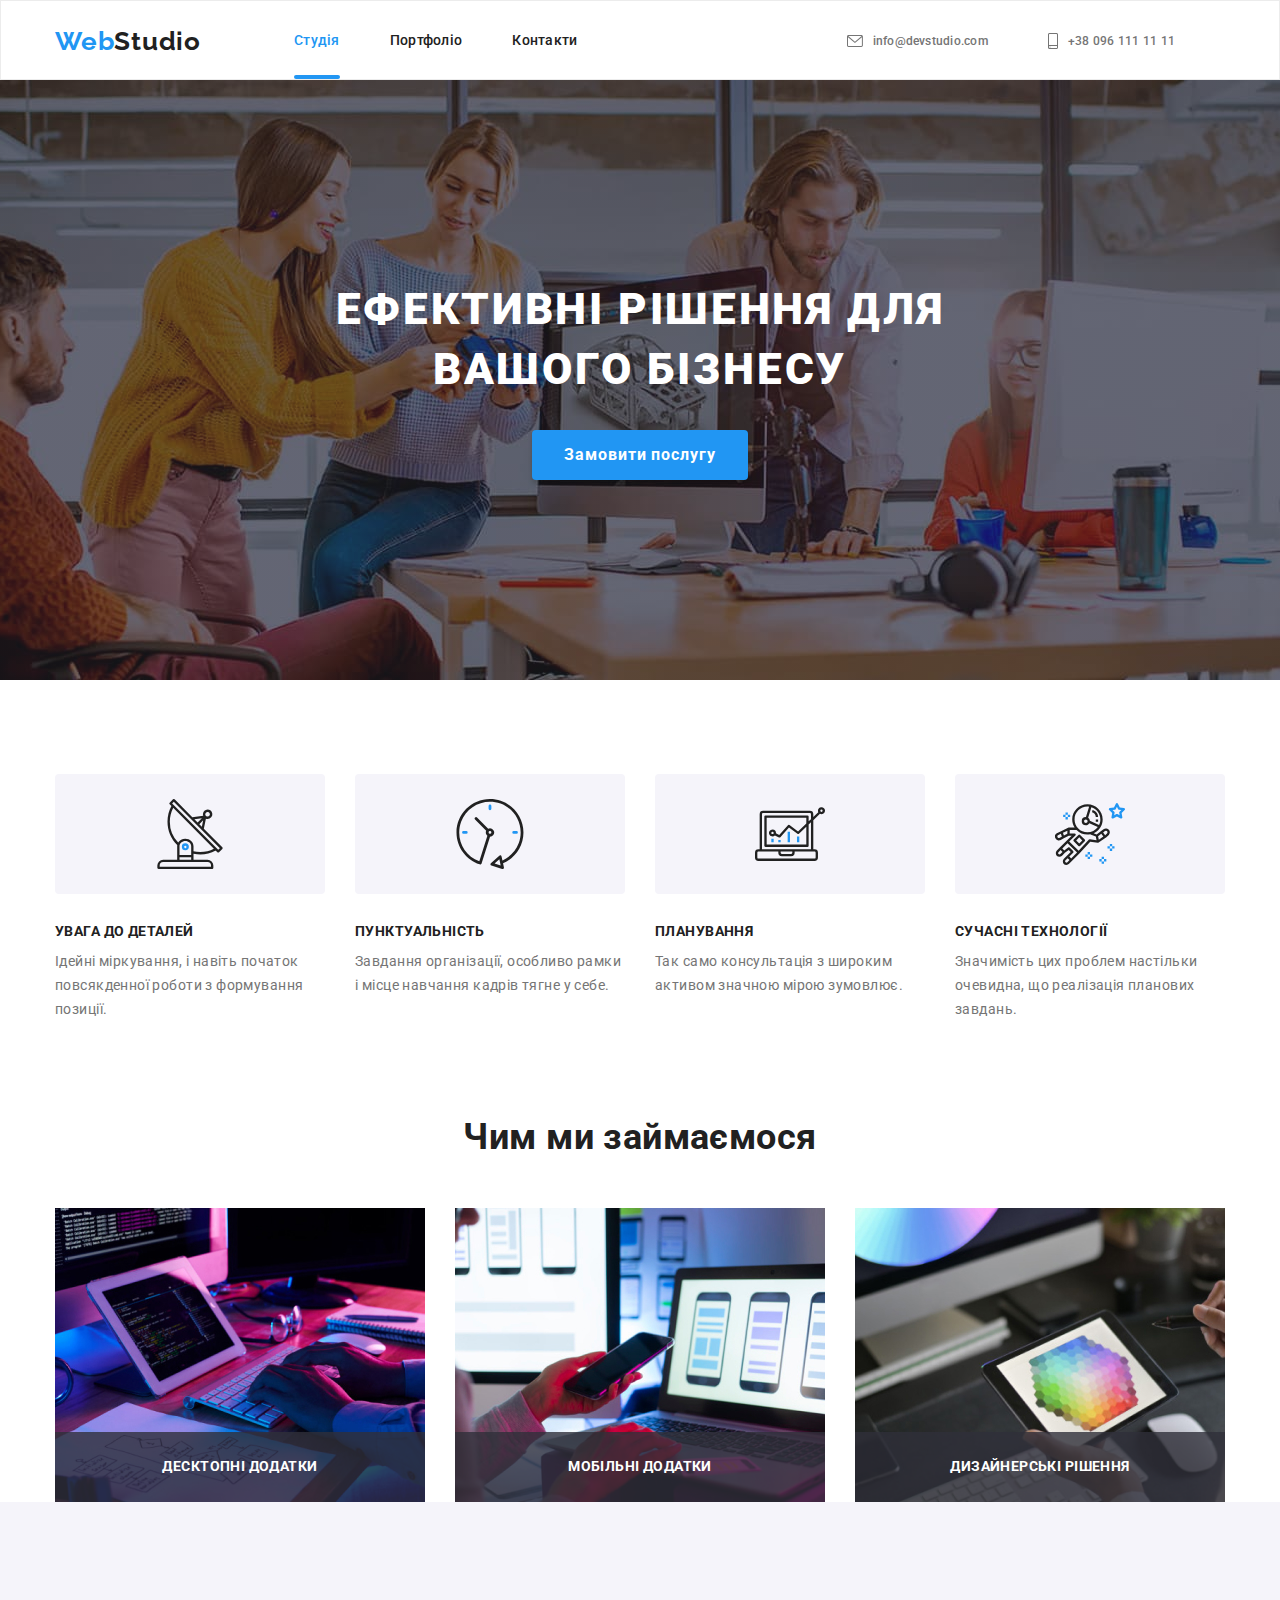
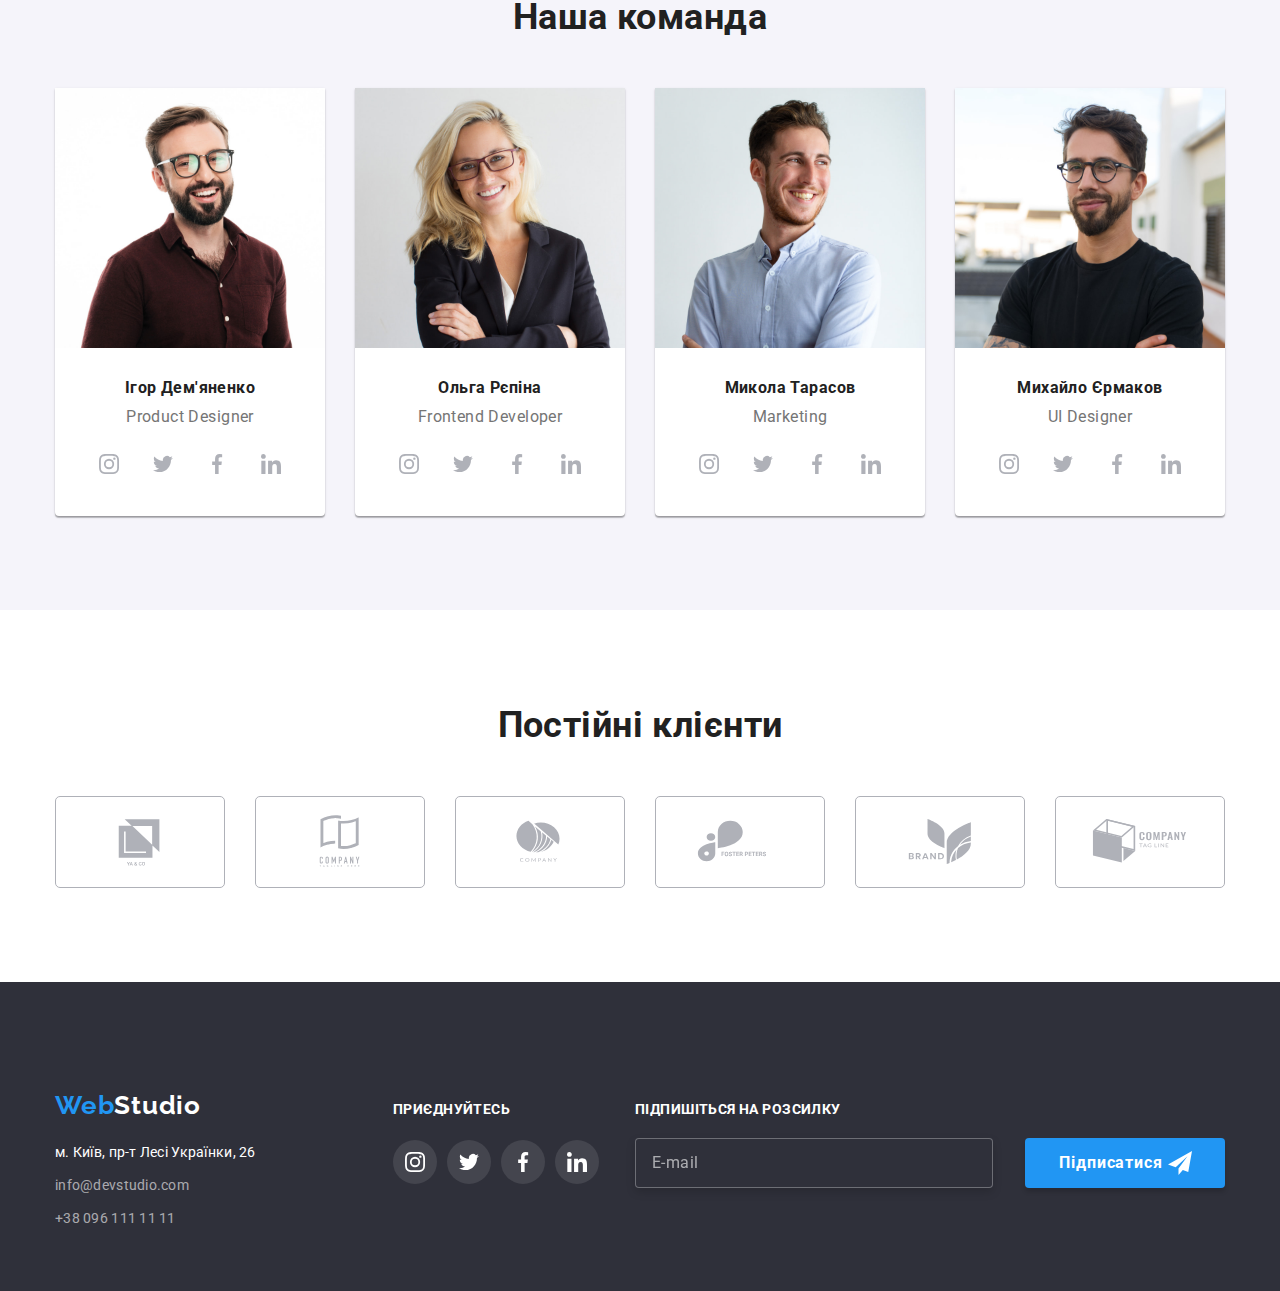
==== commit 0174c905: "wh-08_v10" ====
--- a/index.html
+++ b/index.html
@@ -55,14 +55,15 @@
     </div>
     <!--------------------- мобільне меню --------------------->
     <div class="mob-menu is-hidden" data-menu>
-      <div class="container">
+      <div class="mob-menu_container">
         <div class="mob-menu__top">
           <button data-menu-close type="button" class="mob-menu__close"><svg class="mob-menu__x" width="18px"
               height="18px">
               <use href="./images/symbol.svg#icon-x"></use>
             </svg> </button>
           <ul class="menu-mob__list list">
-            <li class="menu-mob__item"><a href="./index.html" class="menu-mob__link link">Студія</a></li>
+            <li class="menu-mob__item"><a href="./index.html" class="menu-mob__link menu-mob__current link">Студія</a>
+            </li>
             <li class="menu-mob__item"><a href="./portfolio.html" class="menu-mob__link link">Портфоліо</a></li>
             <li class="menu-mob__item"><a href="#" class="menu-mob__link link">Контакти</a></li>
           </ul>
@@ -84,23 +85,23 @@
           <ul class="menu-soc_list list">
             <li class="menu-soc__item">
               <a href="https://www.instagram.com/video.slivki.tv/" class="menu-soc__link link">
-                instagram
+                Instagram
               </a>
             </li>
             <li class="menu-soc__item">
               <a href="" class="menu-soc__link link">
-                twitter
+                Twitter
               </a>
             </li>
             <li class="menu-soc__item">
               <a href="https://www.facebook.com/slivkaalexandr/" class="menu-soc__link link">
-                facebook
+                Facebook
               </a>
             </li>
             <li class="menu-soc__item">
               <a href="https://www.linkedin.com/in/%D0%B0%D0%BB%D0%B5%D0%BA%D1%81%D0%B0%D0%BD%D0%B4%D1%80-%D1%81%D0%BB%D0%B8%D0%B2%D0%BA%D0%B0-b59072ba/"
                 class="menu-soc__link link">
-                linkedin
+                Linkedin
               </a>
               </a>
             </li>
@@ -200,7 +201,15 @@
         <h2 class="section__title">Наша команда</h2>
         <ul class="team__list list">
           <li class="team__blok">
-            <img src="./images/igor.jpg" alt="фото Ігор Дем'яненко" class="team__img" />
+            <picture>
+              <source srcset="./images/team/igor-desktop.jpg 1x, 
+            ./images/team/igor-desktop-2x.jpg 2x" media="(min-width: 1200px)" />
+              <source srcset="./images/team/igor-tab.jpg 1x, 
+            ./images/team/igor-tab-2x.jpg 2x" media="(min-width: 768px)" />
+              <source srcset="./images/team/igor-mob.jpg 1x, 
+            ./images/team/igor-mob-2x.jpg 2x" media="(min-width: 320px)" />
+              <img src="./images/team/igor-desktop.jpg" alt="фото Ігор Дем'яненко" class="team__img" />
+            </picture>
             <div class="team__text">
               <h3 class="team__title">Ігор Дем'яненко</h3>
               <p class="team__subtitle">Product Designer</p>
@@ -239,7 +248,15 @@
             </div>
           </li>
           <li class="team__blok">
-            <img src="./images/olga.jpg" alt="фото Ольга Рєпіна" class="team__img" />
+            <picture>
+              <source srcset="./images/team/olga-desktop.jpg 1x, 
+                        ./images/team/olga-desktop-2x.jpg 2x" media="(min-width: 1200px)" />
+              <source srcset="./images/team/olga-tab.jpg 1x, 
+                        ./images/team/olga-tab-2x.jpg 2x" media="(min-width: 768px)" />
+              <source srcset="./images/team/olga-mob.jpg 1x, 
+                        ./images/team/olga-mob-2x.jpg 2x" media="(min-width: 320px)" />
+              <img src="./images/team/olga-desktop.jpg" alt="фото Ольга Рєпіна" class="team__img" />
+            </picture>
             <div class="team__text">
               <h3 class="team__title">Ольга Рєпіна</h3>
               <p class="team__subtitle">Frontend Developer</p>
@@ -278,7 +295,15 @@
             </div>
           </li>
           <li class="team__blok">
-            <img src="./images/mykola.jpg" alt="фото Микола Тарасов" class="team__img" />
+            <picture>
+              <source srcset="./images/team/mykola-desktop.jpg 1x, 
+                        ./images/team/mykola-desktop-2x.jpg 2x" media="(min-width: 1200px)" />
+              <source srcset="./images/team/mykola-tab.jpg 1x, 
+                        ./images/team/mykola-tab-2x.jpg 2x" media="(min-width: 768px)" />
+              <source srcset="./images/team/mykola-mob.jpg 1x, 
+                        ./images/team/mykola-mob-2x.jpg 2x" media="(min-width: 320px)" />
+              <img src="./images/team/mykola-desktop.jpg" alt="фото Микола Тарасов" class="team__img" />
+            </picture>
             <div class="team__text">
               <h3 class="team__title">Микола Тарасов</h3>
               <p class="team__subtitle">Marketing</p>
@@ -317,7 +342,15 @@
             </div>
           </li>
           <li class="team__blok">
-            <img src="./images/mihailo.jpg" alt="фото михайло Єрмаков" class="team__img" />
+            <picture>
+              <source srcset="./images/team/mihailo-desktop.jpg 1x, 
+                        ./images/team/mihailo-desktop-2x.jpg 2x" media="(min-width: 1200px)" />
+              <source srcset="./images/team/mihailo-tab.jpg 1x, 
+                        ./images/team/mihailo-tab-2x.jpg 2x" media="(min-width: 768px)" />
+              <source srcset="./images/team/mihailo-mob.jpg 1x, 
+                        ./images/team/mihailo-mob-2x.jpg 2x" media="(min-width: 320px)" />
+              <img src="./images/team/mihailo-desktop.jpg" alt="фото михайло Єрмаков" class="team__img" />
+            </picture>
             <div class="team__text">
               <h3 class="team__title">Михайло Єрмаков</h3>
               <p class="team__subtitle">UI Designer</p>
--- a/css/main.min.css
+++ b/css/main.min.css
@@ -1 +1 @@
-p,h1,h2,h3,h4,h5,h6{margin:0}ul,ol{margin:0;padding-left:0}button{display:block;cursor:pointer;border:none;border-radius:4px}address{font-style:normal;margin-top:20px}img{display:block}html{box-sizing:border-box}*,*::beffore *::after{box-sizing:inherit}.list{list-style:none;padding-left:0;margin:0}.link{text-decoration:none}body{font-family:Roboto,sans-serif;background-color:#fff;color:#757575;font-size:14px;letter-spacing:.03em}.section__title{margin-top:0;margin-bottom:50px;font-weight:700;font-size:28px;line-height:1.17;text-align:center;color:var(--main-title-color)}@media screen and (min-width: 1200px){.section__title{font-size:36px}}.clients-link,.services__text,.soc-list__link,.check-text span,.check-text,.modal-close,.mob-menu__close{align-items:center;justify-content:center}:root{--main-title-color: #212121;--second-title-color: #757575;--main-btn-color: #2196f3;--main-link-color: #2196f3;--transition-timing-function: cubic-bezier(0.4, 0, 0.2, 1)}.visually-hidden{position:absolute;width:1px;height:1px;margin:-1px;border:0;padding:0;white-space:nowrap;-webkit-clip-path:inset(100%);clip-path:inset(100%);clip:rect(0 0 0 0);overflow:hidden;overflow:hidden}.mob-menu{width:100vw;height:100vh;background-color:#fff;top:0;position:fixed;z-index:1;padding-top:15px;padding-bottom:15px}.mob-menu>.container{height:100%;display:flex;flex-direction:column;justify-content:space-between;overflow:auto}.menu-mob__open{padding:0;margin-right:15px;background-color:rgba(0,0,0,0)}.menu-mob__container{align-items:center;margin-left:auto}@media screen and (min-width: 768px){.menu-mob__container{display:none}}.mob-menu__close{display:block;margin-left:auto;margin-top:22px;margin-right:14px;position:absolute;width:30px;height:30px;right:8px;top:8px;border-radius:50%;background:#fff;border:1px solid rgba(0,0,0,.1);display:flex;cursor:pointer;transition-property:fill,background-color;transition-duration:250ms;transition-timing-function:var(--transition-timing-function)}.menu-mob__list{margin-top:48px;margin-bottom:64px}.menu-mob__item:not(:last-child){margin-bottom:24px}.menu-mob__link{font-weight:500;font-size:40px;line-height:1.17;letter-spacing:.02em;color:#757575}.mob-connect__tel{font-size:34px;line-height:1.18;letter-spacing:.02em;color:#2196f3;display:block;margin-bottom:32px}.mob-connect__mail{font-weight:500;font-size:24px;line-height:1.17;letter-spacing:.02em;color:#757575;display:block;margin-bottom:32px}.menu-soc_list{display:flex;justify-content:center;flex-wrap:wrap}.menu-soc__item{position:relative;display:block;padding:10px}.menu-soc__link{font-weight:500;font-size:18px;line-height:1.22;letter-spacing:.02em;color:#2196f3}.menu-soc__item:not(:last-child)::after{position:absolute;content:"";width:1px;height:22px;background-color:rgba(33,33,33,.2);left:100%;top:50%;transform:translateY(-50%)}.menu-soc__line{background-color:rgba(33,33,33,.2)}.container{margin-left:auto;margin-right:auto;padding:0px 15px}@media screen and (min-width: 768px){.container{max-width:768px}}@media screen and (min-width: 1200px){.container{max-width:1200px}}.logo{font-family:"Raleway",sans-serif;font-style:normal;font-weight:700;font-size:26px;line-height:1.19;letter-spacing:.03em;color:var(--main-link-color);transition-property:color;transition-duration:250ms;transition-timing-function:var(--transition-timing-function)}.logo__icon{color:var(--main-title-color);transition-property:color;transition-duration:250ms;transition-timing-function:var(--transition-timing-function)}.logo:hover .logo__icon,.logo:focus .logo__icon{color:var(--main-link-color)}.btn{display:inline-block;min-width:216px;font-family:inherit;font-weight:700;font-size:16px;line-height:1.88;letter-spacing:.06em;color:#fff;background-color:#2196f3;cursor:pointer;box-shadow:0px 4px 4px rgba(0,0,0,.15);border-radius:4px;padding:10px 32px;border:none;transition-property:color background-color;transition-duration:250ms;transition-timing-function:var(--transition-timing-function)}.btn.primary{color:#fff;background-color:#2196f3}.btn.secondary{color:#2196f3;background-color:#fff}.btn:hover,.btn:focus{color:var(--main-btn-color);background-color:#fff}.modal{height:609px;max-width:450px;width:100%;background:#fff;position:absolute;top:50%;left:50%;box-shadow:0px 1px 3px rgba(0,0,0,.12),0px 1px 1px rgba(0,0,0,.14),0px 2px 1px rgba(0,0,0,.2);border-radius:4px;padding:40px;transform:scale(1) translate(-50%, -50%);transition:transform 250ms cubic-bezier(0.4, 0, 0.2, 1)}@media screen and (min-width: 1200px){.modal{height:581px;width:528px}}.modal-close{position:absolute;width:30px;height:30px;right:8px;top:8px;border-radius:50%;background:#fff;border:1px solid rgba(0,0,0,.1);display:flex;cursor:pointer;transition-property:fill,background-color;transition-duration:250ms;transition-timing-function:var(--transition-timing-function)}.modal-title{font-weight:700;font-size:20px;line-height:1.15;text-align:center;letter-spacing:.03em;color:#212121;margin-bottom:12px}.modal-close:hover{background-color:var(--main-link-color);fill:#fff}.modal-input{width:100%;height:40px;border:1px solid rgba(33,33,33,.2);border-radius:4px;color:#212121;font-size:16px;padding-left:42px;outline:rgba(0,0,0,0);transition-property:border-color;transition-duration:250ms;transition-timing-function:var(--transition-timing-function)}.modal-input::-moz-placeholder{font-size:12px;line-height:1.17;letter-spacing:.01em;color:rgba(117,117,117,.5)}.modal-input:-ms-input-placeholder{font-size:12px;line-height:1.17;letter-spacing:.01em;color:rgba(117,117,117,.5)}.modal-input::placeholder{font-size:12px;line-height:1.17;letter-spacing:.01em;color:rgba(117,117,117,.5)}.modal-label{font-size:12px;line-height:1.17;letter-spacing:.01em;color:#757575;display:block;margin-bottom:4px}.modal-input-icon{position:absolute;left:12px;top:50%;transform:translateY(-50%);transition-property:fill;transition-duration:250ms;transition-timing-function:var(--transition-timing-function)}.modal-input:focus{border-color:var(--main-link-color)}.modal-input:focus+.modal-input-icon{fill:var(--main-link-color)}.modal-textarea-block{display:block;margin-bottom:4px;font-size:12px}.modal-textarea{width:100%;height:120px;border:1px solid rgba(33,33,33,.2);border-radius:4px;display:block;padding:12px 16px;margin-bottom:20px;resize:none;outline:rgba(0,0,0,0);transition-property:border-color;transition-duration:250ms;transition-timing-function:var(--transition-timing-function)}.modal-textarea:focus{border-color:var(--main-link-color)}.modal-textarea::-moz-placeholder{font-size:12px;line-height:1.17;letter-spacing:.01em;color:rgba(117,117,117,.5)}.modal-textarea:-ms-input-placeholder{font-size:12px;line-height:1.17;letter-spacing:.01em;color:rgba(117,117,117,.5)}.modal-textarea::placeholder{font-size:12px;line-height:1.17;letter-spacing:.01em;color:rgba(117,117,117,.5)}.modal-field{margin-bottom:30px}.modal-btn{display:block;margin:0 auto}.input-label{font-size:12px;line-height:1.17;letter-spacing:.01em;color:#757575}.input-label span{margin-bottom:4px;display:block}.input-wrap{position:relative;margin-bottom:10px}.input-check:focus+.check-text span{border-color:var(--main-link-color)}.check-text{font-size:12px;line-height:1.16;letter-spacing:.03em;color:#757575;display:flex;gap:7px}.check-link{color:var(--main-link-color)}.check-text span{width:16px;height:15px;border:2px solid #212121;border-radius:3px;margin-right:5px;display:flex;fill:rgba(0,0,0,0)}.input-check:checked+.check-text span{background-color:var(--main-link-color);border-color:rgba(0,0,0,0);fill:#fff}.backdrop{position:fixed;top:0;left:0;width:100%;height:100%;opacity:1;background-color:rgba(0,0,0,.6);transition-property:opacity,visibility;transition-duration:250ms;transition-timing-function:var(--transition-timing-function)}.backdrop.is-hidden .modal{transform:translate(-50%, -50%) scale(0.7)}.is-hidden{opacity:0;visibility:hidden;pointer-events:none}.subscribe-form{display:flex;position:relative}@media screen and (min-width: 320px){.subscribe-form{justify-content:center;flex-wrap:wrap;gap:20px}}@media screen and (min-width: 768px){.subscribe-form{justify-content:center;flex-wrap:wrap;gap:20px}}.subscribe-title{font-weight:700;font-size:14px;line-height:1.14;letter-spacing:.03em;text-transform:uppercase;color:#fff;margin-bottom:20px}@media screen and (min-width: 768px){.subscribe-title{margin-top:60px}}.subscribe-input{height:50px;padding-left:16px;background-color:#2f303a;border:1px solid rgba(255,255,255,.3);filter:drop-shadow(0px 4px 4px rgba(0, 0, 0, 0.15));border-radius:4px;outline:rgba(0,0,0,0);color:#fff;transition-property:border-color;transition-duration:250ms;transition-timing-function:var(--transition-timing-function)}@media screen and (min-width: 320px){.subscribe-input{width:100%}}@media screen and (min-width: 768px){.subscribe-input{width:450}}@media screen and (min-width: 1200px){.subscribe-input{width:358px;margin-right:12px}}.subscribe-input:focus{border-color:var(--main-link-color)}.subscribe-wrap{height:50px}.subscribe-btn{display:inline-block;position:relative;min-width:200px;height:50px;font-family:inherit;font-weight:700;font-size:16px;line-height:1.88;letter-spacing:.06em;color:#fff;background-color:#2196f3;cursor:pointer;padding-right:34px;box-shadow:0px 4px 4px rgba(0,0,0,.15);border-radius:4px;border:none;transition-property:color,background-color;transition-duration:250ms;transition-timing-function:var(--transition-timing-function)}.subscribe-btn:hover,.subscribe-btn:focus{color:var(--main-btn-color);background-color:#fff}.subscribe-input-icon{fill:#fff;position:absolute;margin-left:5px;top:50%;transform:translateY(-50%);transition-property:fill;transition-duration:250ms;transition-timing-function:var(--transition-timing-function)}.subscribe-btn:hover .subscribe-input-icon{fill:var(--main-btn-color)}input::-moz-placeholder{font-size:16px;line-height:1.25;letter-spacing:.03em;color:rgba(255,255,255,.6)}input:-ms-input-placeholder{font-size:16px;line-height:1.25;letter-spacing:.03em;color:rgba(255,255,255,.6)}input::placeholder{font-size:16px;line-height:1.25;letter-spacing:.03em;color:rgba(255,255,255,.6)}.soc-list{display:flex;justify-content:center;gap:10px}.soc-list__item{width:44px;height:44px}.soc-list__icon{fill:currentColor}.soc-list__link:hover,.soc-list__link:focus{background-color:var(--main-link-color);color:#fff}.soc-list__link{width:100%;height:100%;border-radius:50%;display:flex}.header{border:1px solid #ececec}.header__container{padding:25px 0;display:flex}.header__navigation{display:flex;align-items:center}.header__menu{display:none}@media screen and (min-width: 768px){.header__menu{display:contents;display:flex;margin-left:86px;margin-right:93px}}@media screen and (min-width: 1200px){.header__menu{display:flex;margin-left:93px}}.header__connect{display:none}@media screen and (min-width: 768px){.header__connect{display:contents;display:flex;flex-wrap:wrap;margin-right:50px;font-size:12px;gap:10px}}@media screen and (min-width: 1200px){.header__connect{display:flex;align-items:center;margin-left:auto}}.menu .menu__item:not(:last-child){margin-right:50px}.menu .link{display:block;color:var(--main-title-color);font-weight:500;line-height:1.14;letter-spacing:.02em;transition-property:color;transition-duration:250ms;transition-timing-function:var(--transition-timing-function)}.menu .link:hover,.menu .link:focus{color:#2196f3}.menu li .current{color:var(--main-link-color)}.menu__item{position:relative}.connect .link:hover,.connect .link:focus{color:#2196f3}@media screen and (min-width: 1200px){.connect .connect__item+.connect__item{margin-left:50px}}.connect__link{font-weight:500;line-height:1.14;letter-spacing:.02em;color:var(--second-title-color);display:flex;align-items:center;transition-property:color;transition-duration:250ms;transition-timing-function:var(--transition-timing-function)}.connect__symbol{fill:currentColor;margin-right:10px}.connect__symbol:hover,.connect__symbol:focus{color:#2196f3}.link.current::after{content:"";position:absolute;bottom:-32px;right:0;display:block;width:100%;height:4px;border-radius:2px;background:#2196f3}@media screen and (min-width: 320px){.logo__header{margin-left:15px}}.container__hero{padding:200px 0;align-content:center;height:600px;margin:0 auto}@media screen and (min-width: 1200px){.container__hero{max-width:1600px}}.hero{background:#2f303a;text-align:center;background-repeat:no-repeat;background-position:center;background-size:cover;background-image:linear-gradient(rgba(47, 48, 58, 0.4), rgba(47, 48, 58, 0.4)),url(../images/bg-hero-mob.jpg)}@media(min-device-pixel-ratio: 2),(-webkit-min-device-pixel-ratio: 2),(min-resolution: 192dpi),(min-resolution: 2dppx){.hero{background-image:url("../images/bg-hero-mob-2x.jpg")}}@media screen and (min-width: 768px){.hero{background-image:linear-gradient(rgba(47, 48, 58, 0.4), rgba(47, 48, 58, 0.4)),url(../images/bg-hero-tab.jpg)}}@media screen and (min-width: 768px)and (min-device-pixel-ratio: 2),screen and (min-width: 768px)and (-webkit-min-device-pixel-ratio: 2),screen and (min-width: 768px)and (min-resolution: 192dpi),screen and (min-width: 768px)and (min-resolution: 2dppx){.hero{background-image:url("../images/bg-hero-tab-2x.jpg")}}@media screen and (min-width: 1200px){.hero{background-image:linear-gradient(rgba(47, 48, 58, 0.4), rgba(47, 48, 58, 0.4)),url(../images/bg-hero.jpg)}}@media screen and (min-width: 1200px)and (min-device-pixel-ratio: 2),screen and (min-width: 1200px)and (-webkit-min-device-pixel-ratio: 2),screen and (min-width: 1200px)and (min-resolution: 192dpi),screen and (min-width: 1200px)and (min-resolution: 2dppx){.hero{background-image:url("../images/bg-hero-2x.jpg")}}.hero__title{margin:0 auto;margin-bottom:30px;font-weight:900;text-align:center;letter-spacing:.06em;text-transform:uppercase;color:#fff}@media screen and (min-width: 320px){.hero__title{font-size:26px;line-height:1.61}}@media screen and (min-width: 720px){.hero__title{font-size:26px;line-height:1.61}}@media screen and (min-width: 1200px){.hero__title{width:696px;font-size:44px;line-height:1.36}}.portfolio{padding:94px 0}.portfolio-menu{display:flex;gap:8px;justify-content:center;margin-bottom:50px}.portfolio-list{display:flex;flex-wrap:wrap;gap:30px}.portfolio-title{font-weight:700;font-size:18px;line-height:2;letter-spacing:.06em;color:var(--main-title-color)}.portfolio-subtitle{font-size:16px;line-height:1.88;color:var(--second-title-color);margin-top:4px}.portfolio-item{padding:20px 24px;border:1px solid #eee}.portfolio-btn{font-weight:500;font-size:16px;line-height:1.62;letter-spacing:.03em;text-align:center;color:var(--main-title-color);background-color:#f5f4fa;cursor:pointer;padding:6px 22px;transition-property:color,background-color,box-shadow;transition-duration:250ms;transition-timing-function:var(--transition-timing-function)}.portfolio-btn:hover,.portfolio-btn:focus{color:#fff;background-color:#2196f3;box-shadow:0px 3px 1px rgba(0,0,0,.1),0px 1px 2px rgba(0,0,0,.08),0px 2px 2px rgba(0,0,0,.12)}.portfolio-adress{line-height:1.71;letter-spacing:.02em;color:#fff;transition-property:color;transition-duration:250ms;transition-timing-function:var(--transition-timing-function)}.portfolio-adress:hover,.portfolio-adress:focus{color:#2196f3}.portfolio-contacts{line-height:1.71;letter-spacing:.02em;color:rgba(255,255,255,.6);transition-property:color,box-shadow;transition-duration:250ms;transition-timing-function:var(--transition-timing-function)}.portfolio-contacts:hover,.portfolio-contacts:focus{color:#2196f3}.portfolio-link{display:block;transition-property:box-shadow;transition-duration:250ms;transition-timing-function:var(--transition-timing-function)}.portfolio-link:hover,.portfolio-link:focus{box-shadow:0px 1px 1px rgba(0,0,0,.12),0px 4px 4px rgba(0,0,0,.06),1px 4px 6px rgba(0,0,0,.16)}.portfolio-link:hover .portfolio-text,.portfolio-link:focus .portfolio-text{transform:translateY(0)}.portfolio-block{position:relative;overflow:hidden}.portfolio .img{display:block;max-width:100%;height:auto}.portfolio .flex-element:nth-child(3n){margin-right:0}.portfolio .flex-element{width:370px}.portfolio-text{width:100%;height:100%;position:absolute;background:rgba(33,150,243,.9);transform:translateY(100%);transition-property:transform;transition-duration:250ms;transition-timing-function:var(--transition-timing-function);padding:20px 43px;font-size:18px;line-height:1.56;letter-spacing:.03em;color:#fff}.benefits__container{margin-bottom:0px;margin-top:0;padding:94px 0}.benefits__block{height:120px;max-width:100%;background-color:#f5f4fa;margin-bottom:30px;display:flex;align-items:center;justify-content:center;border-radius:4px}.benefits__title{margin-top:0;margin-bottom:10px;font-weight:700;font-size:14px;line-height:1.14;text-transform:uppercase;color:var(--main-title-color)}@media screen and (min-width: 320px){.benefits__title{width:100%}}@media screen and (min-width: 768px){.benefits__title{width:354px}}@media screen and (min-width: 1200px){.benefits__title{width:270px}}.benefits__subtitle{margin-top:0;margin-bottom:0;line-height:1.71}@media screen and (min-width: 320px){.benefits__subtitle{width:100%}}@media screen and (min-width: 768px){.benefits__subtitle{width:354px}}@media screen and (min-width: 1200px){.benefits__subtitle{width:270px}}.benefits__list{display:flex;flex-wrap:wrap;gap:30px;justify-content:center}@media screen and (min-width: 320px){.benefits__item{width:100%}}@media screen and (min-width: 768px){.benefits__item{width:354px}}@media screen and (min-width: 1200px){.benefits__item{width:270px}}.services__container{padding:94px 0;padding-top:0;display:none}@media screen and (min-width: 1200px){.services__container{display:contents}}.services__list{display:flex;flex-wrap:wrap;gap:30px;justify-content:center}.services__text{font-weight:700;line-height:1.14;text-transform:uppercase;color:#fff;width:100%;height:70px;background-color:rgba(47,48,58,.8);position:absolute;bottom:0;display:flex}.services__item{position:relative}.services__jpg{width:100%}.team-container{padding:94px 0}.team{background:#f5f4fa}.team__list{display:flex;flex-wrap:wrap;gap:30px;justify-content:center}.team__blok{background:#fff;box-shadow:0px 1px 3px rgba(0,0,0,.12),0px 1px 1px rgba(0,0,0,.14),0px 2px 1px rgba(0,0,0,.2);border-radius:0px 0px 4px 4px}.team__text{padding-top:30px;padding-bottom:30px}.team__title{font-size:16px;line-height:1.19;text-align:center;color:var(--main-title-color)}.team__subtitle{font-weight:400;font-size:16px;line-height:1.19;text-align:center;color:var(--second-title-color);margin-top:10px}.team__img{display:block;width:100%}@media screen and (min-width: 768px){.team__img{width:354px}}@media screen and (min-width: 1200px){.team__img{width:270px}}.soc-list__team{margin-top:16px}.team__soc-link{color:#afb1b8;transition-property:background-color,color;transition-duration:250ms;transition-timing-function:var(--transition-timing-function)}.container__clients{padding:94px 15px}@media screen and (min-width: 768px){.container__clients{max-width:768px}}@media screen and (min-width: 1200px){.container__clients{max-width:1200px}}.clients-list{display:flex;flex-wrap:wrap;gap:30px;justify-content:center}.clients-item{height:92px;width:calc((100% - 30px)/2)}@media screen and (min-width: 768px){.clients-item{width:226px}}@media screen and (min-width: 1200px){.clients-item{width:170px}}.clients-link{width:100%;height:100%;fill:#afb1b8;display:flex;border:1px solid #afb1b8;border-radius:5px;transition-property:border-color,fill;transition-duration:250ms;transition-timing-function:var(--transition-timing-function)}.clients-link:hover,.clients-link:focus{border-color:var(--main-link-color);fill:var(--main-btn-color)}.footer{background-color:#2f303a;padding:60px 0}.footer .container{display:flex}@media screen and (min-width: 320px){.footer .container{max-width:480px;gap:60px;text-align:center;justify-content:center;flex-wrap:wrap}}@media screen and (min-width: 768px){.footer .container{max-width:768px;text-align:center;gap:0}}@media screen and (min-width: 1200px){.footer .container{max-width:1200px;align-items:baseline;text-align:left}}.footer-link{font-style:normal}@media screen and (min-width: 1200px){.footer-link{width:232px;margin-right:70px}}.footer-logo{color:#fff;transition-property:color;transition-duration:250ms;transition-timing-function:var(--transition-timing-function)}.footer-item:not(:last-child){margin-bottom:9px}.footer-title{font-weight:700;font-size:14px;line-height:1.14;letter-spacing:.03em;text-transform:uppercase;color:#fff}@media screen and (min-width: 768px){.footer-soc{margin-left:165px}}@media screen and (min-width: 1200px){.footer-soc{max-width:1200px;margin-right:auto;margin-left:auto}}.logo:hover .footer-logo,.logo:focus .footer-logo{color:var(--main-link-color)}.soc-link__footer{color:#fff;background-color:rgba(255,255,255,.1);transition-property:background-color;transition-duration:250ms;transition-timing-function:var(--transition-timing-function)}.soc-link__footer:hover,.soc-link__footer:focus{background-color:var(--main-link-color)}.soc-list__footer{margin-top:22px}/*# sourceMappingURL=main.min.css.map */+p,h1,h2,h3,h4,h5,h6{margin:0}ul,ol{margin:0;padding-left:0}button{display:block;cursor:pointer;border:none;border-radius:4px}address{font-style:normal;margin-top:20px}img{display:block}html{box-sizing:border-box}*,*::beffore *::after{box-sizing:inherit}.list{list-style:none;padding-left:0;margin:0}.link{text-decoration:none}body{font-family:Roboto,sans-serif;background-color:#fff;color:#757575;font-size:14px;letter-spacing:.03em}.section__title{margin-top:0;margin-bottom:50px;font-weight:700;font-size:28px;line-height:1.17;text-align:center;color:var(--main-title-color)}@media screen and (min-width: 1200px){.section__title{font-size:36px}}.clients-link,.services__text,.soc-list__link,.check-text span,.check-text,.modal-close,.mob-menu__close{align-items:center;justify-content:center}:root{--main-title-color: #212121;--second-title-color: #757575;--main-btn-color: #2196f3;--main-link-color: #2196f3;--transition-timing-function: cubic-bezier(0.4, 0, 0.2, 1)}.visually-hidden{position:absolute;width:1px;height:1px;margin:-1px;border:0;padding:0;white-space:nowrap;-webkit-clip-path:inset(100%);clip-path:inset(100%);clip:rect(0 0 0 0);overflow:hidden;overflow:hidden}.mob-menu{width:100vw;height:100vh;background-color:#fff;top:0;position:fixed;top:0;left:0;z-index:1;padding-top:15px;padding-bottom:15px}.mob-menu>.mob-menu_container{height:100%;display:flex;flex-direction:column;justify-content:space-between;overflow:auto}.mob-menu_container{padding-left:40px}.menu-mob__open{padding:0;margin-right:15px;background-color:rgba(0,0,0,0)}.menu-mob__container{align-items:center;margin-left:auto}@media screen and (min-width: 768px){.menu-mob__container{display:none}}.mob-menu__close{display:block;margin-left:auto;margin-top:22px;margin-right:14px;position:absolute;width:30px;height:30px;right:8px;top:8px;border-radius:50%;background:#fff;border:1px solid rgba(0,0,0,.1);display:flex;cursor:pointer;transition-property:fill,background-color;transition-duration:250ms;transition-timing-function:var(--transition-timing-function)}.mob-menu__close:hover,.mob-menu__close:focus{fill:#fff;background-color:#2196f3}.menu-mob__list{margin-top:48px;margin-bottom:64px}.menu-mob__item:not(:last-child){margin-bottom:24px}.menu-mob__link{font-weight:500;font-size:40px;line-height:1.17;letter-spacing:.02em;color:#212121}.menu-mob__current{color:#2196f3}.mob-connect__tel{font-size:34px;line-height:1.18;letter-spacing:.02em;color:#2196f3;display:block;margin-bottom:32px}.mob-connect__mail{font-weight:500;font-size:24px;line-height:1.17;letter-spacing:.02em;color:#757575;display:block;margin-bottom:32px}.menu-soc_list{display:flex;flex-wrap:wrap}.menu-soc__item{position:relative;display:block}.menu-soc__item:not(:last-child){padding-right:10px}.menu-soc__item:not(:first-child){padding-left:10px}.menu-soc__link{font-weight:500;font-size:18px;line-height:1.22;letter-spacing:.02em;color:#2196f3}.menu-soc__item:not(:last-child)::after{position:absolute;content:"";width:1px;height:22px;background-color:rgba(33,33,33,.2);left:100%;top:50%;transform:translateY(-50%)}.menu-soc__line{background-color:rgba(33,33,33,.2)}.container{width:100%;padding:0 15px;margin:0 auto}@media screen and (min-width: 480px){.container{width:480px}}@media screen and (min-width: 768px){.container{width:768px}}@media screen and (min-width: 1200px){.container{width:1200px}}.logo{font-family:"Raleway",sans-serif;font-style:normal;font-weight:700;letter-spacing:.03em;color:var(--main-link-color);transition-property:color;transition-duration:250ms;transition-timing-function:var(--transition-timing-function);font-size:24px;line-height:1.17}@media screen and (min-width: 1200px){.logo{font-size:26px;line-height:1.19}}.logo__icon{color:var(--main-title-color);transition-property:color;transition-duration:250ms;transition-timing-function:var(--transition-timing-function)}.logo:hover .logo__icon,.logo:focus .logo__icon{color:var(--main-link-color)}.btn{display:inline-block;min-width:216px;font-family:inherit;font-weight:700;font-size:16px;line-height:1.88;letter-spacing:.06em;color:#fff;background-color:#2196f3;cursor:pointer;box-shadow:0px 4px 4px rgba(0,0,0,.15);border-radius:4px;padding:10px 32px;border:none;transition-property:color background-color;transition-duration:250ms;transition-timing-function:var(--transition-timing-function)}.btn.primary{color:#fff;background-color:#2196f3}.btn.secondary{color:#2196f3;background-color:#fff}.btn:hover,.btn:focus{color:var(--main-btn-color);background-color:#fff}.modal{height:609px;max-width:450px;width:100%;background:#fff;position:absolute;top:50%;left:50%;box-shadow:0px 1px 3px rgba(0,0,0,.12),0px 1px 1px rgba(0,0,0,.14),0px 2px 1px rgba(0,0,0,.2);border-radius:4px;padding:40px;transform:scale(1) translate(-50%, -50%);transition:transform 250ms cubic-bezier(0.4, 0, 0.2, 1)}@media screen and (min-width: 1200px){.modal{height:581px;width:528px}}.modal-close{position:absolute;width:30px;height:30px;right:8px;top:8px;border-radius:50%;background:#fff;border:1px solid rgba(0,0,0,.1);display:flex;cursor:pointer;transition-property:fill,background-color;transition-duration:250ms;transition-timing-function:var(--transition-timing-function)}.modal-title{font-weight:700;font-size:20px;line-height:1.15;text-align:center;letter-spacing:.03em;color:#212121;margin-bottom:12px}.modal-close:hover{background-color:var(--main-link-color);fill:#fff}.modal-input{width:100%;height:40px;border:1px solid rgba(33,33,33,.2);border-radius:4px;color:#212121;font-size:16px;padding-left:42px;outline:rgba(0,0,0,0);transition-property:border-color;transition-duration:250ms;transition-timing-function:var(--transition-timing-function)}.modal-input::-moz-placeholder{font-size:12px;line-height:1.17;letter-spacing:.01em;color:rgba(117,117,117,.5)}.modal-input:-ms-input-placeholder{font-size:12px;line-height:1.17;letter-spacing:.01em;color:rgba(117,117,117,.5)}.modal-input::placeholder{font-size:12px;line-height:1.17;letter-spacing:.01em;color:rgba(117,117,117,.5)}.modal-label{font-size:12px;line-height:1.17;letter-spacing:.01em;color:#757575;display:block;margin-bottom:4px}.modal-input-icon{position:absolute;left:12px;top:50%;transform:translateY(-50%);transition-property:fill;transition-duration:250ms;transition-timing-function:var(--transition-timing-function)}.modal-input:focus{border-color:var(--main-link-color)}.modal-input:focus+.modal-input-icon{fill:var(--main-link-color)}.modal-textarea-block{display:block;margin-bottom:4px;font-size:12px}.modal-textarea{width:100%;height:120px;border:1px solid rgba(33,33,33,.2);border-radius:4px;display:block;padding:12px 16px;margin-bottom:20px;resize:none;outline:rgba(0,0,0,0);transition-property:border-color;transition-duration:250ms;transition-timing-function:var(--transition-timing-function)}.modal-textarea:focus{border-color:var(--main-link-color)}.modal-textarea::-moz-placeholder{font-size:12px;line-height:1.17;letter-spacing:.01em;color:rgba(117,117,117,.5)}.modal-textarea:-ms-input-placeholder{font-size:12px;line-height:1.17;letter-spacing:.01em;color:rgba(117,117,117,.5)}.modal-textarea::placeholder{font-size:12px;line-height:1.17;letter-spacing:.01em;color:rgba(117,117,117,.5)}.modal-field{margin-bottom:30px}.modal-btn{display:block;margin:0 auto}.input-label{font-size:12px;line-height:1.17;letter-spacing:.01em;color:#757575}.input-label span{margin-bottom:4px;display:block}.input-wrap{position:relative;margin-bottom:10px}.input-check:focus+.check-text span{border-color:var(--main-link-color)}.check-text{font-size:12px;line-height:1.16;letter-spacing:.03em;color:#757575;display:flex;gap:7px}.check-link{color:var(--main-link-color)}.check-text span{width:16px;height:15px;border:2px solid #212121;border-radius:3px;margin-right:5px;display:flex;fill:rgba(0,0,0,0)}.input-check:checked+.check-text span{background-color:var(--main-link-color);border-color:rgba(0,0,0,0);fill:#fff}.backdrop{position:fixed;top:0;left:0;width:100%;height:100%;opacity:1;background-color:rgba(0,0,0,.6);transition-property:opacity,visibility;transition-duration:250ms;transition-timing-function:var(--transition-timing-function)}.backdrop.is-hidden .modal{transform:translate(-50%, -50%) scale(0.7)}.is-hidden{opacity:0;visibility:hidden;pointer-events:none}.subscribe-form{display:flex;position:relative}@media screen and (min-width: 320px){.subscribe-form{justify-content:center;flex-wrap:wrap;gap:20px}}@media screen and (min-width: 768px){.subscribe-form{justify-content:center;flex-wrap:wrap;gap:20px}}.subscribe-title{font-weight:700;font-size:14px;line-height:1.14;letter-spacing:.03em;text-transform:uppercase;color:#fff;margin-bottom:20px}@media screen and (min-width: 768px){.subscribe-title{margin-top:60px}}.subscribe-input{height:50px;padding-left:16px;background-color:#2f303a;border:1px solid rgba(255,255,255,.3);filter:drop-shadow(0px 4px 4px rgba(0, 0, 0, 0.15));border-radius:4px;outline:rgba(0,0,0,0);color:#fff;transition-property:border-color;transition-duration:250ms;transition-timing-function:var(--transition-timing-function)}@media screen and (min-width: 320px){.subscribe-input{width:100%}}@media screen and (min-width: 768px){.subscribe-input{width:450}}@media screen and (min-width: 1200px){.subscribe-input{width:358px;margin-right:12px}}.subscribe-input:focus{border-color:var(--main-link-color)}.subscribe-wrap{height:50px}.subscribe-btn{display:inline-block;position:relative;min-width:200px;height:50px;font-family:inherit;font-weight:700;font-size:16px;line-height:1.88;letter-spacing:.06em;color:#fff;background-color:#2196f3;cursor:pointer;padding-right:34px;box-shadow:0px 4px 4px rgba(0,0,0,.15);border-radius:4px;border:none;transition-property:color,background-color;transition-duration:250ms;transition-timing-function:var(--transition-timing-function)}.subscribe-btn:hover,.subscribe-btn:focus{color:var(--main-btn-color);background-color:#fff}.subscribe-input-icon{fill:#fff;position:absolute;margin-left:5px;top:50%;transform:translateY(-50%);transition-property:fill;transition-duration:250ms;transition-timing-function:var(--transition-timing-function)}.subscribe-btn:hover .subscribe-input-icon{fill:var(--main-btn-color)}input::-moz-placeholder{font-size:16px;line-height:1.25;letter-spacing:.03em;color:rgba(255,255,255,.6)}input:-ms-input-placeholder{font-size:16px;line-height:1.25;letter-spacing:.03em;color:rgba(255,255,255,.6)}input::placeholder{font-size:16px;line-height:1.25;letter-spacing:.03em;color:rgba(255,255,255,.6)}.soc-list{display:flex;justify-content:center;gap:10px}.soc-list__item{width:44px;height:44px}.soc-list__icon{fill:currentColor}.soc-list__link:hover,.soc-list__link:focus{background-color:var(--main-link-color);color:#fff}.soc-list__link{width:100%;height:100%;border-radius:50%;display:flex}.header{height:60px;border:1px solid #ececec}@media screen and (min-width: 768px){.header{height:80px;border:1px solid #ececec}}.header__container{display:flex;padding-top:12px}@media screen and (min-width: 768px){.header__container{padding-top:21px}}@media screen and (min-width: 1200px){.header__container{padding-top:25px}}.header__navigation{display:flex;align-items:center}.header__menu{display:none}@media screen and (min-width: 768px){.header__menu{display:contents;display:flex;margin-left:86px;margin-right:93px}}@media screen and (min-width: 1200px){.header__menu{display:flex;margin-left:93px}}.header__connect{display:none}@media screen and (min-width: 768px){.header__connect{display:contents;display:flex;flex-wrap:wrap;margin-right:50px;font-size:12px;gap:10px}}@media screen and (min-width: 1200px){.header__connect{display:flex;align-items:center;margin-left:auto}}.menu .menu__item:not(:last-child){margin-right:50px}.menu .link{display:block;color:var(--main-title-color);font-weight:500;line-height:1.14;letter-spacing:.02em;transition-property:color;transition-duration:250ms;transition-timing-function:var(--transition-timing-function)}.menu .link:hover,.menu .link:focus{color:#2196f3}.menu li .current{color:var(--main-link-color)}.menu__item{position:relative}.connect .link:hover,.connect .link:focus{color:#2196f3}@media screen and (min-width: 1200px){.connect .connect__item+.connect__item{margin-left:50px}}.connect__link{font-weight:500;line-height:1.14;letter-spacing:.02em;color:var(--second-title-color);display:flex;align-items:center;transition-property:color;transition-duration:250ms;transition-timing-function:var(--transition-timing-function)}.connect__symbol{fill:currentColor;margin-right:10px}.connect__symbol:hover,.connect__symbol:focus{color:#2196f3}.link.current::after{content:"";position:absolute;right:0;display:block;width:100%;height:4px;border-radius:2px;background:#2196f3}@media screen and (min-width: 768px){.link.current::after{bottom:-28px}}@media screen and (min-width: 1200px){.link.current::after{bottom:-30px}}.container__hero{align-content:center;margin:0 auto;max-width:1600px}@media screen and (min-width: 320px){.container__hero{padding:118px 0}}@media screen and (min-width: 768px){.container__hero{height:400px}}@media screen and (min-width: 1200px){.container__hero{height:600px;padding:200px 0}}.hero{background:#2f303a;text-align:center;background-repeat:no-repeat;background-position:center;background-size:cover;background-image:linear-gradient(rgba(47, 48, 58, 0.4), rgba(47, 48, 58, 0.4)),url(../images/bg-hero-mob.jpg)}@media(min-device-pixel-ratio: 2),(-webkit-min-device-pixel-ratio: 2),(min-resolution: 192dpi),(min-resolution: 2dppx){.hero{background-image:url("../images/bg-hero-mob-2x.jpg")}}@media screen and (min-width: 768px){.hero{background-image:linear-gradient(rgba(47, 48, 58, 0.4), rgba(47, 48, 58, 0.4)),url(../images/bg-hero-tab.jpg)}}@media screen and (min-width: 768px)and (min-device-pixel-ratio: 2),screen and (min-width: 768px)and (-webkit-min-device-pixel-ratio: 2),screen and (min-width: 768px)and (min-resolution: 192dpi),screen and (min-width: 768px)and (min-resolution: 2dppx){.hero{background-image:url("../images/bg-hero-tab-2x.jpg")}}@media screen and (min-width: 1200px){.hero{background-image:linear-gradient(rgba(47, 48, 58, 0.4), rgba(47, 48, 58, 0.4)),url(../images/bg-hero.jpg)}}@media screen and (min-width: 1200px)and (min-device-pixel-ratio: 2),screen and (min-width: 1200px)and (-webkit-min-device-pixel-ratio: 2),screen and (min-width: 1200px)and (min-resolution: 192dpi),screen and (min-width: 1200px)and (min-resolution: 2dppx){.hero{background-image:url("../images/bg-hero-2x.jpg")}}.hero__title{margin:0 auto;font-weight:900;text-align:center;letter-spacing:.06em;text-transform:uppercase;color:#fff}@media screen and (min-width: 320px){.hero__title{font-size:26px;line-height:1.61;margin-bottom:30px}}@media screen and (min-width: 720px){.hero__title{font-size:26px;line-height:1.61;margin-bottom:40px}}@media screen and (min-width: 1200px){.hero__title{width:696px;font-size:44px;line-height:1.36;margin-bottom:30px}}.portfolio{padding:94px 0}.portfolio-menu{display:flex;flex-wrap:wrap;gap:8px;justify-content:center;margin-bottom:50px}.portfolio-list{display:flex;flex-wrap:wrap;gap:30px}.portfolio-title{font-weight:700;font-size:18px;line-height:2;letter-spacing:.06em;color:var(--main-title-color)}.portfolio-subtitle{font-size:16px;line-height:1.88;color:var(--second-title-color);margin-top:4px}.portfolio-item{padding:20px 24px;border:1px solid #eee}.portfolio-btn{font-weight:500;font-size:16px;line-height:1.62;letter-spacing:.03em;text-align:center;color:var(--main-title-color);background-color:#f5f4fa;cursor:pointer;padding:6px 22px;transition-property:color,background-color,box-shadow;transition-duration:250ms;transition-timing-function:var(--transition-timing-function)}.portfolio-btn:hover,.portfolio-btn:focus{color:#fff;background-color:#2196f3;box-shadow:0px 3px 1px rgba(0,0,0,.1),0px 1px 2px rgba(0,0,0,.08),0px 2px 2px rgba(0,0,0,.12)}.portfolio-adress{line-height:1.71;letter-spacing:.02em;color:#fff;transition-property:color;transition-duration:250ms;transition-timing-function:var(--transition-timing-function)}.portfolio-adress:hover,.portfolio-adress:focus{color:#2196f3}.portfolio-contacts{line-height:1.71;letter-spacing:.02em;color:rgba(255,255,255,.6);transition-property:color,box-shadow;transition-duration:250ms;transition-timing-function:var(--transition-timing-function)}.portfolio-contacts:hover,.portfolio-contacts:focus{color:#2196f3}.portfolio-link{display:block;transition-property:box-shadow;transition-duration:250ms;transition-timing-function:var(--transition-timing-function)}.portfolio-link:hover,.portfolio-link:focus{box-shadow:0px 1px 1px rgba(0,0,0,.12),0px 4px 4px rgba(0,0,0,.06),1px 4px 6px rgba(0,0,0,.16)}.portfolio-link:hover .portfolio-text,.portfolio-link:focus .portfolio-text{transform:translateY(0)}.portfolio-block{position:relative;overflow:hidden}.portfolio .img{display:block;max-width:100%;height:auto}.portfolio .flex-element:nth-child(3n){margin-right:0}.portfolio .flex-element{width:370px}.portfolio-text{width:100%;height:100%;position:absolute;background:rgba(33,150,243,.9);transform:translateY(100%);transition-property:transform;transition-duration:250ms;transition-timing-function:var(--transition-timing-function);padding:20px 43px;font-size:18px;line-height:1.56;letter-spacing:.03em;color:#fff}.benefits__container{margin-bottom:0px;margin-top:0}@media screen and (min-width: 320px){.benefits__container{padding:60px 0}}@media screen and (min-width: 1200px){.benefits__container{padding:94px 0}}.benefits__block{height:120px;max-width:100%;background-color:#f5f4fa;margin-bottom:30px;display:flex;align-items:center;justify-content:center;border-radius:4px}.benefits__title{margin-top:0;margin-bottom:10px;font-weight:700;font-size:14px;line-height:1.14;text-transform:uppercase;color:var(--main-title-color)}@media screen and (min-width: 320px){.benefits__title{width:100%;text-align:center}}@media screen and (min-width: 768px){.benefits__title{width:354px;text-align:start}}@media screen and (min-width: 1200px){.benefits__title{width:270px}}.benefits__subtitle{margin-top:0;margin-bottom:0;line-height:1.71}@media screen and (min-width: 320px){.benefits__subtitle{width:100%}}@media screen and (min-width: 768px){.benefits__subtitle{width:354px}}@media screen and (min-width: 1200px){.benefits__subtitle{width:270px}}.benefits__list{display:flex;flex-wrap:wrap;gap:30px;justify-content:center}@media screen and (min-width: 320px){.benefits__item{width:100%}}@media screen and (min-width: 768px){.benefits__item{width:354px}}@media screen and (min-width: 1200px){.benefits__item{width:270px}}.services__container{padding:94px 0;padding-top:0;display:none}@media screen and (min-width: 1200px){.services__container{display:contents}}.services__list{display:flex;flex-wrap:wrap;gap:30px;justify-content:center}.services__text{font-weight:700;line-height:1.14;text-transform:uppercase;color:#fff;width:100%;height:70px;background-color:rgba(47,48,58,.8);position:absolute;bottom:0;display:flex}.services__item{position:relative}.services__jpg{width:100%}@media screen and (min-width: 320px){.team-container{padding:60px 0}}@media screen and (min-width: 1200px){.team-container{padding:94px 0}}.team{background:#f5f4fa}.team__list{display:flex;flex-wrap:wrap;gap:30px;justify-content:center}.team__blok{background:#fff;box-shadow:0px 1px 3px rgba(0,0,0,.12),0px 1px 1px rgba(0,0,0,.14),0px 2px 1px rgba(0,0,0,.2);border-radius:0px 0px 4px 4px}.team__text{padding-top:30px;padding-bottom:30px}.team__title{font-size:16px;line-height:1.19;text-align:center;color:var(--main-title-color)}.team__subtitle{font-weight:400;font-size:16px;line-height:1.19;text-align:center;color:var(--second-title-color);margin-top:10px}.team__img{display:block;width:100%}@media screen and (min-width: 768px){.team__img{width:354px}}@media screen and (min-width: 1200px){.team__img{width:270px}}.soc-list__team{margin-top:16px}.team__soc-link{color:#afb1b8;transition-property:background-color,color;transition-duration:250ms;transition-timing-function:var(--transition-timing-function)}@media screen and (min-width: 320px){.container__clients{max-width:768px;padding:60px 15px}}@media screen and (min-width: 768px){.container__clients{max-width:768px}}@media screen and (min-width: 1200px){.container__clients{max-width:1200px;padding:94px 15px}}.clients-list{display:flex;flex-wrap:wrap;gap:30px;justify-content:center}.clients-item{height:92px;width:calc((100% - 30px)/2)}@media screen and (min-width: 768px){.clients-item{width:226px}}@media screen and (min-width: 1200px){.clients-item{width:170px}}.clients-link{width:100%;height:100%;fill:#afb1b8;display:flex;border:1px solid #afb1b8;border-radius:5px;transition-property:border-color,fill;transition-duration:250ms;transition-timing-function:var(--transition-timing-function)}.clients-link:hover,.clients-link:focus{border-color:var(--main-link-color);fill:var(--main-btn-color)}.footer{background-color:#2f303a;padding:60px 0}.footer .container{display:flex}@media screen and (min-width: 320px){.footer .container{max-width:480px;gap:60px;text-align:center;justify-content:center;flex-wrap:wrap}}@media screen and (min-width: 768px){.footer .container{max-width:768px;text-align:center;gap:0}}@media screen and (min-width: 1200px){.footer .container{max-width:1200px;align-items:baseline;text-align:left}}.footer-link{font-style:normal}@media screen and (min-width: 1200px){.footer-link{width:232px;margin-right:70px}}.footer-logo{color:#fff;transition-property:color;transition-duration:250ms;transition-timing-function:var(--transition-timing-function)}.footer-item:not(:last-child){margin-bottom:9px}.footer-title{font-weight:700;font-size:14px;line-height:1.14;letter-spacing:.03em;text-transform:uppercase;color:#fff}@media screen and (min-width: 768px){.footer-soc{margin-left:165px}}@media screen and (min-width: 1200px){.footer-soc{max-width:1200px;margin-right:auto;margin-left:auto}}.logo:hover .footer-logo,.logo:focus .footer-logo{color:var(--main-link-color)}.soc-link__footer{color:#fff;background-color:rgba(255,255,255,.1);transition-property:background-color;transition-duration:250ms;transition-timing-function:var(--transition-timing-function)}.soc-link__footer:hover,.soc-link__footer:focus{background-color:var(--main-link-color)}.soc-list__footer{margin-top:22px}/*# sourceMappingURL=main.min.css.map */